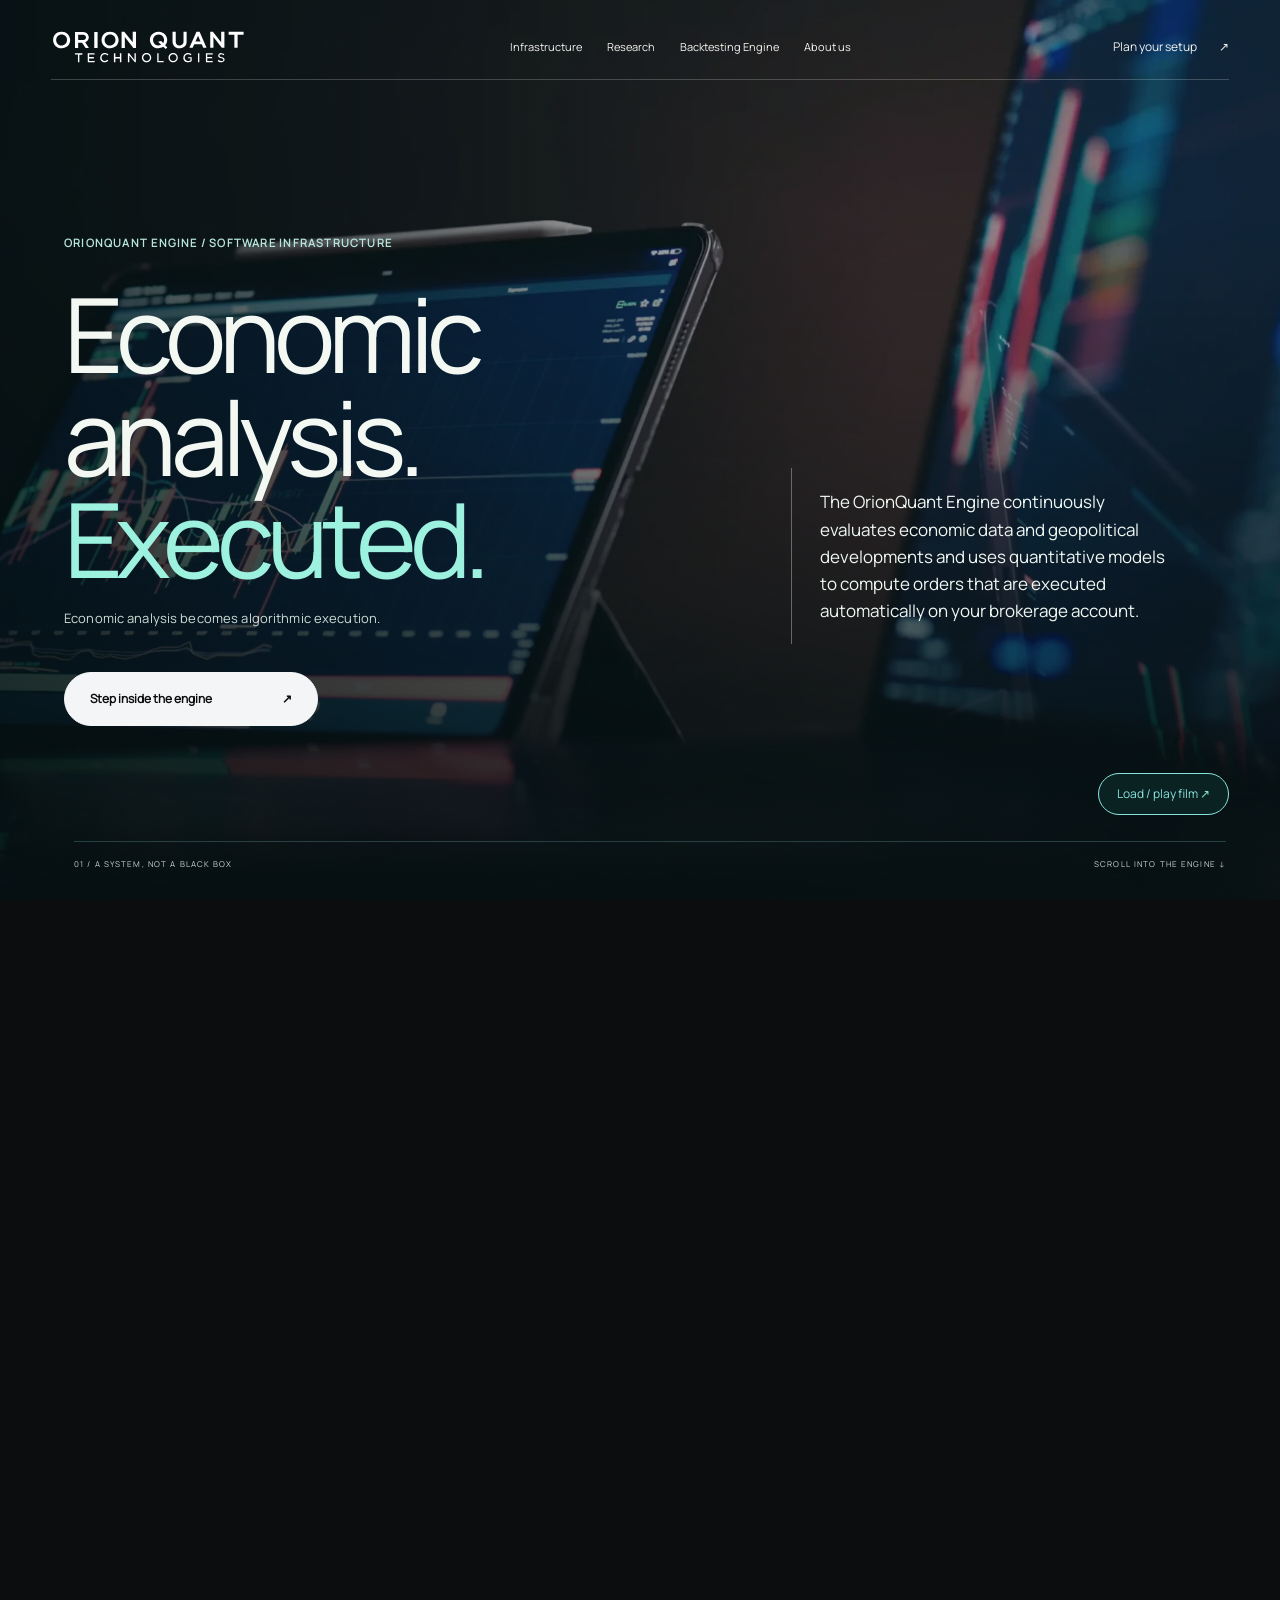
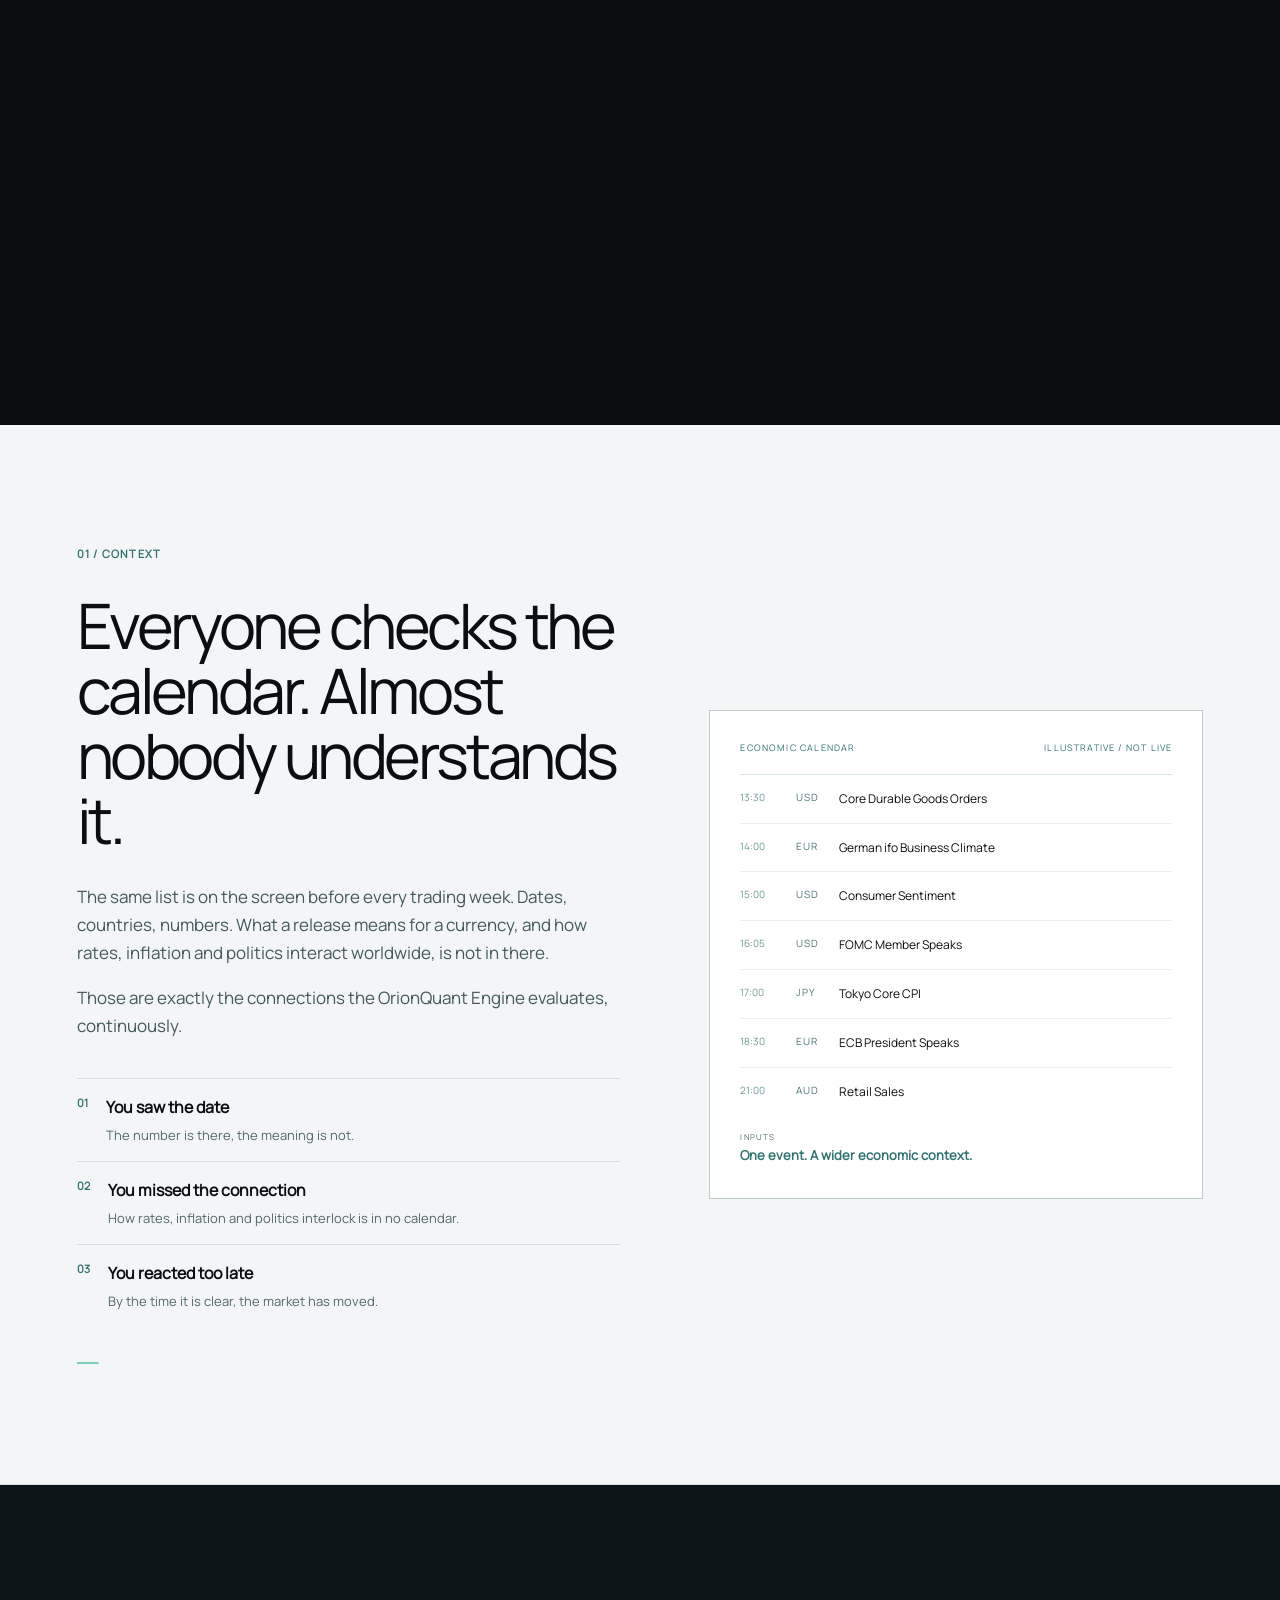
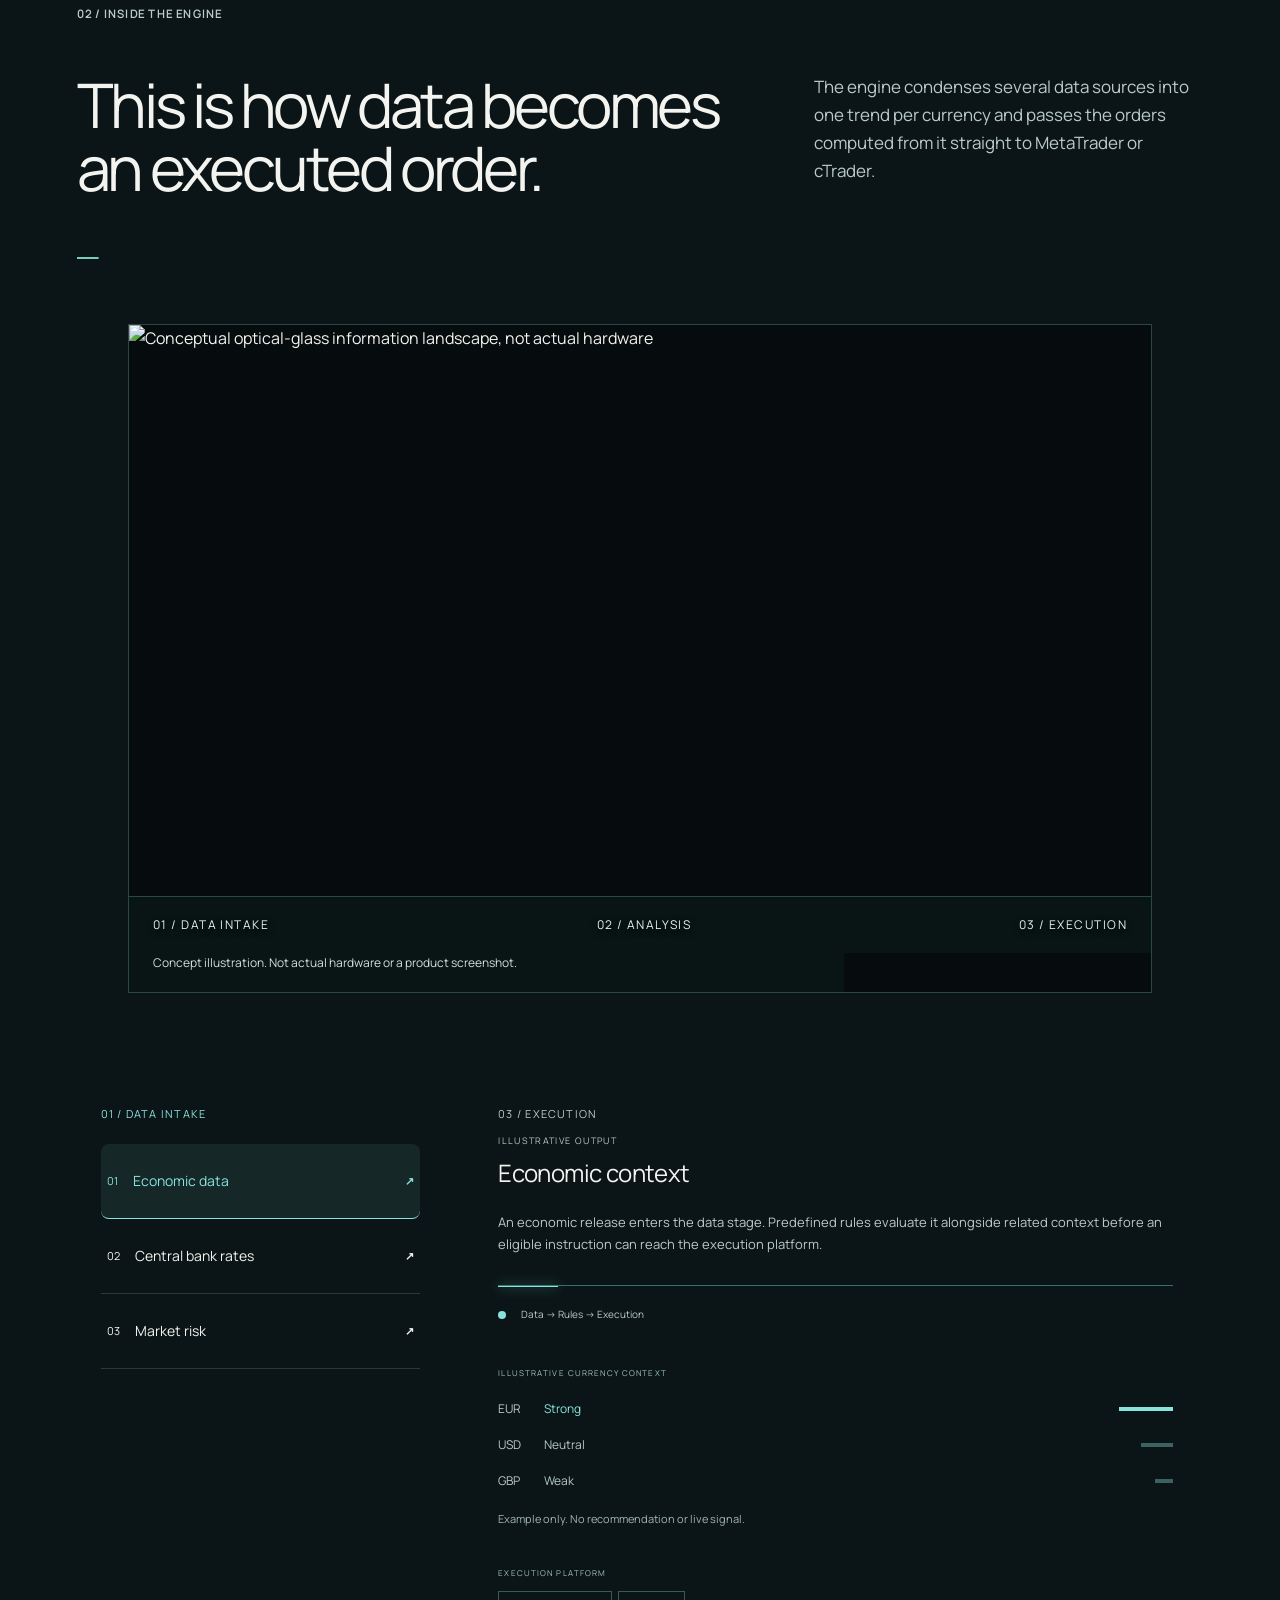
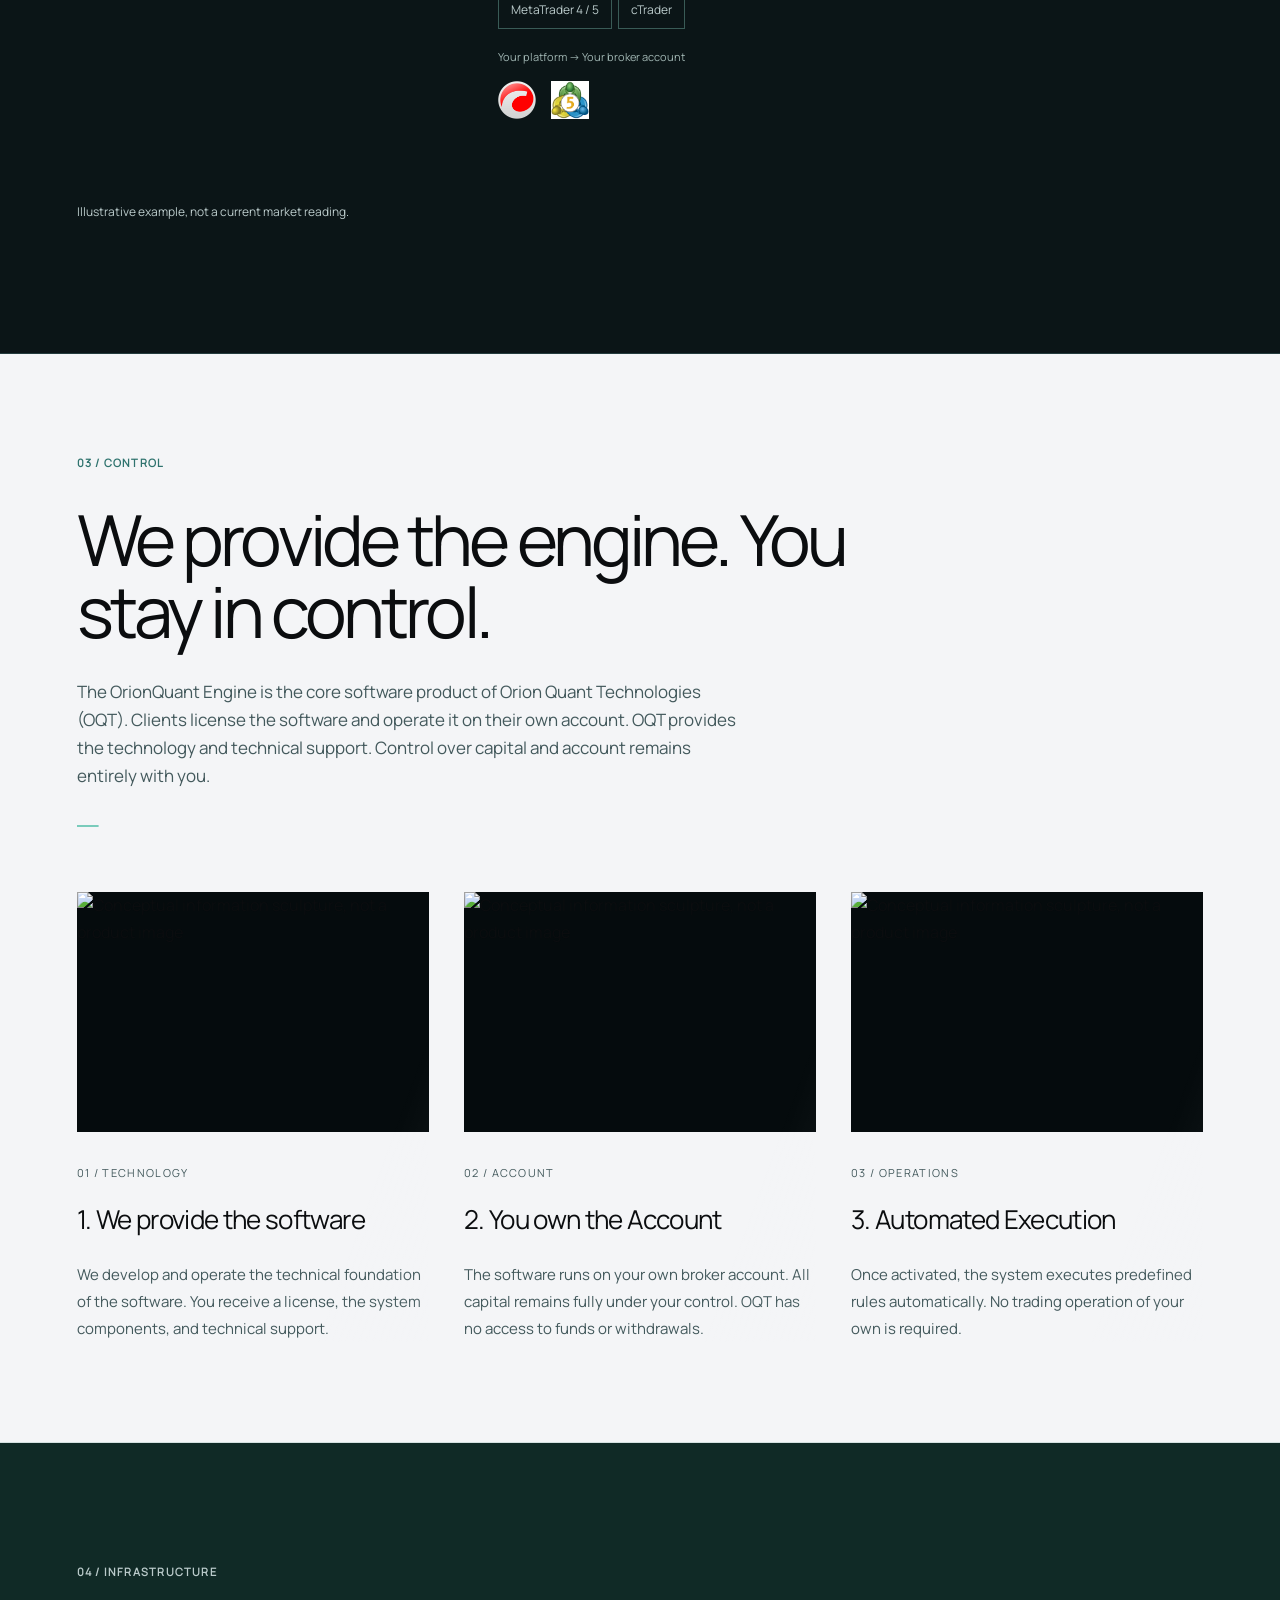
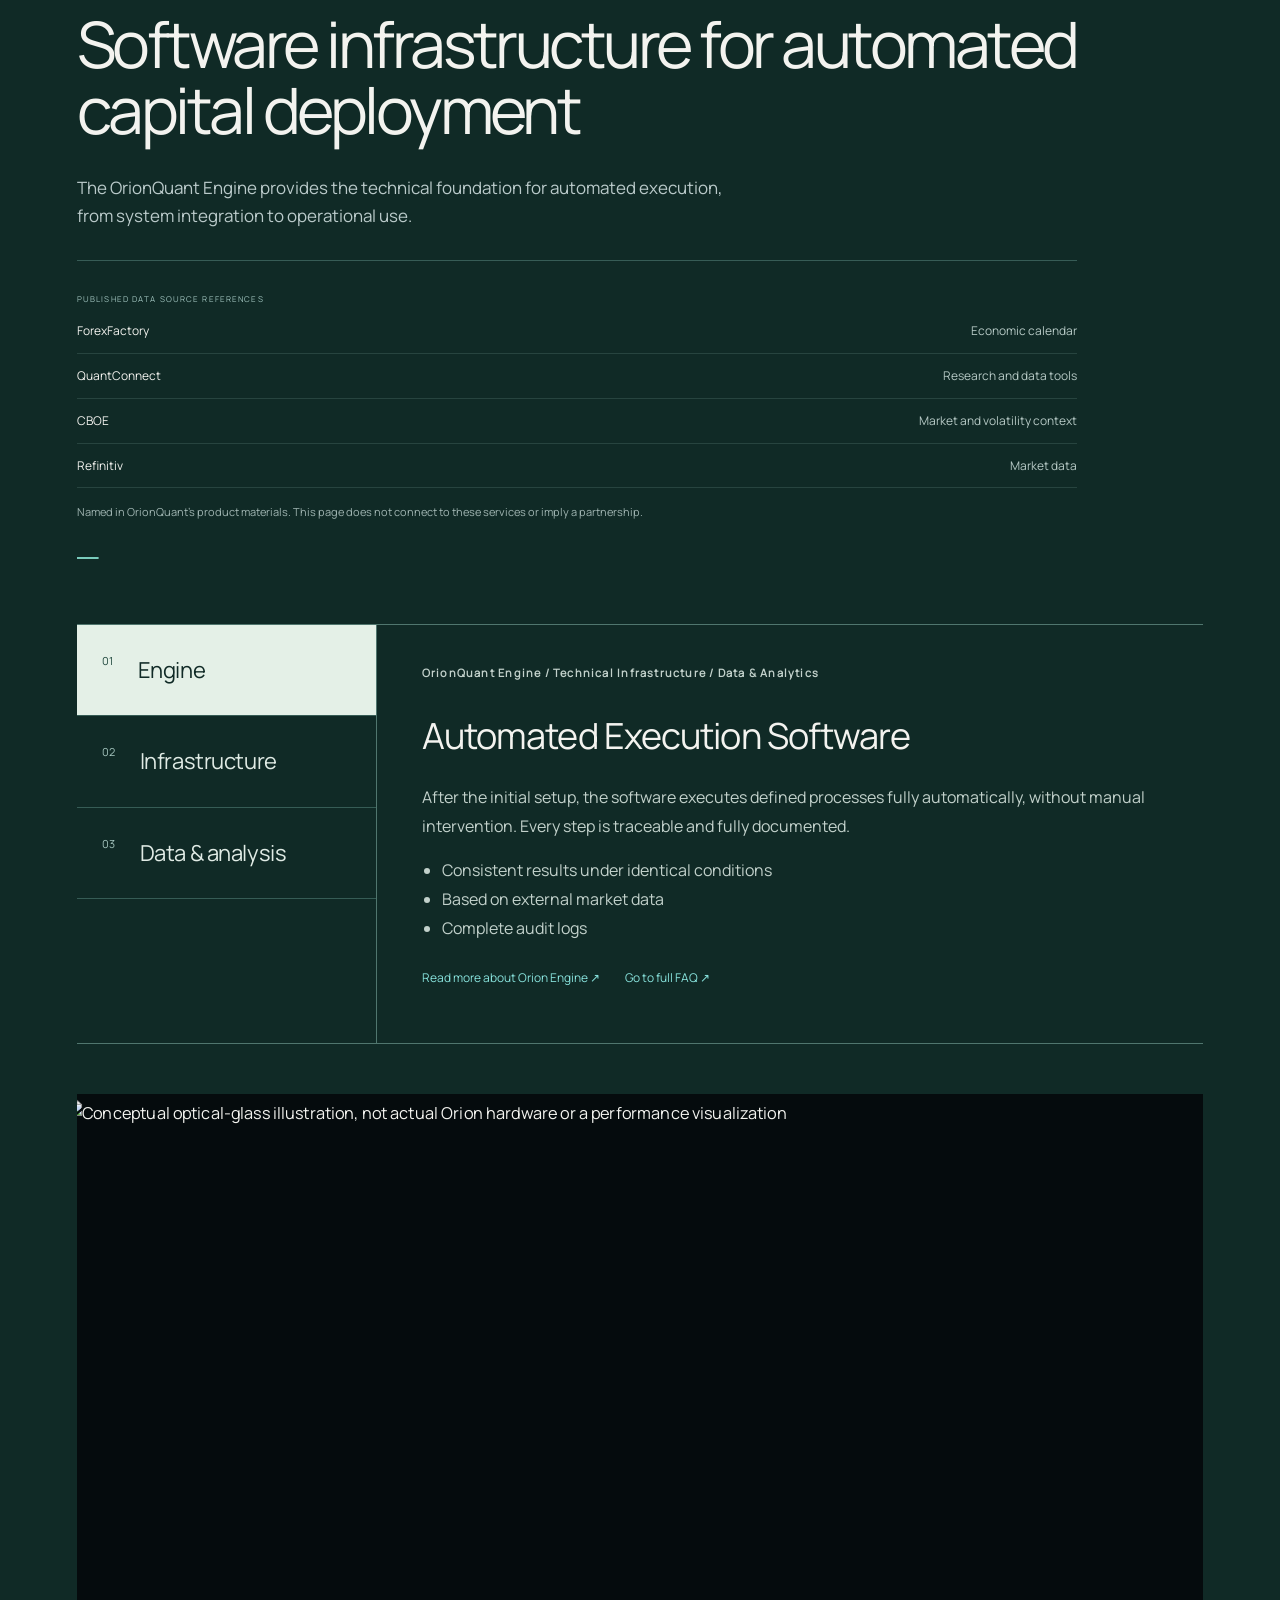
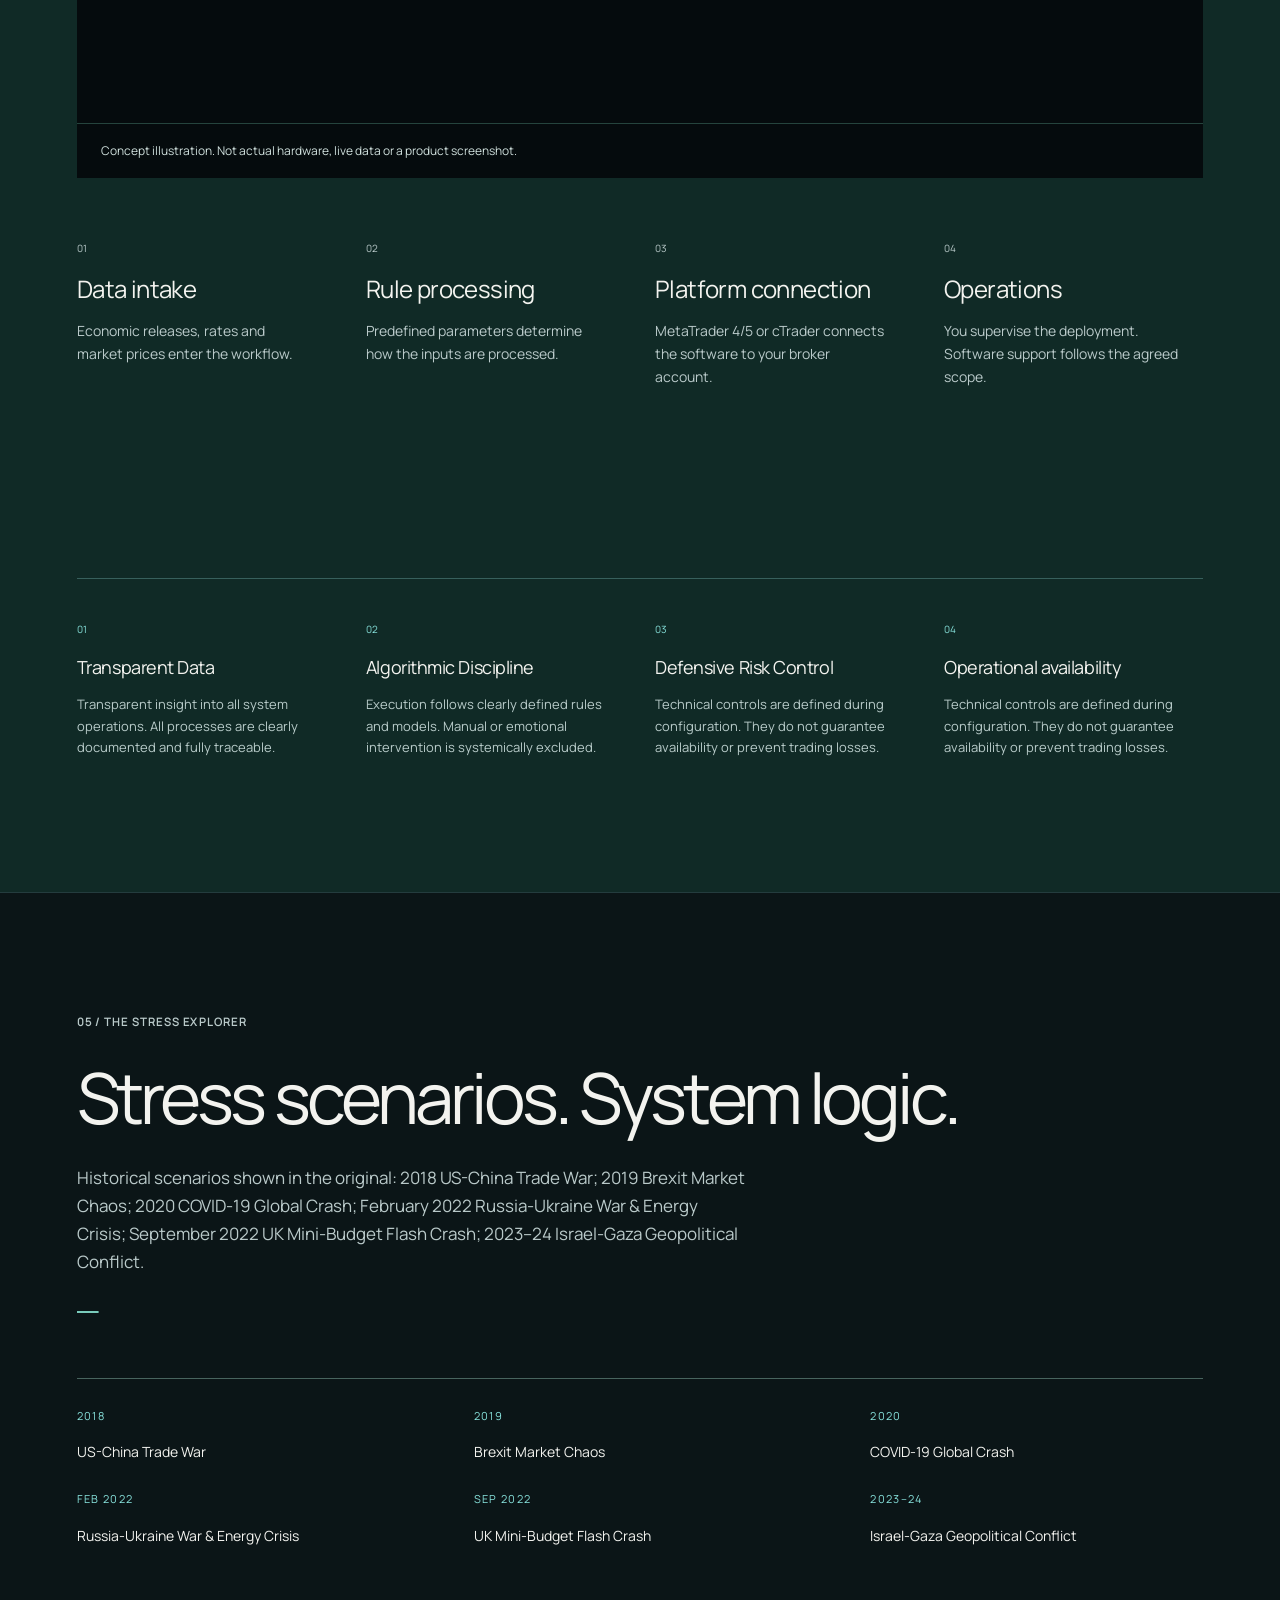
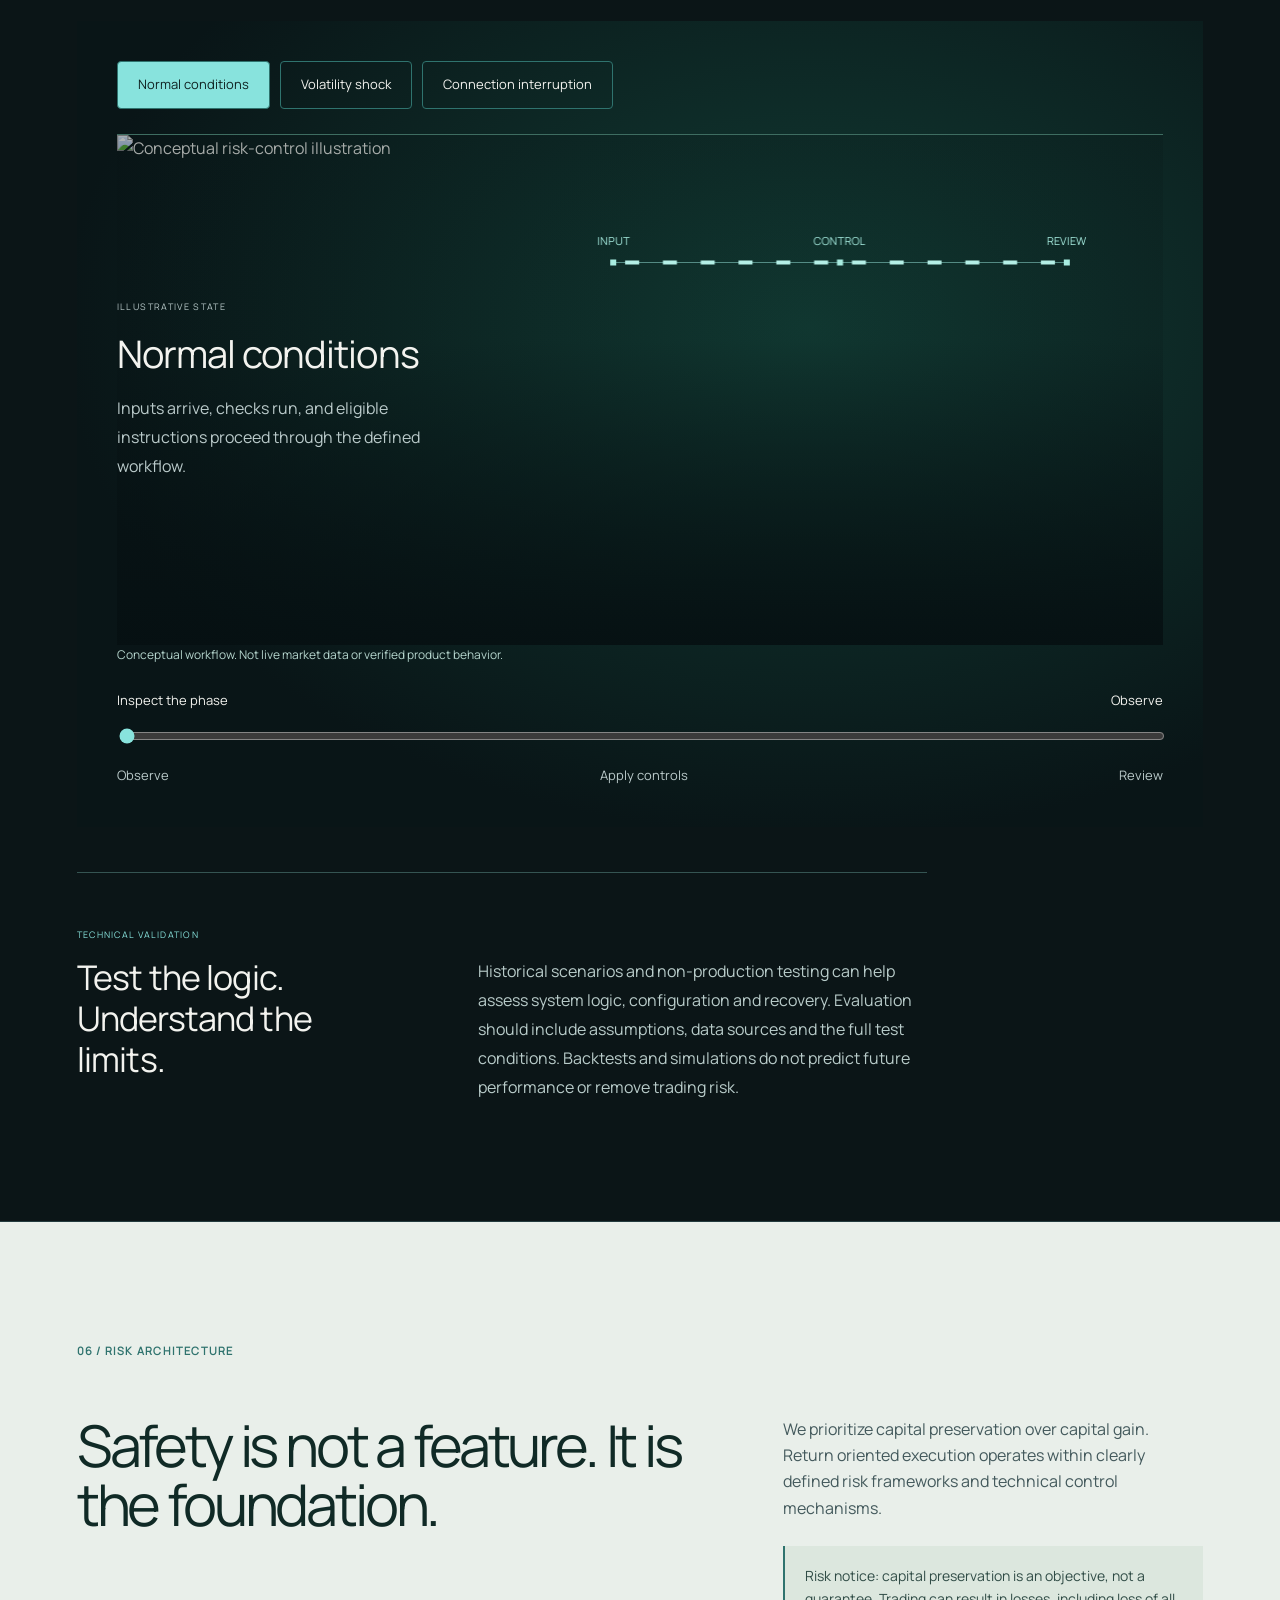
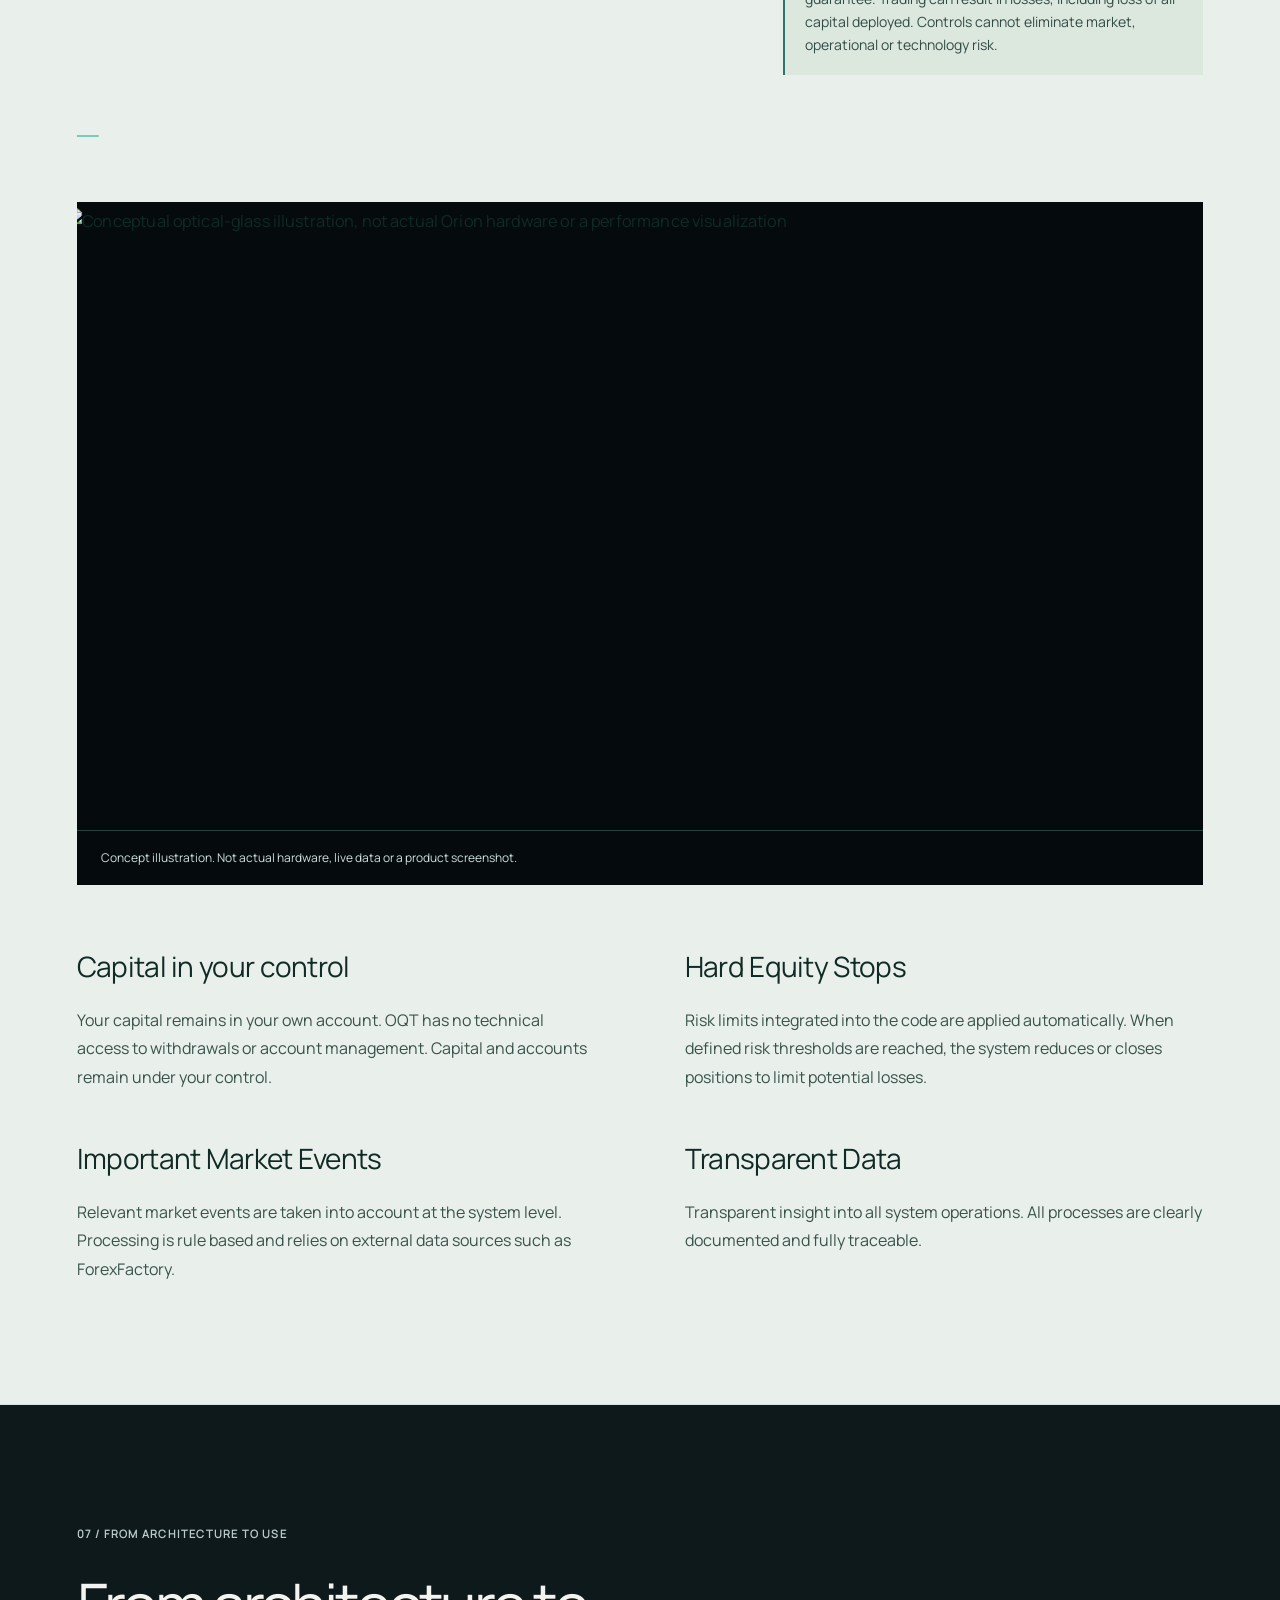
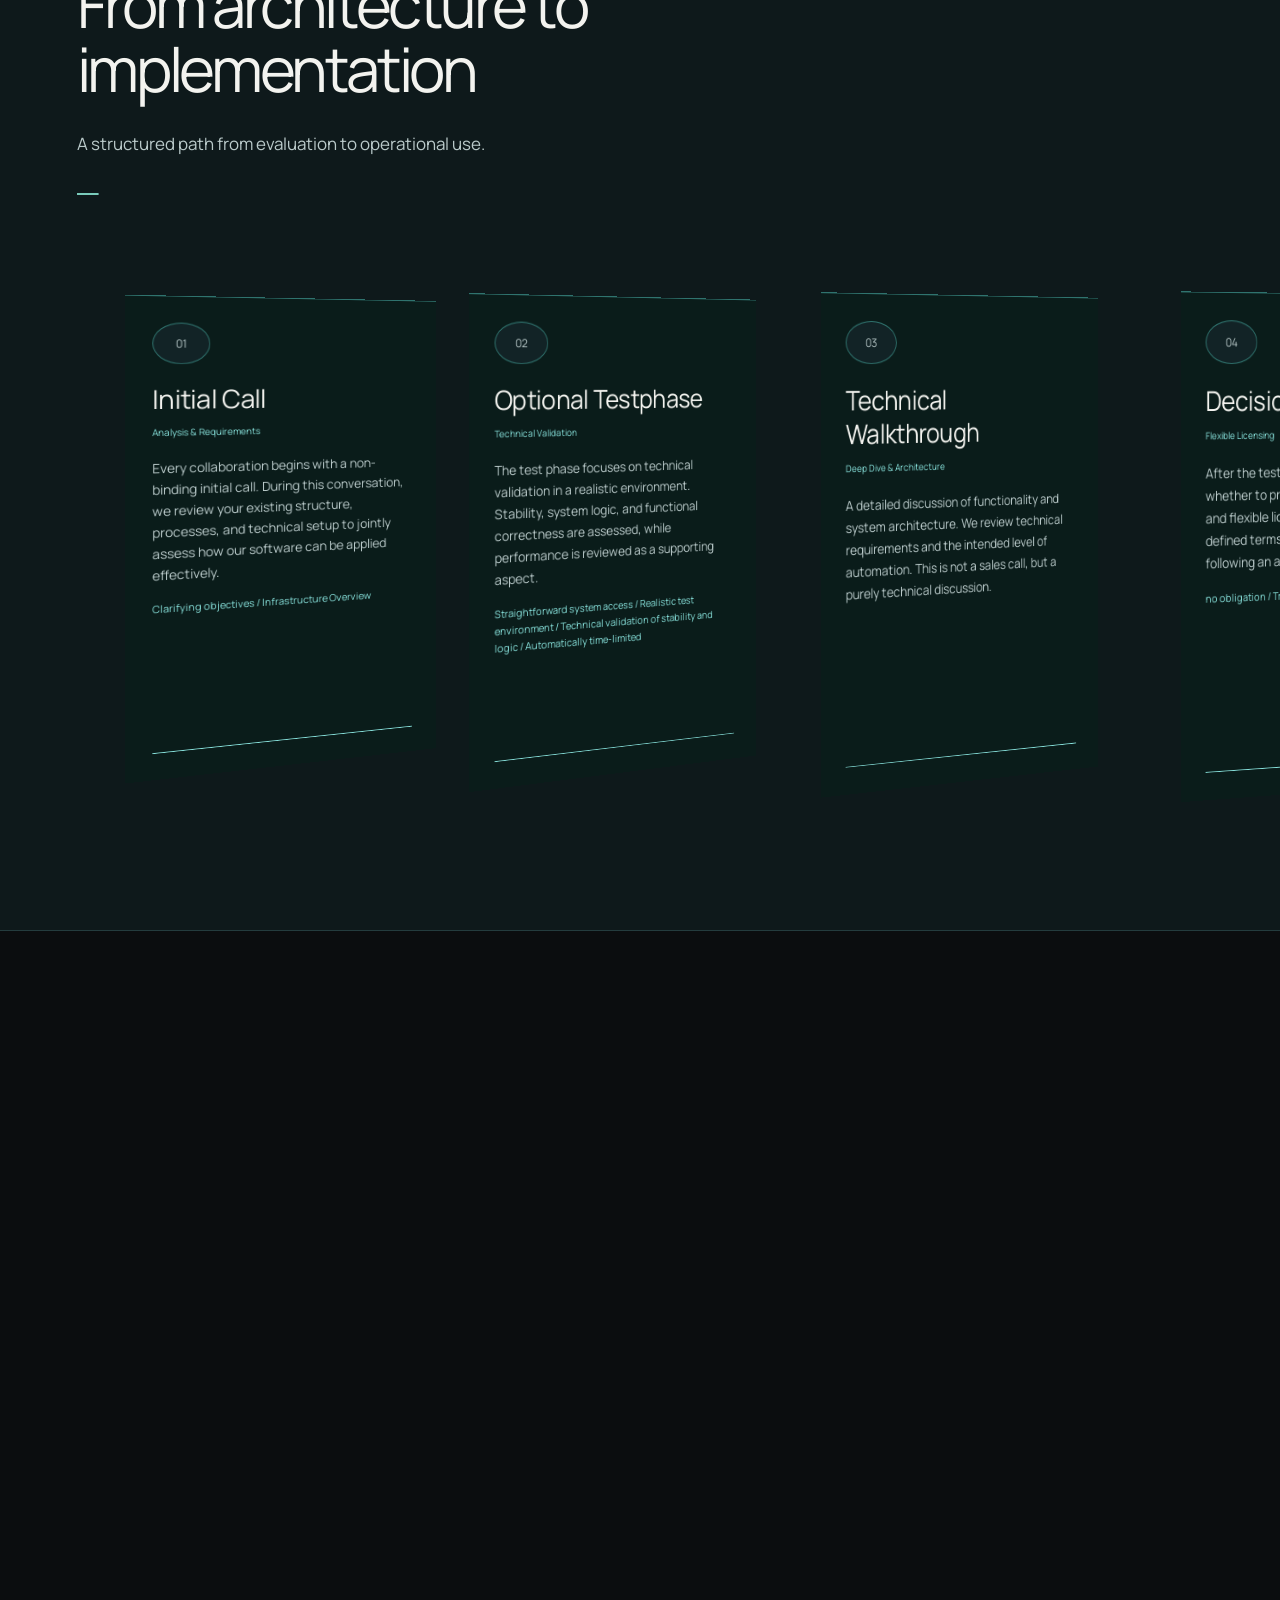
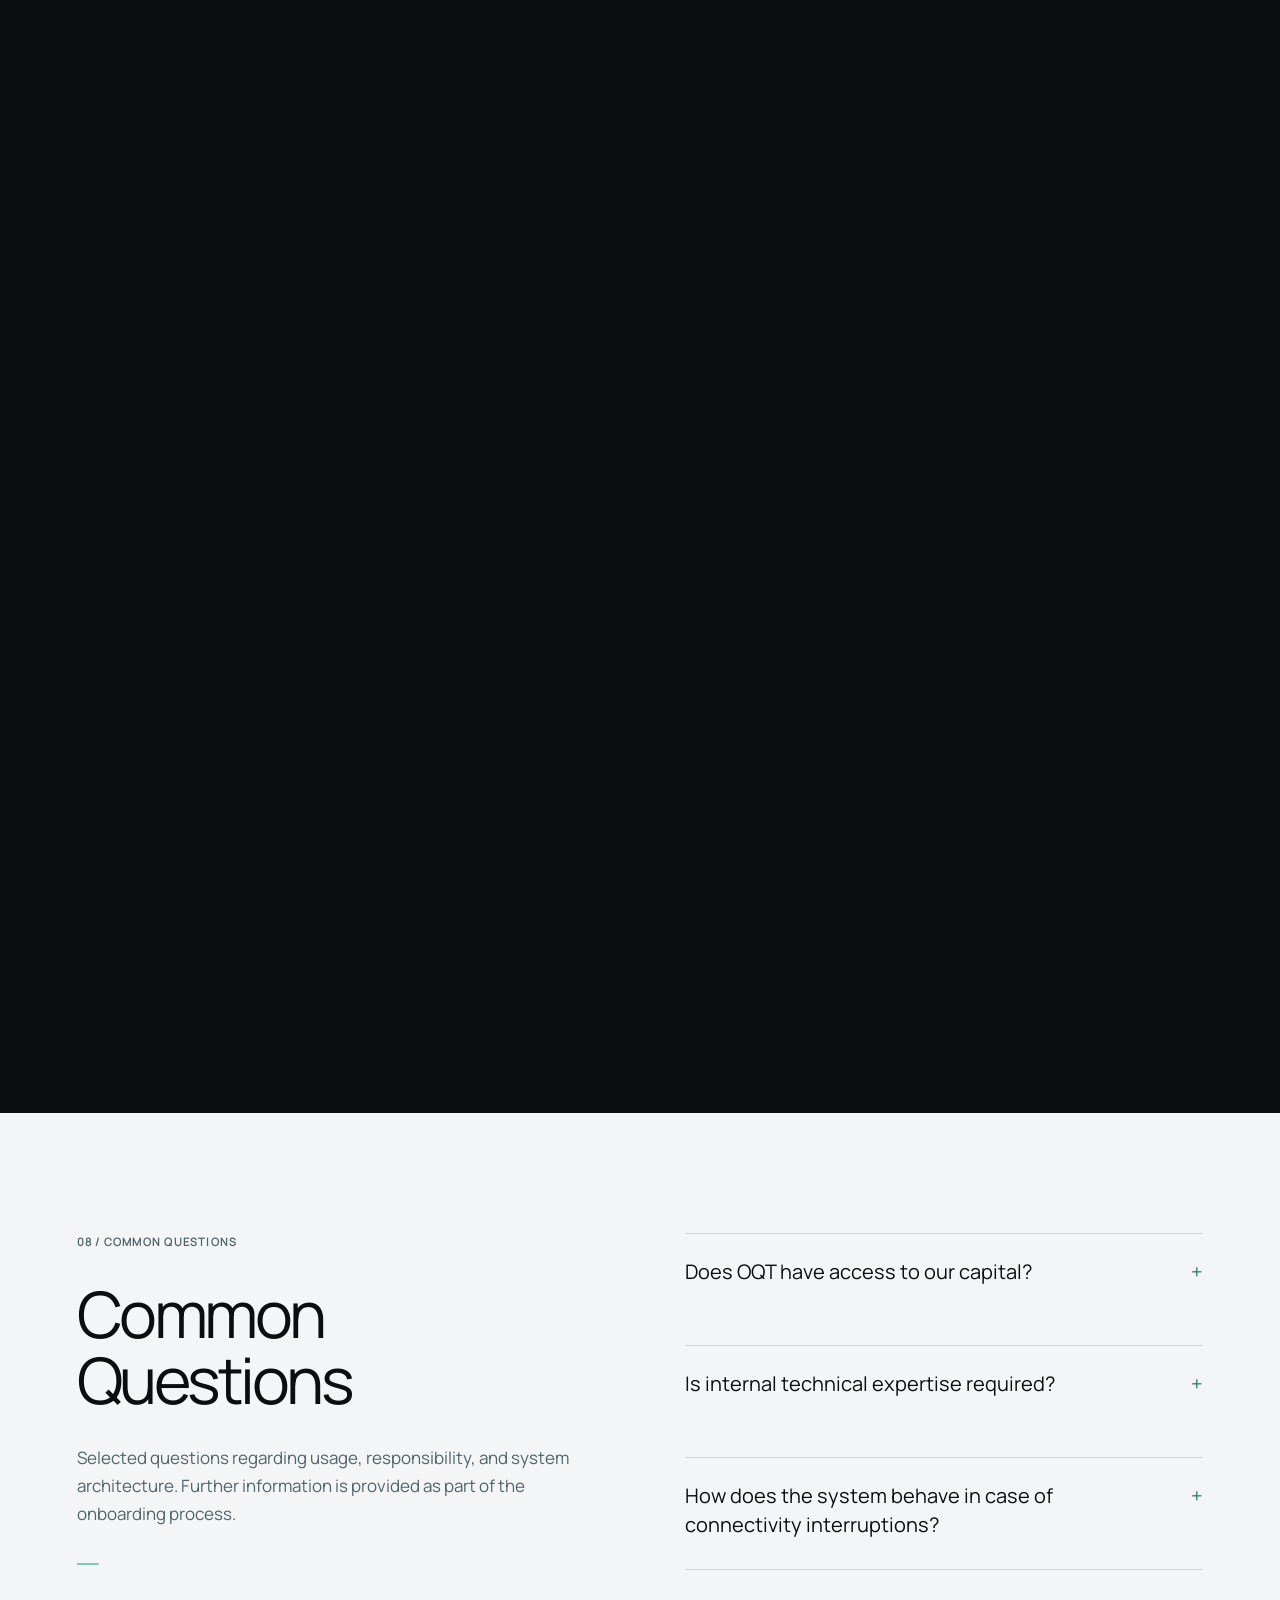
==== art-v5/index.html @ 963eb08f "Orion: art-v5 (index.html)" ====
<!DOCTYPE html>

<html lang="en"><head><meta charset="utf-8"/><meta content="width=device-width,initial-scale=1" name="viewport"/><meta content="noindex,nofollow" name="robots"/><title>Trading infrastructure | Design study</title><link href="style.css?v=art-v5-20261009" rel="stylesheet"/></head><body><header class="top"><a class="wordmark" href="#home"><img alt="Orion Quant Technologies" height="39" src="../3-orion-logo-original.svg" width="220"/></a><nav aria-label="Main"><a href="https://www.orionquant.com/infrastructure/">Infrastructure</a><a href="https://www.orionquant.com/research/">Research</a><a href="https://www.orionquant.com/backtesting-engine/">Backtesting Engine</a><a href="https://www.orionquant.com/about-us/">About us</a></nav><a class="contact" href="https://www.orionquant.com/contact-us/">Plan your setup <span>↗</span></a></header><main>
<section class="hero" id="home"><div class="film-stage"><video aria-label="Illustrative trading workspace film" autoplay="" loop="" muted="" playsinline="" poster="../12-trading-poster-desktop.webp" preload="metadata"><source media="(max-width: 650px)" src="../11-trading-hero-phone.mp4" type="video/mp4"/><source src="../10-trading-hero-desktop.mp4" type="video/mp4"/></video><div class="hero-shade"></div></div><div class="hero-content"><p class="eyebrow">ORIONQUANT ENGINE / SOFTWARE INFRASTRUCTURE</p><h1>Economic analysis.<br/><span class="hero-accent">Executed.</span></h1><p class="hero-original-line">Economic analysis becomes algorithmic execution.</p><p class="lead">The OrionQuant Engine continuously evaluates economic data and geopolitical developments and uses quantitative models to compute orders that are executed automatically on your brokerage account.</p><a class="button" href="#engine">Step inside the engine <span>↗</span></a></div><button class="film-start" hidden="" type="button">Play film ↗</button><div class="hero-foot"><span>01 / A SYSTEM, NOT A BLACK BOX</span><span>SCROLL INTO THE ENGINE ↓</span></div><canvas aria-hidden="true" id="hero-glass"></canvas></section>
<section class="context section" id="context"><div class="section-head"><p class="eyebrow">01 / CONTEXT</p><h2>Everyone checks the calendar. Almost nobody understands it.</h2><p>The same list is on the screen before every trading week. Dates, countries, numbers. What a release means for a currency, and how rates, inflation and politics interact worldwide, is not in there.</p><p>Those are exactly the connections the OrionQuant Engine evaluates, continuously.</p><ul class="context-points"><li><b>01</b><div><strong>You saw the date</strong><p>The number is there, the meaning is not.</p></div></li><li><b>02</b><div><strong>You missed the connection</strong><p>How rates, inflation and politics interlock is in no calendar.</p></div></li><li><b>03</b><div><strong>You reacted too late</strong><p>By the time it is clear, the market has moved.</p></div></li></ul></div><div class="context-art calendar-stack"><div class="calendar-sheet back"></div><div class="calendar-sheet"><div class="calendar-top"><span>ECONOMIC CALENDAR</span><span>ILLUSTRATIVE / NOT LIVE</span></div><div aria-label="Original illustrative economic calendar" class="calendar-window" tabindex="0"><div class="calendar-row"><b>13:30</b><i>USD</i><span>Core Durable Goods Orders</span></div><div class="calendar-row"><b>14:00</b><i>EUR</i><span>German ifo Business Climate</span></div><div class="calendar-row"><b>15:00</b><i>USD</i><span>Consumer Sentiment</span></div><div class="calendar-row"><b>16:05</b><i>USD</i><span>FOMC Member Speaks</span></div><div class="calendar-row"><b>17:00</b><i>JPY</i><span>Tokyo Core CPI</span></div><div class="calendar-row"><b>18:30</b><i>EUR</i><span>ECB President Speaks</span></div><div class="calendar-row"><b>21:00</b><i>AUD</i><span>Retail Sales</span></div><div class="calendar-row"><b>22:15</b><i>CNY</i><span>Manufacturing PMI</span></div><div class="calendar-row"><b>23:00</b><i>GBP</i><span>Bank Holiday</span></div><div class="calendar-row"><b>09:30</b><i>GBP</i><span>Mortgage Approvals</span></div><div class="calendar-row"><b>11:00</b><i>EUR</i><span>Core CPI Flash Estimate</span></div><div class="calendar-row"><b>14:15</b><i>USD</i><span>ADP Employment Change</span></div><div class="calendar-row"><b>14:30</b><i>USD</i><span>Prelim GDP q/q</span></div><div class="calendar-week">KW 36</div><div class="calendar-row"><b>09:00</b><i>CHF</i><span>Foreign Currency Reserves</span></div><div class="calendar-row"><b>14:30</b><i>USD</i><span>Unemployment Claims</span></div><div class="calendar-row"><b>14:30</b><i>CAD</i><span>Employment Change</span></div><div class="calendar-row"><b>15:45</b><i>CAD</i><span>Ivey PMI</span></div><div class="calendar-row"><b>16:00</b><i>CNY</i><span>CPI y/y</span></div><div class="calendar-row"><b>08:00</b><i>GBP</i><span>GDP m/m</span></div><div class="calendar-row"><b>11:00</b><i>EUR</i><span>ZEW Economic Sentiment</span></div><div class="calendar-row"><b>14:15</b><i>EUR</i><span>Main Refinancing Rate</span></div><div class="calendar-row"><b>14:30</b><i>AUD</i><span>Unemployment Rate</span></div><div class="calendar-row"><b>03:30</b><i>AUD</i><span>Goods Trade Balance</span></div><div class="calendar-row"><b>07:55</b><i>CAD</i><span>BOC Gov Speaks</span></div><div class="calendar-row"><b>06:41</b><i>CNY</i><span>New Loans</span></div><div class="calendar-row"><b>14:30</b><i>USD</i><span>Core Retail Sales</span></div><div class="calendar-week">KW 37</div><div class="calendar-row"><b>03:30</b><i>AUD</i><span>NAB Business Confidence</span></div><div class="calendar-row"><b>08:00</b><i>GBP</i><span>Claimant Count Change</span></div><div class="calendar-row"><b>08:00</b><i>GBP</i><span>Average Earnings Index</span></div><div class="calendar-row"><b>14:30</b><i>USD</i><span>Core CPI y/y?</span></div><div class="calendar-row"><b>14:30</b><i>USD</i><span>CPI m/m</span></div><div class="calendar-row"><b>11:00</b><i>EUR</i><span>Industrial Production</span></div><div class="calendar-row"><b>14:15</b><i>EUR</i><span>Monetary Policy Statement</span></div><div class="calendar-row"><b>16:00</b><i>USD</i><span>Crude Oil Inventories</span></div><div class="calendar-row"><b>23:50</b><i>JPY</i><span>Core Machinery Orders</span></div><div class="calendar-row"><b>10:00</b><i>EUR</i><span>Trade Balance</span></div><div class="calendar-row"><b>13:00</b><i>GBP</i><span>Official Bank Rate</span></div><div class="calendar-row"><b>14:30</b><i>USD</i><span>Retail Sales m/m</span></div><div class="calendar-row"><b>15:15</b><i>USD</i><span>Industrial Production</span></div><div class="calendar-row"><b>16:00</b><i>USD</i><span>Consumer Sentiment</span></div><div class="calendar-row"><b>22:30</b><i>NZD</i><span>Business NZ Manufacturing</span></div></div><div class="calendar-bottom"><span>INPUTS</span><strong>One event. A wider economic context.</strong></div></div></div></section>
<section class="engine section" id="engine"><div class="section-head"><p class="eyebrow">02 / INSIDE THE ENGINE</p><h2>This is how data becomes an executed order.</h2><p>The engine condenses several data sources into one trend per currency and passes the orders computed from it straight to MetaTrader or cTrader.</p></div><figure class="concept-figure art-master"><img alt="Conceptual optical-glass information landscape, not actual hardware" class="art-image" height="572" loading="lazy" src="assets/orion-information-landscape.webp" width="1024"/><figcaption><span>01 / DATA INTAKE</span><span>02 / ANALYSIS</span><span>03 / EXECUTION</span></figcaption><p>Concept illustration. Not actual hardware or a product screenshot.</p></figure><div class="engine-lab"><div aria-label="Data inputs" class="input-list" role="group"><span class="node-label">01 / DATA INTAKE</span><button aria-pressed="true" data-input="macro">01 <span>Economic data</span><b>↗</b></button><button aria-pressed="false" data-input="rates">02 <span>Central bank rates</span><b>↗</b></button><button aria-pressed="false" data-input="risk">03 <span>Market risk</span><b>↗</b></button></div><div class="engine-output"><span class="node-label">03 / EXECUTION</span><span>ILLUSTRATIVE OUTPUT</span><h3 id="input-title">Economic context</h3><p id="input-detail">An economic release enters the data stage. Predefined rules evaluate it alongside related context before an eligible instruction can reach the execution platform.</p><div class="output-stage"><i></i><span>Data → Rules → Execution</span></div><div class="currency-context"><span>ILLUSTRATIVE CURRENCY CONTEXT</span><div><b>EUR</b><i class="positive">Strong</i><em></em></div><div><b>USD</b><i>Neutral</i><em></em></div><div><b>GBP</b><i>Weak</i><em></em></div><small>Example only. No recommendation or live signal.</small></div><div class="platform-target"><span>EXECUTION PLATFORM</span><strong>MetaTrader 4 / 5</strong><strong>cTrader</strong><small>Your platform → Your broker account</small><div class="platform-marks"><img alt="cTrader" height="600" loading="lazy" src="../2-ctrader-original.webp" width="600"/><img alt="MetaTrader 5" height="230" loading="lazy" src="../4-metatrader-original.png" width="230"/></div></div></div></div><p class="fine">Illustrative example, not a current market reading.</p></section>
<section class="control section editorial-control"><div class="section-head"><p class="eyebrow">03 / CONTROL</p><h2>We provide the engine. You stay in control.</h2><p>The OrionQuant Engine is the core software product of Orion Quant Technologies (OQT). Clients license the software and operate it on their own account. OQT provides the technology and technical support. Control over capital and account remains entirely with you.</p></div><div class="control-grid"><article><div aria-hidden="true" class="visual boundary art-window"><img alt="Conceptual information sculpture, not a product image" class="art-image" loading="lazy" src="assets/orion-process-panorama.webp"/></div><span>01 / TECHNOLOGY</span><h3>1. We provide the software</h3><p>We develop and operate the technical foundation of the software. You receive a license, the system components, and technical support.</p></article><article><div aria-hidden="true" class="visual licence art-window"><img alt="Conceptual information sculpture, not a product image" class="art-image" loading="lazy" src="assets/orion-risk-panorama.webp"/></div><span>02 / ACCOUNT</span><h3>2. You own the Account</h3><p>The software runs on your own broker account. All capital remains fully under your control. OQT has no access to funds or withdrawals.</p></article><article><div aria-hidden="true" class="visual audit art-window"><img alt="Conceptual information sculpture, not a product image" class="art-image" loading="lazy" src="assets/orion-process-panorama.webp"/></div><span>03 / OPERATIONS</span><h3>3. Automated Execution</h3><p>Once activated, the system executes predefined rules automatically. No trading operation of your own is required.</p></article></div></section>
<section class="infrastructure section"><div class="section-head"><p class="eyebrow">04 / INFRASTRUCTURE</p><h2>Software infrastructure for automated capital deployment</h2><p>The OrionQuant Engine provides the technical foundation for automated execution, from system integration to operational use.</p><div class="data-source-note"><span>PUBLISHED DATA SOURCE REFERENCES</span><div><b>ForexFactory</b><i>Economic calendar</i></div><div><b>QuantConnect</b><i>Research and data tools</i></div><div><b>CBOE</b><i>Market and volatility context</i></div><div><b>Refinitiv</b><i>Market data</i></div><p>Named in OrionQuant's product materials. This page does not connect to these services or imply a partnership.</p></div></div><div class="service-stage"><div aria-label="Software services" class="service-switch" role="tablist"><button aria-controls="service-engine" aria-selected="true" data-service="service-engine" role="tab">01 <span>Engine</span></button><button aria-controls="service-infrastructure" aria-selected="false" data-service="service-infrastructure" role="tab">02 <span>Infrastructure</span></button><button aria-controls="service-data" aria-selected="false" data-service="service-data" role="tab">03 <span>Data &amp; analysis</span></button></div><div class="service-panel" id="service-engine" role="tabpanel"><p class="eyebrow">OrionQuant Engine / Technical Infrastructure / Data &amp; Analytics</p><h3>Automated Execution Software</h3><p>After the initial setup, the software executes defined processes fully automatically, without manual intervention. Every step is traceable and fully documented.</p><ul><li>Consistent results under identical conditions</li><li>Based on external market data</li><li>Complete audit logs</li></ul><div class="source-links"><a href="https://www.orionquant.com/infrastructure/">Read more about Orion Engine ↗</a><a href="https://www.orionquant.com/faq/">Go to full FAQ ↗</a></div></div><article class="service-panel" hidden="" id="service-infrastructure" role="tabpanel"><p class="eyebrow">TECHNICAL INFRASTRUCTURE / MANAGED HOSTING</p><h3>Technical Implementation</h3><p>OQT supports the technical onboarding and the initial system setup.</p><ul><li>Robust system architecture</li><li>Connectivity via established broker interfaces</li></ul></article><article class="service-panel" hidden="" id="service-data" role="tabpanel"><p class="eyebrow">DATA &amp; ANALYTICS / DATA DRIVEN INSIGHTS</p><h3>Data &amp; Analysis Frameworks</h3><p>Strategies are technically evaluated using historical data and defined test scenarios. Backtesting and analysis serve a structured assessment prior to productive use.</p><ul><li>Evaluation across long time periods</li><li>Simulation under different market phases</li><li>Traceable result reports</li></ul><div class="source-backtest"><span>ORIGINAL ILLUSTRATIVE BACKTEST / NOT LIVE</span><strong>EURGBP <i>M30</i></strong><div>Signal type <b>LONG</b></div><div>Data source <b>Tick Data M1</b></div><div>Progress <b>82.1%</b></div><small>Source UI labels: Indicators / UTC+0 / Signal detected. No trading recommendation or verified performance.</small></div></article></div><figure class="art-panorama"><img alt="Conceptual optical-glass illustration, not actual Orion hardware or a performance visualization" class="art-image" height="768" loading="lazy" src="assets/orion-process-panorama.webp" width="1376"/><figcaption>Concept illustration. Not actual hardware, live data or a product screenshot.</figcaption></figure><div class="pipeline"><article><span>01</span><h3>Data intake</h3><p>Economic releases, rates and market prices enter the workflow.</p></article><article><span>02</span><h3>Rule processing</h3><p>Predefined parameters determine how the inputs are processed.</p></article><article><span>03</span><h3>Platform connection</h3><p>MetaTrader 4/5 or cTrader connects the software to your broker account.</p></article><article><span>04</span><h3>Operations</h3><p>You supervise the deployment. Software support follows the agreed scope.</p></article></div><div class="capability-strip"><article><span>01</span><h3>Transparent Data</h3><p>Transparent insight into all system operations. All processes are clearly documented and fully traceable.</p></article><article><span>02</span><h3>Algorithmic Discipline</h3><p>Execution follows clearly defined rules and models. Manual or emotional intervention is systemically excluded.</p></article><article><span>03</span><h3>Defensive Risk Control</h3><p>Technical controls are defined during configuration. They do not guarantee availability or prevent trading losses.</p></article><article><span>04</span><h3>Operational availability</h3><p>Technical controls are defined during configuration. They do not guarantee availability or prevent trading losses.</p></article></div></section>
<section class="stress section" id="stress"><div class="section-head"><p class="eyebrow">05 / THE STRESS EXPLORER</p><h2>Stress scenarios. System logic.</h2><p>Historical scenarios shown in the original: 2018 US-China Trade War; 2019 Brexit Market Chaos; 2020 COVID-19 Global Crash; February 2022 Russia-Ukraine War &amp; Energy Crisis; September 2022 UK Mini-Budget Flash Crash; 2023–24 Israel-Gaza Geopolitical Conflict.</p></div><div class="history-rail"><div><span>2018</span><strong>US-China Trade War</strong></div><div><span>2019</span><strong>Brexit Market Chaos</strong></div><div><span>2020</span><strong>COVID-19 Global Crash</strong></div><div><span>FEB 2022</span><strong>Russia-Ukraine War &amp; Energy Crisis</strong></div><div><span>SEP 2022</span><strong>UK Mini-Budget Flash Crash</strong></div><div><span>2023–24</span><strong>Israel-Gaza Geopolitical Conflict</strong></div></div><div class="stress-lab"><div aria-label="Illustrative scenarios" class="scenario-tabs" role="group"><button aria-pressed="true" data-scenario="0">Normal conditions</button><button aria-pressed="false" data-scenario="1">Volatility shock</button><button aria-pressed="false" data-scenario="2">Connection interruption</button></div><div class="stress-visual"><img alt="Conceptual risk-control illustration" loading="lazy" src="assets/orion-risk-panorama.webp"/><canvas aria-label="Illustrative workflow state visualization" id="stress-field"></canvas><div class="stress-reading"><span>ILLUSTRATIVE STATE</span><h3 id="scenario-title">Normal conditions</h3><p id="scenario-detail">Inputs arrive, checks run, and eligible instructions proceed through the defined workflow.</p></div></div><p class="stress-concept-note">Conceptual workflow. Not live market data or verified product behavior.</p><label class="phase-label" for="phase">Inspect the phase <span id="phase-name">Observe</span></label><input id="phase" max="100" min="0" type="range" value="0"/><div class="phase-markers"><span>Observe</span><span>Apply controls</span><span>Review</span></div></div><div class="validation-note"><span>TECHNICAL VALIDATION</span><h3>Test the logic. Understand the limits.</h3><p>Historical scenarios and non-production testing can help assess system logic, configuration and recovery. Evaluation should include assumptions, data sources and the full test conditions. Backtests and simulations do not predict future performance or remove trading risk.</p></div></section>
<section class="risk section editorial-risk" id="risk"><div class="section-head"><p class="eyebrow">06 / RISK ARCHITECTURE</p><h2>Safety is not a feature. It is the foundation.</h2><p>We prioritize capital preservation over capital gain. Return oriented execution operates within clearly defined risk frameworks and technical control mechanisms.</p><p class="risk-disclosure">Risk notice: capital preservation is an objective, not a guarantee. Trading can result in losses, including loss of all capital deployed. Controls cannot eliminate market, operational or technology risk.</p></div><figure class="art-panorama"><img alt="Conceptual optical-glass illustration, not actual Orion hardware or a performance visualization" class="art-image" height="768" loading="lazy" src="assets/orion-risk-panorama.webp" width="1376"/><figcaption>Concept illustration. Not actual hardware, live data or a product screenshot.</figcaption></figure><div class="risk-grid"><article><h3>Capital in your control</h3><p>Your capital remains in your own account. OQT has no technical access to withdrawals or account management. Capital and accounts remain under your control.</p></article><article><h3>Hard Equity Stops</h3><p>Risk limits integrated into the code are applied automatically. When defined risk thresholds are reached, the system reduces or closes positions to limit potential losses.</p></article><article><h3>Important Market Events</h3><p>Relevant market events are taken into account at the system level. Processing is rule based and relies on external data sources such as ForexFactory.</p></article><article><h3>Transparent Data</h3><p>Transparent insight into all system operations. All processes are clearly documented and fully traceable.</p></article></div></section>
<section class="process section" id="process"><div class="section-head"><p class="eyebrow">07 / FROM ARCHITECTURE TO USE</p><h2>From architecture to implementation</h2><p>A structured path from evaluation to operational use.</p></div><div class="process-list">
<article><span>01</span><div><h3>Initial Call</h3><small class="process-label">Analysis &amp; Requirements</small><p>Every collaboration begins with a non-binding initial call. During this conversation, we review your existing structure, processes, and technical setup to jointly assess how our software can be applied effectively.</p><p class="step-notes">Clarifying objectives / Infrastructure Overview</p></div><i></i></article><article><span>02</span><div><h3>Optional Testphase</h3><small class="process-label">Technical Validation</small><p>The test phase focuses on technical validation in a realistic environment. Stability, system logic, and functional correctness are assessed, while performance is reviewed as a supporting aspect.</p><p class="step-notes">Straightforward system access / Realistic test environment / Technical validation of stability and logic / Automatically time-limited</p></div><i></i></article><article><span>03</span><div><h3>Technical Walkthrough</h3><small class="process-label">Deep Dive &amp; Architecture</small><p>A detailed discussion of functionality and system architecture. We review technical requirements and the intended level of automation. This is not a sales call, but a purely technical discussion.</p></div><i></i></article><article><span>04</span><div><h3>Decision &amp; Contract</h3><small class="process-label">Flexible Licensing</small><p>After the test phase, you decide freely whether to proceed. We offer transparent and flexible licensing models with clear defined terms. Continuation only occurs following an active decision.</p><p class="step-notes">no obligation / Transparent pricing models</p></div><i></i></article><article><span>05</span><div><h3>Installation &amp; Setup</h3><small class="process-label">Installation &amp; Setup</small><p>Following the agreement, we provide the license and all required setup files. Installation is completed either independently using clear documentation or with support from our technical team.</p><p class="step-notes">Separation of software and capital / Installation within your own environment</p></div><i></i></article><article><span>06</span><div><h3>Go-Live</h3><small class="process-label">Activation</small><p>You activate the system independently within your existing infrastructure. Operational control remains entirely with your organization. OQT provides software and technical support only.</p><p class="step-notes">Operational control remains with client / Client-side operation</p></div><i></i></article><article><span>07</span><div><h3>Ongoing Support</h3><small class="process-label">Maintenance</small><p>Throughout the license term, we provide technical support, system updates, and assistance with configuration questions. Operational responsibility remains entirely with the customer.</p><p class="step-notes">Regular system updates / Technical support / Support during initial setup / Support for software-related issues</p></div><i></i></article></div></section>
<section class="faq section" id="faq"><div class="section-head"><p class="eyebrow">08 / COMMON QUESTIONS</p><h2>Common Questions</h2><p>Selected questions regarding usage, responsibility, and system architecture. Further information is provided as part of the onboarding process.</p></div><div class="faq-list"><details><summary>Does OQT have access to our capital?</summary><p>No. OQT is a non-custodial software solution. Your capital remains entirely in your own brokerage account. The software operates within your existing account structure and has no access to withdrawals or external transactions.</p></details><details><summary>Is internal technical expertise required?</summary><p>Please confirm the requirements and hosting model during technical onboarding. Operating trading software requires risk awareness, configuration and ongoing supervision.</p></details><details><summary>How does the system behave in case of connectivity interruptions?</summary><p>Please confirm the requirements and hosting model during technical onboarding. Operating trading software requires risk awareness, configuration and ongoing supervision.</p></details></div></section>
<section class="closing section" id="contact"><div aria-hidden="true" class="closing-landscape"><img alt="" loading="lazy" src="assets/orion-information-landscape.webp"/></div><p class="eyebrow">PLAN YOUR IMPLEMENTATION</p><h2>Automation is not a trend. It’s the next step.</h2><p>Use OrionQuant Engine to operate capital in a modern, controlled way. Trading involves risk, including loss of capital.</p><a class="button" href="https://www.orionquant.com/contact-us/">Request a First Call <span>↗</span></a><p class="fine">Opens the original OrionQuant contact page. No request is submitted by this review.</p></section></main><footer><div class="source-newsletter"><p class="eyebrow">READY FOR THE NEXT STEP?</p><h3>The next logical step for modern capital deployment.</h3><p>Subscribe to our Newsletter / Product Updates</p><a href="https://www.orionquant.com/">Open original newsletter signup ↗</a><a href="https://www.orionquant.com/infrastructure/">view Performance ↗</a></div><div class="original-footer-links"><strong>ORIONQUANT TECHNOLOGIES · Innovating Investing</strong><div><span>COMPANY</span><a href="https://www.orionquant.com/about-us/">About us</a><a href="https://www.orionquant.com/contact-us/">Contact</a></div><div><span>RESOURCES</span><a href="https://www.orionquant.com/dashboard/">Client Portal</a><a href="https://www.orionquant.com/infrastructure/">Infrastructure</a><a href="https://www.orionquant.com/research/">Research</a><a href="https://www.orionquant.com/backtesting-engine/">Backtesting Engine</a><a href="https://www.orionquant.com/faq/">FAQ</a><a href="https://blog.orionquant.com/">Blog</a></div><div><span>LEGAL</span><a href="https://www.orionquant.com/impressum/">Legal Notice</a><a href="https://www.orionquant.com/privacy/">Privacy Policy</a><a href="https://www.orionquant.com/terms/">Terms of Service</a></div><div><span>CONTACT</span><a href="mailto:info@orionquant.com">E-Mail</a><a href="https://wa.me/message/NNB75WGAIZERP1">WhatsApp</a><a href="https://www.linkedin.com/in/felixtrauner">LinkedIn</a></div></div><span>ORIONQUANT / SOFTWARE &amp; EXECUTION<br/><small>Independent website review. Illustrative film: Artem Shutkin / Pexels, not client footage.</small></span><a href="https://atlasdigitalgroup.de">Erstellt von ATLAS Digital Group ↗</a></footer><script src="../6-gsap.min.js"></script><script src="../7-ScrollTrigger.min.js"></script><script src="../8-lenis.min.js"></script><script src="motion.js?v=art-v5-20261009"></script><script src="../4-premium.js?v=art-v5-20261009"></script><script src="field.js?v=art-v5-20261009" type="module"></script><script src="art.js?v=art-v5-20261009"></script><script src="hero-glass.js?v=art-v5-20261009"></script></body></html>
---- art-v5/style.css ----
/* Neutral working tokens. Final palette awaits owner clarification. */
:root{--ground:#121212;--surface:#1b1b1b;--text:#f5f5f5;--muted:#c2c2c2;--accent:#fff;--line:#777;--soft:#333}*{box-sizing:border-box}html{scroll-behavior:smooth}body{margin:0;background:var(--ground);color:var(--text);font:16px/1.65 Arial,Helvetica,sans-serif}a{color:inherit;text-decoration:none}button,input{font:inherit}button,a{touch-action:manipulation}button{color:inherit}.top{height:90px;padding:0 4vw;position:absolute;top:0;left:0;width:100%;z-index:5;display:flex;align-items:center;justify-content:space-between;border-bottom:1px solid var(--line)}.wordmark{font-weight:800;letter-spacing:.07em}.wordmark span{font-size:9px;margin-left:10px;font-weight:400}.top nav{display:flex;gap:28px;font-size:12px}.contact{font-size:12px}.contact span{margin-left:20px}.hero{position:relative;min-height:100svh;display:flex;align-items:center;overflow:hidden}.film-stage{position:absolute;inset:0;overflow:hidden;background:#181818}.film-stage video,.film-stage canvas{position:absolute;width:100%;height:100%;inset:0;object-fit:cover}.film-stage canvas{opacity:.32}.hero-shade{position:absolute;inset:0;background:linear-gradient(90deg,rgba(0,0,0,.9),rgba(0,0,0,.25)),linear-gradient(0deg,#121212,transparent 30%)}.hero-content{position:relative;padding:160px 8vw 140px;max-width:1200px}.eyebrow{font-size:10px;letter-spacing:.21em;font-weight:600;margin:0 0 30px;color:var(--muted)}h1,h2,h3,p{margin-top:0}h1{font-size:clamp(48px,6.8vw,100px);line-height:1.04;font-weight:500;letter-spacing:-.055em;margin-bottom:34px}h2{font-size:clamp(38px,4.8vw,72px);line-height:1.08;letter-spacing:-.045em;font-weight:500;margin-bottom:30px}h3{font-size:24px;line-height:1.25;font-weight:500;letter-spacing:-.025em}.lead{max-width:440px;font-size:18px;color:var(--muted)}.button{display:inline-flex;gap:60px;justify-content:space-between;align-items:center;min-height:54px;border:1px solid var(--line);border-radius:3px;padding:12px 20px;margin-top:18px;font-size:12px;background:rgba(10,10,10,.75)}.button:hover{background:var(--surface)}.hero-foot{position:absolute;bottom:30px;left:4vw;right:4vw;display:flex;justify-content:space-between;font-size:9px;letter-spacing:.14em;color:var(--muted)}.section{padding:130px 8vw;border-bottom:1px solid var(--soft);position:relative;overflow:hidden}.section-head{max-width:680px;margin-bottom:65px}.section-head>p:not(.eyebrow){max-width:520px;color:var(--muted);font-size:17px}.context{display:grid;grid-template-columns:1fr 1fr;gap:60px;align-items:center}.context .section-head{margin:0}.context-art{position:relative;height:390px}.context-wheel{position:absolute;border:1px solid var(--line);border-radius:50%;width:310px;height:310px;top:20px;left:calc(50% - 155px)}.context-wheel i{position:absolute;left:50%;top:50%;font-size:9px;font-style:normal;letter-spacing:.12em;padding:8px;background:var(--ground)}.context-wheel i:nth-child(1){transform:translate(-50%,-170px)}.context-wheel i:nth-child(2){transform:translate(100px,-50%)}.context-wheel i:nth-child(3){transform:translate(-50%,140px)}.context-wheel i:nth-child(4){transform:translate(-200px,-50%)}.context-line{position:absolute;width:100%;inset:60px 0;height:260px;overflow:visible}.context-line path,.engine-path path{fill:none;stroke:var(--accent);stroke-width:2}.event-card{position:absolute;left:20%;right:0;bottom:0;padding:20px;background:var(--surface);border:1px solid var(--line)}.event-card span,.engine-output>span,.stress-reading>span{font-size:9px;color:var(--muted);letter-spacing:.15em;display:block;margin-bottom:10px}.event-card strong{font-weight:400}.engine-lab{display:grid;grid-template-columns:1fr 1.2fr 1fr;border:1px solid var(--line);min-height:390px;align-items:center;border-radius:4px}.input-list{padding:24px}.input-list button{display:flex;align-items:center;gap:15px;width:100%;min-height:75px;background:none;border:0;border-bottom:1px solid var(--soft);text-align:left;font-size:11px;cursor:pointer}.input-list button span{flex:1;font-size:14px}.input-list button[aria-pressed=true]{color:var(--accent);background:var(--surface)}.engine-core{height:390px;position:relative;display:grid;place-items:center}.core-disc{width:155px;height:155px;display:grid;align-content:center;text-align:center;border:1px solid var(--line);background:var(--ground);border-radius:50%;z-index:2;letter-spacing:.1em;font-size:18px}.core-disc small{font-size:7px;letter-spacing:.14em;color:var(--muted);margin-top:9px}.core-orbit{position:absolute;width:270px;height:270px;border:1px solid var(--line);border-radius:50%;transform:rotateX(50deg) rotateZ(30deg)}.core-orbit.second{transform:rotateY(50deg) rotateZ(-30deg)}.engine-path{position:absolute;inset:0;width:100%;height:100%}.engine-output{padding:30px;font-size:13px;color:var(--muted)}.engine-output h3{color:var(--text)}.output-stage{margin-top:30px;font-size:10px;border-top:1px solid var(--line);padding-top:20px;display:flex;gap:15px}.output-stage i{width:8px;height:8px;border-radius:50%;background:var(--accent);margin-top:5px}.fine{font-size:10px;color:var(--muted);margin-top:20px}.control-grid{display:grid;grid-template-columns:repeat(3,1fr);gap:30px}.control-grid article,.risk-grid article{padding:30px;border:1px solid var(--soft);background:var(--surface);border-radius:3px;transform-style:preserve-3d}.control-grid span{display:block;margin:20px 0;color:var(--muted);font-size:9px;letter-spacing:.12em}.control-grid p,.risk-grid p,.pipeline p{font-size:14px;color:var(--muted);margin:0}.visual{height:160px;display:flex;align-items:center;justify-content:center;gap:15px;position:relative}.visual i{display:block;width:70px;height:95px;border:1px solid var(--line);border-radius:12px}.boundary i{width:90px;height:90px;border-radius:50%}.boundary i:first-child{margin-right:-30px}.licence i{width:55px;height:80px;transform:rotate(-10deg)}.licence i:nth-child(2){transform:rotate(5deg)}.audit i{width:110px;height:15px;position:absolute}.audit i:first-child{top:40px}.audit i:last-child{bottom:40px}.pipeline{display:grid;grid-template-columns:repeat(4,1fr)}.pipeline article{padding:30px 20px;border:1px solid var(--soft)}.pipeline article>span{font-size:10px;color:var(--muted)}.pipeline h3{font-size:21px;margin-top:25px}.pipeline-art{height:85px;display:flex;gap:10px;align-items:end;margin-top:30px}.pipeline-art i{width:25%;height:40px;border:1px solid var(--line)}.pipeline-art i:nth-child(2){height:70px}.stress-lab{border:1px solid var(--line);padding:30px;border-radius:3px}.scenario-tabs{display:flex;gap:12px}.scenario-tabs button{border:1px solid var(--line);background:none;min-height:48px;padding:10px 20px;font-size:12px;cursor:pointer}.scenario-tabs button[aria-pressed=true]{background:var(--text);color:var(--ground)}.stress-visual{height:330px;position:relative;display:flex;align-items:center}.stress-visual canvas{position:absolute;width:100%;height:100%}.stress-reading{position:relative;max-width:340px;padding:20px;background:var(--ground);border:1px solid var(--soft)}.stress-reading p{font-size:13px;color:var(--muted);margin:0}.phase-label{display:flex;justify-content:space-between;font-size:11px}input[type=range]{width:100%;accent-color:var(--accent);min-height:44px}.phase-markers{display:flex;justify-content:space-between;font-size:10px;color:var(--muted)}.risk-grid{display:grid;grid-template-columns:repeat(4,1fr);gap:20px}.risk-art{height:100px;display:grid;place-items:center}.risk-art i{width:50px;height:50px;border:1px solid var(--line);transform:rotate(45deg)}.risk-grid h3{font-size:20px}.process-list article{display:grid;grid-template-columns:75px 1fr 100px;gap:20px;align-items:center;padding:30px 0;border-top:1px solid var(--line)}.process-list article>span{font-size:12px;color:var(--muted)}.process-list h3{margin-bottom:10px}.process-list p{color:var(--muted);font-size:14px;margin:0}.process-list i{display:block;height:1px;background:var(--accent);transform-origin:left}.closing{text-align:center;min-height:620px;display:grid;justify-items:center;align-content:center}.closing p{color:var(--muted)}.closing-orbit{width:600px;height:600px;border:1px solid var(--soft);border-radius:50%;position:absolute;z-index:-0;pointer-events:none}.closing>*:not(.closing-orbit){position:relative}footer{display:flex;justify-content:space-between;padding:30px 4vw;font-size:9px;letter-spacing:.1em;color:var(--muted)}a:focus-visible,button:focus-visible,input:focus-visible{outline:2px solid var(--accent);outline-offset:5px}@media(max-width:1000px){.top nav{display:none}.context{grid-template-columns:1fr}.context-art{max-width:600px;width:100%;margin:auto}.risk-grid,.pipeline{grid-template-columns:repeat(2,1fr)}.engine-lab{grid-template-columns:1fr 1fr}.engine-output{grid-column:1/-1}.control-grid{gap:15px}.control-grid article{padding:20px}}@media(max-width:650px){.top{height:75px}.wordmark{font-size:13px}.wordmark span,.contact{display:none}.hero-content{padding:140px 6vw 140px}.hero-foot{font-size:8px;gap:20px}.hero-foot span:first-child{max-width:140px}.section{padding:80px 6vw}.section-head{margin-bottom:40px}h1{font-size:52px}h2{font-size:42px}.engine-lab,.control-grid,.risk-grid{grid-template-columns:1fr}.engine-core{height:330px}.engine-output{grid-column:auto}.input-list{padding:15px 24px}.control-grid article{padding:25px}.visual{height:130px}.pipeline{grid-template-columns:1fr 1fr}.pipeline article{padding:25px 15px}.pipeline h3{font-size:19px}.scenario-tabs{flex-direction:column}.stress-lab{padding:20px}.stress-visual{height:360px;align-items:end;padding-bottom:20px}.stress-reading{max-width:100%;padding:18px}.process-list article{grid-template-columns:35px 1fr 25px;gap:15px}.process-list h3{font-size:22px}.context-wheel{width:250px;height:250px;left:calc(50% - 125px)}.context-wheel i:nth-child(1){transform:translate(-50%,-140px)}.context-wheel i:nth-child(2){transform:translate(80px,-50%)}.context-wheel i:nth-child(3){transform:translate(-50%,110px)}.context-wheel i:nth-child(4){transform:translate(-155px,-50%)}.event-card{left:0}footer{flex-direction:column;gap:20px}.closing-orbit{width:500px;height:500px}}@media(prefers-reduced-motion:reduce){html{scroll-behavior:auto}}

/* Film candidate is internal until owner grants the demo-stock exception. */
/* Four distinct controls rather than repeated decorative diamonds. */
.risk-grid article:nth-child(1) .risk-art i{border-radius:50%;box-shadow:0 0 0 10px var(--surface),0 0 0 11px var(--line)}
.risk-grid article:nth-child(2) .risk-art i{border-width:0 0 1px 1px;border-radius:0;position:relative}.risk-grid article:nth-child(2) .risk-art i:after{content:'';position:absolute;left:0;right:0;top:24px;height:1px;background:var(--accent)}
.risk-grid article:nth-child(3) .risk-art i{border-radius:5px;background:repeating-linear-gradient(90deg,transparent 0 12px,var(--soft) 12px 13px),repeating-linear-gradient(0deg,transparent 0 12px,var(--soft) 12px 13px)}
.risk-grid article:nth-child(4) .risk-art i{border-radius:50%;border-style:dashed}.risk-grid article:nth-child(4) .risk-art i:after{content:'';display:block;width:12px;height:12px;background:var(--accent);border-radius:50%;margin:18px}
/* Cinematic architecture refinement: depth and motion without hiding copy. */
.engine-lab{perspective:1400px;isolation:isolate;background:radial-gradient(ellipse at 48% 50%,rgba(255,255,255,.08),transparent 48%)}.engine-core{transform-style:preserve-3d}.core-disc{box-shadow:inset 0 0 30px rgba(255,255,255,.06),0 0 60px rgba(255,255,255,.05)}.core-orbit:before,.core-orbit:after{content:'';position:absolute;width:8px;height:8px;border-radius:50%;background:var(--accent);left:50%;top:-4px;box-shadow:0 0 20px var(--accent)}.core-orbit:after{top:auto;bottom:-4px}.core-disc:after{content:'';position:absolute;inset:-18px;border-radius:50%;border:1px dashed var(--line)}.engine-output{position:relative}.output-stage{position:relative}.output-stage:after{content:'';position:absolute;height:1px;width:60px;top:0;left:0;background:var(--accent);box-shadow:0 0 12px var(--accent);animation:signal-run 3s linear infinite}.pipeline-art{position:relative;overflow:hidden}.pipeline-art:after{content:'';width:4px;height:100%;background:var(--accent);position:absolute;left:0;top:0;box-shadow:0 0 16px var(--accent);animation:scan-run 4s linear infinite;opacity:.55}.control-grid article{background:linear-gradient(150deg,var(--surface),var(--ground));position:relative}.control-grid article:after{content:'';position:absolute;inset:0;border-radius:3px;pointer-events:none;background:linear-gradient(110deg,transparent 30%,rgba(255,255,255,.12) 50%,transparent 70%);background-size:250% 100%;background-position:150% 0}.control-grid article:hover:after{background-position:-50% 0;transition:background-position 1s}.risk-art{perspective:900px}.risk-art i{box-shadow:0 0 35px rgba(255,255,255,.07)}.process-list{position:relative}.process-list:before{content:'';position:absolute;left:30px;top:25px;bottom:25px;width:1px;background:var(--line)}.process-list article>span{position:relative;background:var(--ground);width:60px;min-height:45px;display:grid;place-items:center;border:1px solid var(--line);border-radius:50%;z-index:1}.process-list article{padding:30px 0;border-top:0}.process-list article>div{border-bottom:1px solid var(--soft);padding:20px 0}.context-wheel{box-shadow:0 0 60px rgba(255,255,255,.04),inset 0 0 60px rgba(255,255,255,.025)}.context-art:after{content:'';width:9px;height:9px;border-radius:50%;background:var(--accent);box-shadow:0 0 15px var(--accent);position:absolute;top:169px;left:49%;pointer-events:none}.hero canvas{mix-blend-mode:screen}.hero-foot{border-top:1px solid rgba(255,255,255,.18);padding-top:15px}.closing-orbit:after,.closing-orbit:before{content:'';position:absolute;inset:30px;border-radius:50%;border:1px dashed var(--line)}.closing-orbit:before{inset:-45px;border-style:solid;border-color:var(--soft)}@keyframes signal-run{0%{left:0}100%{left:calc(100% - 60px)}}@keyframes scan-run{0%{left:-5%}100%{left:105%}}@media(max-width:650px){.process-list:before{left:15px}.process-list article>span{width:30px;min-height:30px;font-size:9px}.context-art:after{top:144px}.core-disc:after{inset:-10px}}@media(prefers-reduced-motion:reduce){.output-stage:after,.pipeline-art:after{animation:none}}
@media(min-width:1100px){.process{perspective:1400px}.process-list.coverflow{display:flex;gap:30px;width:max-content;transform-style:preserve-3d;padding-top:30px}.process-list.coverflow:before{display:none}.process-list.coverflow article{width:340px;min-height:310px;border:1px solid var(--line);background:var(--surface);border-radius:5px;padding:28px;display:flex;flex-direction:column;align-items:flex-start;gap:20px;transform-style:preserve-3d}.process-list.coverflow article>div{border:0;padding:0}.process-list.coverflow article>i{height:1px;width:100%;margin-top:auto}.process-list.coverflow article.active{box-shadow:0 0 40px rgba(255,255,255,.08)}.process-list.coverflow article>span{background:var(--surface)}}
.film-stage video{z-index:0}.hero-shade{z-index:1}.film-stage canvas{z-index:2;opacity:.7;pointer-events:none}.hero-content,.hero-foot{z-index:3}@media(max-width:650px){.film-stage canvas{opacity:.4}}
/* Phone interaction: show the selected explanation before the tall artwork. */
@media(max-width:650px){.engine-lab{display:flex;flex-direction:column;align-items:stretch}.input-list{order:0}.engine-output{order:1;padding:24px;border-top:1px solid var(--soft);border-bottom:1px solid var(--soft)}.engine-core{order:2;width:100%;flex:0 0 330px}.engine-output .output-stage{margin-top:18px}}

/* Orion reference palette: live source 07 Oct, teal #2f736e / aqua #88e3dd. */
:root{--ground:#0b0d0f;--surface:#111a1c;--text:#f4f5f7;--muted:#b7c7c9;--accent:#88e3dd;--line:#2f736e;--soft:#243c3e}
body{background:var(--ground)}.top{height:80px;border-color:rgba(136,227,221,.18);background:rgba(11,13,15,.45)}.wordmark{letter-spacing:.16em}.wordmark span{color:var(--accent)}.hero-accent{color:var(--accent)}.hero-content{max-width:1150px;padding-top:150px}.hero h1{font-size:clamp(48px,6.4vw,94px)}.hero .eyebrow{color:var(--accent)}.hero-shade{background:linear-gradient(90deg,rgba(11,13,15,.95) 0%,rgba(11,13,15,.72) 47%,rgba(11,13,15,.32)),linear-gradient(0deg,#0b0d0f,transparent 35%)}.button{border-radius:40px;border-color:var(--accent);background:var(--accent);color:#0b2222;font-weight:600;box-shadow:0 5px 35px rgba(47,115,110,.22)}.button:hover{background:#b6f4ef}.film-stage canvas{opacity:1;mix-blend-mode:normal}.hero-foot{color:#c7d5d6;border-color:rgba(136,227,221,.22)}
.context,.control,.risk{--ground:#f4f5f7;--surface:#fff;--text:#0b0d0f;--muted:#43595c;--accent:#2f736e;--line:#86aeac;--soft:#d4e1e0;background:var(--ground);color:var(--text)}
.context{padding-top:150px;padding-bottom:150px}.context .eyebrow,.control .eyebrow,.risk .eyebrow{color:#2f736e}.event-card{border-radius:12px;box-shadow:0 18px 50px rgba(16,40,38,.08);padding:26px}.context-wheel{background:radial-gradient(circle,rgba(136,227,221,.27),transparent 64%);box-shadow:none}.context-wheel i{color:#2f736e;font-weight:600}.control-grid article,.risk-grid article{border-radius:18px;background:linear-gradient(150deg,#fff,#eaf0ef);box-shadow:0 18px 45px rgba(16,40,38,.035)}.visual i{background:linear-gradient(135deg,#ebf6f4,#8eccc5);border-color:#2f736e;box-shadow:inset 0 0 20px rgba(255,255,255,.7),0 12px 25px rgba(47,115,110,.12)}.audit i{background:#2f736e}.risk-art i{background:linear-gradient(145deg,#d4eeeb,#8bc6c0);box-shadow:0 15px 25px rgba(47,115,110,.12)}.engine{background:radial-gradient(ellipse at 80% 20%,#102a2a,#0b0d0f 55%)}.engine-lab{border-radius:18px;overflow:hidden;background:linear-gradient(120deg,rgba(20,43,43,.8),rgba(11,13,15,.5));box-shadow:0 35px 80px rgba(0,0,0,.25)}.input-list button[aria-pressed=true]{border-radius:8px;background:rgba(136,227,221,.1)}.core-disc{background:radial-gradient(circle at 35% 25%,#345954,#102322 60%);box-shadow:inset 0 0 30px rgba(136,227,221,.1),0 0 65px rgba(136,227,221,.08)}.engine-output{background:rgba(11,13,15,.35);border-radius:14px;margin-right:16px}.infrastructure{background:#102322}.pipeline article{border-color:#315755}.pipeline-art i{border-radius:4px;background:linear-gradient(135deg,#2f736e,#112d2a)}.stress{background:radial-gradient(ellipse at 20% 40%,#173934,#0b0d0f 65%)}.stress-lab{background:rgba(9,16,17,.5);border-radius:18px}.scenario-tabs button{border-radius:30px}.scenario-tabs button[aria-pressed=true]{background:#88e3dd;color:#102322}.stress-reading{border-radius:14px;background:#111e20}.process{background:#0e191b}.process-list.coverflow article{border-radius:18px;background:linear-gradient(135deg,#153330,#0b1718);border-color:#2f736e}.closing{background:radial-gradient(ellipse at center,#173d37,#0b0d0f 65%)}
@media(max-width:650px){.film-stage canvas{opacity:.85}.hero-content{padding:130px 6vw 165px}.hero h1{font-size:49px;max-width:350px}.hero .lead{font-size:16px;max-width:310px}.hero-shade{background:linear-gradient(0deg,#0b0d0f 0%,rgba(11,13,15,.76) 32%,rgba(11,13,15,.75) 100%)}.hero-foot{bottom:24px}.context{padding-top:90px;padding-bottom:90px}.engine-output{margin:0;border-radius:0}.control-grid article,.risk-grid article{box-shadow:none}.top{height:72px}.engine-lab{border-radius:14px}}

.film-start{position:absolute;z-index:4;right:4vw;bottom:85px;background:#0b2222;color:#88e3dd;border:1px solid #88e3dd;border-radius:30px;padding:10px 18px;cursor:pointer;font-size:12px}.film-start[hidden]{display:none}.hero{height:100svh;min-height:100svh}.pin-spacer{background:#0b0d0f}@media(max-width:650px){.hero-content{padding-top:100px;padding-bottom:120px}.hero h1{font-size:clamp(40px,12vw,49px)}.film-start{bottom:77px}}

@font-face{font-family:Manrope;src:url('../6-manrope.ttf')}body{font-family:Manrope,Arial,sans-serif}.top{height:82px;padding:0 5vw;position:absolute;border-bottom:1px solid rgba(255,255,255,.18);background:transparent}.wordmark{font-size:19px;letter-spacing:.17em}.hero-content{padding:140px 8vw 130px;max-width:1250px}.hero h1{font-size:clamp(50px,7.2vw,108px);line-height:1.07;font-weight:500;letter-spacing:-.052em}.hero .lead{max-width:510px;font-size:18px;line-height:1.65}.hero-accent{color:#a0ece5}.hero .eyebrow{font-size:10px;margin-bottom:30px}.hero-shade{background:linear-gradient(90deg,rgba(4,14,19,.87),rgba(4,14,19,.55) 55%,rgba(4,14,19,.1)),linear-gradient(0deg,#0b0d0f,transparent 35%)}.button{min-height:58px;padding:16px 25px;gap:70px;background:#f4f5f7;color:#0b0d0f;border-color:#f4f5f7;font-size:12px}.button:hover{background:#a0ece5}.calendar-stack{height:420px;perspective:1400px;display:grid;align-items:center}.calendar-sheet{background:#fff;border:1px solid #dae5e4;border-radius:13px;padding:24px;width:100%;max-width:510px;box-shadow:0 30px 65px rgba(16,40,38,.11);transform:rotate(-3deg);position:relative}.calendar-sheet.back{position:absolute;inset:30px 5% 20px 5%;transform:rotate(8deg);background:#edf3f2}.calendar-top{display:flex;justify-content:space-between;padding-bottom:25px;border-bottom:1px solid #d9e5e2;font-size:9px;letter-spacing:.13em;color:#2f736e}.calendar-row{display:grid;grid-template-columns:30px 1fr 50px;gap:10px;padding:19px 0;border-bottom:1px solid #e8eeed;font-size:12px}.calendar-row b{color:#6e9995;font-size:10px;font-weight:400}.calendar-row i{font-style:normal;color:#4a7774;font-size:8px;letter-spacing:.08em}.calendar-bottom{padding-top:20px;font-size:11px;color:#506d6a;line-height:1.8}.calendar-bottom strong{color:#2f736e;font-weight:600}.core-disc{border-radius:18px;width:150px;height:150px;font-size:15px;background:linear-gradient(140deg,#244d47,#102322);box-shadow:0 20px 45px rgba(0,0,0,.15);letter-spacing:.12em}.core-disc:after{display:none}.logic-mark{font-size:40px;line-height:1.3;font-weight:400;color:#88e3dd}.engine-core{height:330px}.risk-art i{box-shadow:none}.visual i{box-shadow:none}.closing-orbit{opacity:.3}.hero-foot{font-size:8px}@media(max-width:650px){.hero-content{padding:125px 6vw 140px}.hero h1{font-size:clamp(40px,11.4vw,49px);line-height:1.1}.hero .lead{font-size:16px;max-width:330px}.hero-shade{background:linear-gradient(90deg,rgba(4,14,19,.86),rgba(4,14,19,.62)),linear-gradient(0deg,#0b0d0f,transparent 30%)}.calendar-stack{height:380px}.calendar-sheet{padding:20px}.calendar-row{font-size:11px}.calendar-top{font-size:8px}.wordmark{font-size:15px}.top{height:72px}.hero-foot{bottom:22px}}

.context-art:after{display:none}.control-grid article,.risk-grid article{transform:none!important}.visual i{background:transparent;border-color:#2f736e}.risk-art i{background:transparent}.core-disc{box-shadow:none}.core-disc:after{display:none}

.faq{background:#f4f5f7;color:#0b0d0f}.faq .section-head p{color:#50656a}.faq-list{max-width:1000px;margin-top:42px}.faq details{border-top:1px solid #cad8d6;padding:23px 0}.faq details:last-child{border-bottom:1px solid #cad8d6}.faq summary{cursor:pointer;font-size:clamp(17px,2vw,24px);line-height:1.45;list-style:none;display:flex;justify-content:space-between;gap:25px}.faq summary:after{content:'+';color:#2f736e}.faq details[open] summary:after{content:'−'}.faq details p{font-size:16px;line-height:1.75;max-width:820px;color:#50656a;padding-top:18px}.contact-pending{cursor:default;opacity:.75}.closing .fine{font-size:12px;margin-top:18px}

/* Product-led editorial refinement: own technical diagrams, not product screenshots. */
.context-points{list-style:none;padding:0;margin:30px 0 0}.context-points li{display:flex;gap:18px;margin:0;padding:15px 0;border-top:1px solid #d4dedc}.context-points b{font-size:11px;color:#2f736e}.context-points strong{font-size:15px;font-weight:600}.context-points p{font-size:13px;color:#526965;margin:6px 0 0;line-height:1.5}.calendar-row{grid-template-columns:46px 33px 1fr;padding:14px 0}.calendar-row b{font-size:10px}.calendar-row i{font-size:10px}.calendar-bottom span{display:block;font-size:8px;letter-spacing:.14em}.calendar-bottom strong{display:block;font-size:13px}.calendar-stack{height:460px}.calendar-sheet{transform:none;border-radius:6px;box-shadow:0 18px 50px #17292412}.calendar-sheet.back{transform:rotate(3deg)}
.visual{height:170px!important;display:block!important;position:relative}.visual i.technical-art{display:block!important;position:relative!important;inset:auto!important;width:100%!important;height:160px!important;border:0!important;border-radius:0!important;background:none!important;transform:none!important}.technical-art svg{display:block;width:100%;height:100%;color:#2f736e}.visual i.motion-guide{display:none}.risk-art{height:145px!important}.risk-art i.technical-art{display:block;position:relative;width:100%;height:140px;border:0!important;transform:none!important}.pipeline-art{height:145px!important;transform:none!important;border:0!important;background:none!important}.pipeline-art svg{width:100%;height:145px;display:block;color:#88e3dd}.pipeline article{min-height:300px}.capability-strip{display:grid;grid-template-columns:repeat(4,1fr);gap:24px;margin-top:65px;padding-top:35px;border-top:1px solid #37605c}.capability-strip span{font-size:10px;color:#88e3dd}.capability-strip h3{font-size:18px;margin:16px 0}.capability-strip p{font-size:13px;color:#b9ccca;line-height:1.65}.validation-note{margin-top:45px;padding:30px 0 0;border-top:1px solid #355452;max-width:850px}.validation-note>span{font-size:9px;letter-spacing:.14em;color:#88e3dd}.validation-note h3{font-size:25px;margin:18px 0}.validation-note p{font-size:14px;color:#b9ccca;line-height:1.8}.closing-orbit{border:0!important;background:none!important;opacity:0!important}.process-list article p{font-size:14px}.wordmark span{font-size:9px;letter-spacing:.15em}.section{padding-top:105px;padding-bottom:105px}
@media(max-width:650px){.capability-strip{grid-template-columns:1fr 1fr;gap:24px 18px}.context{gap:40px}.calendar-stack{height:405px}.calendar-row{font-size:11px}.context-points li{padding:13px 0}.validation-note{padding-top:25px}.process-list article p{font-size:14px}.section{padding-top:78px;padding-bottom:78px}.closing h2{font-size:40px}.hero .lead{font-size:15px}}

.risk-art:before,.risk-art:after,.visual:before,.visual:after,.risk-art i:before,.risk-art i:after{display:none!important}.risk-art,.visual{background:none!important;border:0!important}.technical-art{font-style:normal}.technical-art svg text{font-family:Manrope,Arial,sans-serif}

.engine-lab{align-items:start}.input-list{padding-top:32px}.engine-core{height:480px;padding-top:65px}.engine-core>.node-label{position:absolute;top:33px;left:28px}.node-label{display:block;font-size:9px;letter-spacing:.14em;color:#88e3dd;margin-bottom:20px}.engine-output{padding-top:32px}.currency-context{padding:20px 0;border-top:1px solid #2a4642;margin-top:23px}.currency-context>span,.platform-target>span{font-size:8px;letter-spacing:.14em;display:block;color:#a0c3be;margin-bottom:12px}.currency-context>div{display:flex;align-items:center;gap:14px;padding:8px 0;font-size:12px}.currency-context b{width:32px;font-weight:500}.currency-context i{font-style:normal;color:#b5c8c5}.currency-context i.positive{color:#88e3dd}.currency-context em{margin-left:auto;width:32px;height:4px;background:#3a6260}.currency-context>div:first-of-type em{width:54px;background:#88e3dd}.currency-context>div:last-of-type em{width:18px}.currency-context small,.platform-target small{font-size:9px;color:#a0b5b2;line-height:1.6;display:block;margin-top:12px}.platform-target{padding:18px 0;border-top:1px solid #2a4642}.platform-target strong{display:inline-block;font-size:12px;font-weight:500;border:1px solid #395b56;padding:8px 12px;margin:0 6px 7px 0}.data-source-note{border-top:1px solid #375c56;padding-top:22px;margin-top:30px}.data-source-note>span{font-size:8px;letter-spacing:.14em;color:#a0c3be}.data-source-note>div{display:flex;justify-content:space-between;font-size:12px;border-bottom:1px solid #27443f;padding:12px 0}.data-source-note b{font-weight:500}.data-source-note i{font-style:normal;color:#b6c9c5}.data-source-note p{font-size:11px;color:#a0b5b2;line-height:1.7;margin:15px 0}.risk-grid article .risk-art i.technical-art{background:none!important;box-shadow:none!important;border-radius:0!important}.visual i.technical-art{box-shadow:none!important}.technical-art svg{transform:none!important}@media(max-width:650px){.engine-core{height:285px;padding-top:30px}.engine-core>.node-label{top:12px;left:24px}.engine-output{padding-top:24px}.data-source-note>div{gap:15px}}
.engine-lab{grid-template-columns:.9fr 1fr 1.1fr}.engine-core{height:100%;min-height:480px}.input-list{align-self:start}.input-list button{width:100%}.engine-output{height:100%}@media(max-width:650px){.engine-lab{grid-template-columns:1fr}.engine-lab .input-list{order:1}.engine-lab .engine-core{order:2;min-height:285px;height:285px}.engine-lab .engine-output{order:3}.input-list button{width:100%}}
/* Source-complete editorial copy. Existing motion and filmed hero retained. */
.calendar-window{max-height:320px;overflow:auto;scrollbar-width:thin;scrollbar-color:#86aeac transparent}.calendar-week{font-size:10px;letter-spacing:.16em;padding:18px 0 8px;color:#2f736e}.original-software-summary{border-top:1px solid #375c56;padding:35px 0;margin-bottom:35px;max-width:850px}.original-software-summary p,.original-software-summary li{font-size:15px;color:#b7c7c9}.original-software-summary ul{display:flex;flex-wrap:wrap;gap:20px 35px;padding-left:20px}.history-rail{display:grid;grid-template-columns:repeat(6,1fr);gap:18px;margin-bottom:45px;border-top:1px solid #375c56;padding-top:24px}.history-rail span{display:block;font-size:10px;letter-spacing:.12em;color:#88e3dd;margin-bottom:13px}.history-rail strong{font-size:13px;font-weight:500;line-height:1.6}.step-notes{font-size:11px!important;margin-top:16px!important;color:#88e3dd!important}.owner-review{background:#f5eee1;color:#302c23}.owner-review .eyebrow{color:#765826}.owner-review>p{max-width:800px}.owner-review details{border-top:1px solid #c9b895;padding:20px 0}.owner-review summary{cursor:pointer;font-size:20px}.owner-review h3{font-size:24px;margin:25px 0 12px}.owner-review blockquote{margin:0;font-size:17px;max-width:900px}.owner-review details p{font-size:14px;color:#6f5940;margin-top:18px;max-width:850px}.owner-review a{text-decoration:underline}.owner-review .fine{color:#6f5940}.process-list.coverflow article{min-height:510px}.context .section-head{max-width:600px}.context h2{font-size:clamp(36px,4.3vw,64px)}@media(max-width:650px){.history-rail{grid-template-columns:repeat(2,1fr);gap:24px}.calendar-window{max-height:265px}.original-software-summary ul{display:block}.original-software-summary li{margin:12px 0}.owner-review summary{font-size:18px}.owner-review blockquote{font-size:16px}.closing h2{font-size:38px}.context-art{height:410px!important}}
.wordmark img{width:220px;height:auto;display:block}.original-engine-figure{margin:0 0 55px;padding:25px;background:#0e1719;border:1px solid #234946;border-radius:18px}.original-engine-figure img{width:100%;height:auto;display:block;max-height:650px;object-fit:contain}.original-engine-figure figcaption{font-size:9px;letter-spacing:.16em;color:#a0c3be;padding-top:20px}.platform-marks{display:flex;gap:15px;padding:15px 0}.platform-marks img{width:38px;height:38px;object-fit:contain;filter:none}.original-footer-links{width:100%;display:grid;grid-template-columns:2fr repeat(4,1fr);gap:35px;padding:25px 0 45px;border-bottom:1px solid #243c3e;margin-bottom:25px}.original-footer-links strong{font-size:13px;letter-spacing:.08em}.original-footer-links span{font-size:9px;color:#88e3dd;display:block;margin-bottom:18px}.original-footer-links a{display:block;font-size:12px;line-height:2.1;letter-spacing:0}footer{flex-wrap:wrap}@media(max-width:650px){.wordmark img{width:170px}.hero h1{font-size:clamp(36px,10.8vw,46px)}.original-engine-figure{padding:12px;margin-bottom:35px}.original-footer-links{grid-template-columns:1fr 1fr;gap:28px}.original-footer-links>strong{grid-column:1/-1}}
.source-links{display:flex;gap:25px;flex-wrap:wrap;margin-top:25px;font-size:12px;color:#88e3dd}.process-label{font-size:10px;color:#88e3dd;display:block;margin:0 0 18px}.source-newsletter{width:100%;padding:25px 0 35px;max-width:900px}.source-newsletter h3{font-size:28px;letter-spacing:-.025em}.source-newsletter p{font-size:13px}.source-newsletter a{display:inline-block;font-size:12px;letter-spacing:0;margin:0 25px 12px 0;text-decoration:underline}.hero .lead{line-height:1.6}@media(max-width:650px) and (max-height:720px){.hero-content{padding-top:110px;padding-bottom:100px}.hero h1{font-size:36px;margin-bottom:25px}.hero .eyebrow{margin-bottom:20px}.hero .lead{font-size:14px}.hero .button{margin-top:6px;min-height:50px}}
.original-service-panels{display:grid;grid-template-columns:1fr 1fr;gap:30px;margin:20px 0 55px}.original-service-panels article{padding:30px;border:1px solid #375c56;border-radius:12px;background:#132b29}.original-service-panels p,.original-service-panels li{font-size:14px;color:#b7c7c9}.original-service-panels li{margin:10px 0}.source-backtest{padding:25px;margin-top:25px;background:#0d181b;border:1px solid #355952;border-radius:8px}.source-backtest>span{font-size:8px;color:#88e3dd;letter-spacing:.13em}.source-backtest>strong{display:block;font-size:23px;margin:18px 0}.source-backtest i{font-style:normal;font-size:12px;margin-left:25px}.source-backtest>div{display:flex;justify-content:space-between;border-top:1px solid #243f39;padding:12px 0;font-size:12px}.source-backtest b{font-weight:500;color:#88e3dd}.source-backtest small{font-size:10px;line-height:1.7;display:block;color:#a0b5b2}.process-list.coverflow article{min-height:580px}@media(max-width:650px){.original-service-panels{grid-template-columns:1fr;gap:20px}.original-service-panels article{padding:24px}}
.concept-figure{max-width:1024px;margin:0 auto 55px;border:1px solid #2a4744;border-radius:15px;overflow:hidden;background:#171b1d}.concept-figure img{display:block;width:100%;height:auto}.concept-figure figcaption{display:flex;justify-content:space-between;padding:22px 25px;font-size:10px;letter-spacing:.12em;color:#88e3dd;border-top:1px solid #2a4744}.concept-figure p{padding:0 25px 18px;font-size:10px;color:#a7b9b6;margin:0}.risk-disclosure{border-left:2px solid #2f736e;padding:15px 20px;background:#e7efeb;font-size:13px!important;color:#304c46!important;max-width:650px!important}@media(max-width:650px){.concept-figure figcaption{padding:16px 12px;font-size:8px;letter-spacing:.04em;gap:10px}.concept-figure p{padding:0 12px 15px;font-size:10px}}
/* Editorial v2: one strong grid, open surfaces, purposeful hierarchy. */
:root{--text:#f3f3ef;--ground:#0b1012;--surface:#122326;--muted:#bacaca;--accent:#88e3dd}body{font-weight:400}.top{left:4vw;right:4vw;top:25px;width:auto;padding:0;height:65px;border-color:#ffffff35}.wordmark img{width:196px}.top nav{font-size:11px;gap:25px}.hero-content{max-width:none;width:100%;padding:160px 5vw 100px;display:grid;grid-template-columns:1.5fr 1fr;column-gap:7vw;align-items:end}.hero .eyebrow{grid-column:1/-1;margin-bottom:30px;font-size:10px}.hero h1{font-size:clamp(64px,8.1vw,128px);line-height:.99;letter-spacing:-.065em;margin-bottom:18px;grid-column:1;max-width:900px}.hero-accent{color:#8fe5dd}.hero .hero-original-line{grid-column:1;font-size:13px;letter-spacing:.01em;color:#c3d6d4;margin:0 0 15px}.hero .lead{grid-column:2;grid-row:2/4;font-size:17px;max-width:420px;margin:0;border-left:1px solid #ffffff55;padding-left:28px}.hero-content>.button{grid-column:1;width:max-content;min-height:54px;margin-top:28px}.hero-shade{background:linear-gradient(90deg,rgba(3,11,14,.69),rgba(3,11,14,.18) 70%),linear-gradient(0deg,rgba(3,11,14,.87),transparent 75%)}.hero-foot{left:5vw;right:5vw}.section{padding:120px 6vw}.section-head{max-width:1000px;margin-bottom:65px}.section-head h2{font-size:clamp(45px,5.5vw,86px);line-height:1.035;letter-spacing:-.055em}.section-head>p:not(.eyebrow){max-width:670px;font-size:17px}.context{gap:7vw;grid-template-columns:1.1fr 1fr}.context h2{font-size:clamp(42px,4.9vw,74px)}.context .section-head{max-width:700px}.context-points{margin-top:38px}.context-points strong{font-size:16px}.calendar-sheet{border-radius:0;box-shadow:none;border-color:#bccdc8;padding:30px}.calendar-sheet.back{display:none}.calendar-top{padding-bottom:18px}.calendar-bottom{padding-top:25px}.calendar-window{max-height:330px}.context-art{height:auto!important;align-self:center}.context-art.calendar-stack{min-height:480px}.control-grid,.risk-grid{gap:0}.control-grid article,.risk-grid article{border:0;border-top:1px solid #98b4af;border-right:1px solid #c2d2ce;border-radius:0!important;box-shadow:none;background:none!important;padding:30px}.control-grid article:first-child,.risk-grid article:first-child{padding-left:0}.control-grid article:last-child,.risk-grid article:last-child{border-right:0}.control-grid h3{font-size:29px}.control-grid p,.risk-grid p{font-size:15px;line-height:1.8}.control-grid .visual{height:190px!important}.visual i.technical-art{height:185px!important}.technical-art svg{stroke-width:1.2}.risk-art{height:175px!important}.risk-grid h3{font-size:25px;line-height:1.2}.risk-disclosure{background:#e4ebe5;max-width:850px!important;font-size:14px!important}.engine{background:#0b1517}.editorial-concept{max-width:none;margin:0 0 65px;border-radius:0;border:0;background:#171b1d;display:grid;grid-template-columns:1.6fr 1fr;overflow:hidden}.editorial-concept img{width:100%;height:100%;object-fit:cover;grid-row:1/3}.editorial-concept figcaption{flex-direction:column;justify-content:center;gap:35px;border:0;padding:40px;font-size:14px}.editorial-concept p{grid-column:2;padding:0 40px 35px;line-height:1.6}.engine-lab{border-radius:0;box-shadow:none;border-color:#3b6662;background:transparent}.engine-output{border-radius:0;margin:0;background:#142623}.core-disc{border-radius:8px;background:#19413c}.infrastructure{background:#102a26}.service-stage{display:grid;grid-template-columns:300px 1fr;border-top:1px solid #50766e;border-bottom:1px solid #50766e;margin-bottom:65px;min-height:420px}.service-switch{display:flex;flex-direction:column;border-right:1px solid #50766e}.service-switch button{padding:27px 25px;background:transparent;border:0;border-bottom:1px solid #365c55;display:flex;gap:25px;text-align:left;font-size:11px;color:#a5c5be;cursor:pointer;min-height:78px}.service-switch button span{font-size:22px;color:#e0ebe5;letter-spacing:-.02em}.service-switch button[aria-selected=true]{background:#e4f0e7;color:#20483e}.service-switch button[aria-selected=true] span{color:#102a26}.service-panel{padding:38px 45px!important;margin:0!important;border:0!important;max-width:none!important;background:transparent!important}.service-panel[hidden]{display:none!important}.service-panel h3{font-size:36px;margin-bottom:25px}.service-panel p,.service-panel li{font-size:16px;line-height:1.8;color:#c2d1cb}.service-panel ul{display:block;padding-left:20px}.source-backtest{max-width:550px;padding:20px}.pipeline article{border-width:0 1px 0 0;padding:25px 25px 25px 0;margin-right:25px}.pipeline article:last-child{border:0}.pipeline h3{font-size:24px}.capability-strip{gap:30px;margin-top:45px}.stress{background:#0b1517}.stress-lab{border-radius:0;box-shadow:none}.history-rail{margin-bottom:60px}.process-list.coverflow article{border-radius:0;background:transparent!important;box-shadow:none!important;border-width:1px 0 0;min-height:520px}.process-list.coverflow article.active{background:#142d29!important}.process-list h3{font-size:28px}.faq{display:grid;grid-template-columns:1fr 1fr;gap:7vw}.faq .section-head h2{font-size:clamp(46px,5vw,76px)}.faq-list{margin-top:0}.faq summary{font-size:20px}.closing{background:#0b1012}.closing h2{max-width:1000px;font-size:clamp(50px,6.5vw,100px);letter-spacing:-.055em}.closing>p:not(.eyebrow){max-width:700px}.original-footer-links{padding-top:50px}.source-newsletter{max-width:none;border-bottom:1px solid #3d5752}.source-newsletter h3{font-size:42px;max-width:700px}.button{box-shadow:none}
@media(max-width:1000px){.service-stage{grid-template-columns:220px 1fr}.section{padding:95px 6vw}.faq{grid-template-columns:1fr}.hero .lead{font-size:15px}.hero h1{font-size:clamp(64px,9vw,96px)}}
@media(max-width:650px){.top{top:15px;height:55px;left:6vw;right:6vw}.wordmark img{width:155px}.hero-content{display:block;padding:125px 6vw 115px}.hero h1{font-size:clamp(54px,15.2vw,68px);line-height:1.02;max-width:100%;margin:0 0 19px}.hero .eyebrow{font-size:8px;line-height:1.5;max-width:230px;margin-bottom:25px}.hero .hero-original-line{font-size:11px;margin-bottom:24px;max-width:300px}.hero .lead{font-size:14px;line-height:1.7;border:0;padding:0;max-width:325px}.hero-content>.button{margin-top:22px;min-height:50px;padding:13px 20px}.hero-shade{background:linear-gradient(90deg,rgba(3,11,14,.8),rgba(3,11,14,.35)),linear-gradient(0deg,#07131666,transparent)}.hero-foot{left:6vw;right:6vw;bottom:20px}.section{padding:78px 6vw}.section-head h2,.context h2{font-size:45px}.section-head>p:not(.eyebrow){font-size:16px}.control-grid article,.risk-grid article{padding:27px 0;border-right:0}.control-grid h3{font-size:28px}.control-grid .visual{height:170px!important;max-width:290px}.risk-art{max-width:260px}.risk-grid h3{font-size:28px}.editorial-concept{display:block;margin-bottom:35px}.editorial-concept img{height:auto}.editorial-concept figcaption{flex-direction:row;font-size:8px;padding:18px 12px;gap:10px}.editorial-concept p{padding:0 12px 18px}.service-stage{display:block;min-height:0}.service-switch{flex-direction:row;border:0;overflow:visible}.service-switch button{flex:1;padding:18px 9px;font-size:8px;min-height:65px;gap:7px;flex-direction:column;justify-content:center}.service-switch button span{font-size:13px}.service-panel{padding:30px 0!important}.service-panel h3{font-size:31px}.service-panel p,.service-panel li{font-size:15px}.pipeline article{padding:25px 15px 25px 0;margin-right:15px}.pipeline h3{font-size:21px}.faq{gap:20px}.faq .section-head{margin-bottom:15px}.faq .section-head h2{font-size:45px}.closing h2{font-size:47px}.source-newsletter h3{font-size:31px}.calendar-stack{min-height:460px!important}.calendar-sheet{padding:20px}.engine-output{padding:25px}.process-list h3{font-size:26px}.process-list p{font-size:15px}}
@media(max-width:650px) and (max-height:720px){.hero-content{padding-top:108px;padding-bottom:90px}.hero h1{font-size:52px}.hero .eyebrow{margin-bottom:16px}.hero .hero-original-line{margin-bottom:17px}.hero .lead{font-size:13px}.hero-content>.button{margin-top:16px;min-height:46px}}
@media(max-width:1000px){.context{grid-template-columns:1fr;gap:45px}.context .section-head{max-width:700px}.context-art.calendar-stack{max-width:600px;width:100%;margin:0}.calendar-sheet{max-width:none}}@media(max-width:650px){.context{gap:35px}.context-art.calendar-stack{min-height:0!important}.calendar-window{max-height:290px}.calendar-top{gap:20px}.section-head h2{overflow-wrap:normal}}

/* Cinematic v3: real rendered sculptures replace placeholder diagrams. */
.engine-core{position:relative;min-height:540px;overflow:hidden;background:radial-gradient(ellipse at 50% 45%,#235c5b70,transparent 70%)}
.engine-core .core-disc,.engine-core .engine-path{visibility:hidden}.engine-core>.node-label{position:absolute;left:24px;top:20px;z-index:2}.cinema-canvas{display:block;width:100%;height:100%;position:absolute;inset:0}.engine-lab{grid-template-columns:1fr 1.8fr 1fr;gap:24px;background:transparent;border:0}.engine-output{border:0!important;background:transparent!important;box-shadow:none!important}.currency-context{border:0!important}.control-grid .visual{position:relative;height:310px!important;margin:0 0 32px!important;overflow:hidden;background:radial-gradient(ellipse,#b4e5df40,transparent 72%);border:0!important}.control-grid .visual i{visibility:hidden}.control-grid{gap:5vw!important}.control-grid article{border:0!important;padding:0!important;background:transparent!important}.control-grid .visual:after{display:none}.pipeline{gap:3vw!important;border:0!important}.pipeline article{background:transparent!important;border:0!important;padding:0!important;display:flex;flex-direction:column}.pipeline-art{position:relative;height:280px!important;order:-1;background:radial-gradient(ellipse,#88e3dd22,transparent 70%);margin:0 0 24px!important;transform:none!important}.pipeline-art svg{visibility:hidden}.pipeline-art:before,.pipeline-art:after{display:none!important}.hero-webgl{position:absolute;right:2%;bottom:2%;width:43%;height:70%;z-index:2;pointer-events:none;opacity:.56}.hero-webgl canvas{opacity:1!important}.hero-content{z-index:3}.engine-lab{align-items:center}.engine-output .platform-target{border:0}.input-list button{background:transparent;border:0;border-bottom:1px solid #ffffff24}.input-list button[aria-pressed=true]{background:#88e3dd16;border-color:#88e3dd}.concept-figure{margin-bottom:60px}
@media(max-width:1000px){.engine-lab{grid-template-columns:1fr 1fr}.engine-core{grid-column:1/-1;grid-row:1;min-height:480px}.engine-output{margin:0}.control-grid .visual{height:250px!important}.pipeline-art{height:220px!important}}
@media(max-width:650px){.engine-lab{display:flex;flex-direction:column;gap:32px}.engine-core{width:100%;min-height:340px;order:-1}.input-list,.engine-output{width:100%}.control-grid .visual{height:320px!important;margin-bottom:22px!important}.control-grid{gap:60px!important}.pipeline{grid-template-columns:1fr 1fr!important;gap:36px 22px!important}.pipeline-art{height:170px!important;margin-bottom:12px!important}.pipeline h3{font-size:18px!important}.pipeline p{font-size:13px!important}.hero-webgl{width:80%;height:45%;bottom:4%;right:-10%;opacity:.27}}

/* v4: focus, rhythm and a complete visual language. */
.hero-webgl{right:2%;top:12%;bottom:auto;width:34%;height:40%;opacity:.25}.hero .lead{background:linear-gradient(90deg,#061215aa,transparent);padding:20px 28px;position:relative}.section-head h2{max-width:1000px}.engine .section-head{display:grid;grid-template-columns:1.7fr 1fr;gap:20px 6vw;max-width:none}.engine .section-head .eyebrow{grid-column:1/-1}.engine .section-head>p:last-child{align-self:end;font-size:18px}.engine .section-head h2{font-size:clamp(42px,4.8vw,74px);margin:0}.control .section-head h2{max-width:900px}.control{padding-top:100px;padding-bottom:100px}.infrastructure .section-head h2{font-size:clamp(44px,5vw,78px);max-width:1000px}.stress .section-head{max-width:1100px}.stress .section-head>p:last-child{font-size:14px;max-width:900px}.history-rail{display:grid;grid-template-columns:repeat(3,1fr);gap:26px 5vw;padding:28px 0;margin-bottom:45px;border-top:1px solid #48645e}.history-rail div{border:0;padding:0}.history-rail strong{font-size:14px}.history-rail span{font-size:11px}.stress-lab{border:0!important;background:radial-gradient(ellipse at 65% 38%,#123d35,#091517 72%);padding:40px!important;transform:none!important}.stress-visual{min-height:510px;transform:none!important;display:grid;grid-template-columns:1fr 1.8fr;gap:40px;align-items:center}.stress-visual canvas{position:relative!important;grid-column:2;grid-row:1;height:510px!important;transform:none!important;filter:none!important;z-index:0}.stress-reading{position:relative!important;left:auto!important;top:auto!important;grid-column:1;grid-row:1;max-width:none!important;width:auto!important;padding:0!important;background:transparent!important;border:0!important;box-shadow:none!important}.stress-reading h3{font-size:38px!important;line-height:1.15!important;margin:18px 0}.stress-reading p{font-size:16px!important;line-height:1.8}.scenario-tabs{display:flex;gap:10px;border-bottom:1px solid #3e6d61;padding-bottom:25px}.scenario-tabs button{min-height:48px;font-size:13px!important;border-radius:4px!important;padding:12px 20px}.phase-label,.phase-markers{font-size:13px!important}#phase{min-height:44px;cursor:pointer}.validation-note{display:grid;grid-template-columns:1fr 1.5fr;gap:15px 8vw;padding-top:55px}.validation-note>span{grid-column:1/-1}.validation-note h3{font-size:34px;line-height:1.2;margin:0}.validation-note p{font-size:16px;margin:0}.risk{background:#e9efea;color:#102a26}.risk .section-head{display:grid;grid-template-columns:1.5fr 1fr;gap:25px 6vw;max-width:none}.risk .eyebrow{grid-column:1/-1}.risk .section-head h2{font-size:clamp(42px,4.5vw,70px);grid-row:2/4;margin:0}.risk .section-head>p:not(.eyebrow){grid-column:2;margin:0;font-size:16px}.risk-disclosure{padding:18px 20px;background:#dce7de!important;font-size:14px!important}.risk-grid{display:grid;grid-template-columns:1fr 1fr;gap:60px 7vw}.risk-grid article{display:grid;grid-template-columns:190px 1fr;gap:0 26px;padding:0!important;border:0!important;background:transparent!important}.risk-art{grid-row:1/3;position:relative;min-height:220px;height:100%!important;max-width:none!important;overflow:hidden;background:radial-gradient(ellipse,#92b7aa35,transparent 72%)}.risk-art i{visibility:hidden}.risk-grid h3{font-size:28px;margin:25px 0 15px}.risk-grid p{font-size:15px;margin:0;color:#38534b}.eyebrow,.node-label{font-size:11px!important;letter-spacing:.11em!important}.fine{font-size:12px!important}.concept-figure p{font-size:12px}.platform-target small,.currency-context small{font-size:11px!important}.process .section-head h2{max-width:800px;font-size:clamp(42px,4.8vw,74px)}.faq summary{min-height:65px}.button{transition:background .25s,transform .25s}.button:hover{background:#9ce8df}.button:focus-visible,button:focus-visible,a:focus-visible{outline:2px solid #409e8e;outline-offset:5px}.closing .fine{margin-top:24px}
@media(max-width:1000px){.engine .section-head{grid-template-columns:1fr}.engine .section-head>p:last-child{font-size:16px}.risk .section-head{display:block}.risk .section-head h2{margin-bottom:28px}.risk .section-head>p:not(.eyebrow){margin:20px 0}.risk-grid article{grid-template-columns:1fr}.risk-art{grid-row:auto;height:230px!important}.risk-grid h3{margin-top:15px}.stress-visual{grid-template-columns:1fr 1.4fr;gap:25px}.stress-reading h3{font-size:30px!important}}
@media(max-width:650px){.hero-webgl{top:11%;right:-10%;height:25%;width:66%;opacity:.16}.hero .lead{padding:0;background:none}.eyebrow{font-size:10px!important}.hero .eyebrow{font-size:9px!important}.stress-lab{padding:24px 18px!important;margin:0 -2vw}.stress-visual{display:flex;flex-direction:column;gap:0;min-height:0}.stress-visual canvas{order:1;width:100%;height:330px!important}.stress-reading{order:2;align-self:stretch;margin-bottom:25px}.stress-reading h3{font-size:30px!important}.stress-reading p{font-size:15px!important}.scenario-tabs{flex-wrap:wrap;gap:8px}.scenario-tabs button{flex:1;min-width:125px;font-size:12px!important;padding:12px}.history-rail{grid-template-columns:1fr 1fr;gap:24px}.history-rail strong{font-size:12px}.history-rail span{font-size:10px}.validation-note{display:block;padding-top:40px}.validation-note h3{font-size:30px;margin:15px 0 20px}.validation-note p{font-size:15px}.risk-grid{grid-template-columns:1fr;gap:45px}.risk-grid article{display:grid;grid-template-columns:120px 1fr;gap:12px 20px}.risk-art{grid-row:1/3;height:200px!important;min-height:200px}.risk-grid h3{font-size:23px;line-height:1.2;margin:18px 0 0}.risk-grid p{font-size:14px;line-height:1.7}.risk .section-head h2,.engine .section-head h2{font-size:42px}.risk .section-head>p:not(.eyebrow){font-size:15px}.risk-disclosure{font-size:13px!important}.section-head h2{letter-spacing:-.045em}.pipeline p{font-size:14px!important}.engine .section-head{gap:18px}.control .section-head h2{font-size:42px}.control{padding-top:80px;padding-bottom:80px}.process .section-head h2{font-size:42px}}

.stress-concept-note{color:#b5d5cd;font-size:12px;margin:0 0 25px;line-height:1.7}
/* Optical glass v5: one authored image system, not a primitive icon collection. */
.hero-webgl{display:none}.hero .lead{background:none}.art-master{position:relative;display:block;background:#060b0d;overflow:hidden;aspect-ratio:16/9;margin:0 0 80px}.art-master img{width:100%;height:100%;object-fit:cover;grid-row:auto}.art-master figcaption{position:absolute;bottom:65px;left:4%;right:4%;display:flex;flex-direction:row;gap:20px;padding:0;color:#e4f5ee;text-shadow:0 2px 7px #000;font-size:12px}.art-master p{position:absolute;bottom:12px;left:4%;padding:0;color:#d1e0dd;background:#030a0c88;max-width:70%;font-size:12px}.art-engine{position:relative;height:510px;overflow:hidden;background:#071012;min-height:0}.art-engine img{position:absolute;inset:0;width:100%;height:100%;object-fit:cover;object-position:48% center}.art-engine .core-disc,.art-engine .engine-path{position:absolute;visibility:hidden;width:1px;height:1px}.art-window{position:relative;overflow:hidden;background:#091113!important;border-radius:0!important}.art-window img{position:absolute;inset:0;width:100%;height:100%;object-fit:cover;display:block}.art-window i{position:absolute!important;visibility:hidden}.control-grid .visual{max-width:none!important;height:320px!important}.pipeline-art{height:270px!important}.risk-art{min-height:210px;max-height:260px;background:#091113!important}.risk-grid article{grid-template-columns:200px 1fr}.control-grid,.pipeline{gap:30px!important}.control-grid h3{font-size:26px}.control-grid article>span{font-size:11px}.risk-art:before,.risk-art:after{display:none!important}.service-stage{margin-bottom:50px}.closing-orbit{display:none}.process-list.coverflow article{background:#0a1c1a!important}.process-list.coverflow article.active{background:#193b32!important}
@media(max-width:1000px){.art-engine{height:440px}.risk-grid article{grid-template-columns:1fr}.risk-art{height:260px!important;max-height:none}.control-grid .visual{height:230px!important}.art-master{margin-bottom:50px}.art-master figcaption{font-size:11px;bottom:50px}.art-master p{font-size:11px}}
@media(max-width:650px){.art-master{aspect-ratio:1/1.1}.art-master img{object-position:40% center}.art-master figcaption{bottom:68px;display:grid;grid-template-columns:1fr;font-size:11px;gap:8px}.art-master p{max-width:90%;font-size:11px}.art-engine{height:340px;min-height:340px}.control-grid .visual{height:360px!important}.pipeline-art{height:210px!important}.pipeline{gap:32px 20px!important}.risk-grid article{display:block}.risk-art{height:300px!important;margin-bottom:24px;min-height:300px}.risk-grid h3{font-size:28px;margin:0 0 18px}.risk-grid p{font-size:16px}.control-grid p{font-size:16px}.hero h1{font-size:clamp(52px,14vw,65px)}.process-list article{border-left:1px solid #568577;padding-left:28px}}
.art-master{border-radius:0!important}.art-panorama{position:relative;overflow:hidden;margin:0 0 55px;background:#050b0d}.art-panorama img{display:block;width:100%;height:auto}.art-panorama figcaption{padding:17px 24px;font-size:12px;color:#cfdfdc;border-top:1px solid #25443d}.control-grid .visual img{object-fit:cover}.art-hook{height:1px!important;min-height:0!important;max-height:1px!important;margin:0!important;overflow:hidden;background:none!important;visibility:hidden}.risk-grid article{grid-template-columns:1fr;display:block}.risk-grid h3{margin:0 0 22px}.risk-grid p{font-size:16px}.risk-grid{gap:50px 7vw}.pipeline article{display:block}.pipeline h3{margin:15px 0}.risk .art-panorama{margin-bottom:65px}.art-engine{grid-column:1/-1;grid-row:1;width:100%;height:300px;display:none}.engine-lab{grid-template-columns:1fr 2fr}.control-grid .visual img{object-position:center;transform:none!important}.control-grid{gap:35px!important}.control-grid .visual{height:280px!important}
@media(max-width:1000px){.engine-lab{grid-template-columns:1fr 1.5fr}.control-grid .visual{height:200px!important}}
@media(max-width:650px){.art-panorama{aspect-ratio:1.2;display:flex;flex-direction:column}.art-panorama img{height:calc(100% - 62px);object-fit:cover;object-position:50% center}.art-panorama figcaption{font-size:11px;line-height:1.5;padding:14px}.control-grid .visual{height:240px!important}.control-grid .visual img{object-fit:cover}.risk .art-panorama{margin-bottom:40px}.risk-art.art-hook{height:1px!important;min-height:0!important;margin:0!important}.risk-grid h3{font-size:28px;margin:0 0 20px}.pipeline .art-hook{height:1px!important;margin:0!important}.risk-grid article{display:block}.engine-lab{display:block}.input-list{margin-bottom:35px}.control-grid{gap:50px!important}}
.section-accent{display:block;width:120px;height:2px;margin-top:35px;background:var(--mint,#79cbbb);transform-origin:left}.control-grid .visual{height:240px!important}.concept-figure.art-master{border-radius:0!important}.engine-path,.core-disc{display:none}.control-grid .visual img{object-fit:contain;background:#050b0d}.art-panorama img{object-fit:contain!important;height:auto!important;flex:1;min-height:0}.art-panorama{aspect-ratio:auto!important}
#hero-glass{position:absolute;inset:0;width:100%;height:100%;pointer-events:none;z-index:1}.hero-content,.hero-foot{z-index:2;position:relative}.stress-visual{position:relative;overflow:hidden}.stress-visual>img{position:absolute;inset:0;width:100%;height:100%;object-fit:cover;opacity:.8}.stress-visual::after{content:'';position:absolute;inset:0;background:linear-gradient(180deg,#06101228,#06101222 40%,#061012ee);pointer-events:none}.stress-visual canvas{position:relative;z-index:1;background:transparent!important}.stress-reading{z-index:2}.closing-landscape{position:absolute;inset:0;overflow:hidden;pointer-events:none;opacity:.3}.closing-landscape img{width:100%;height:100%;object-fit:cover}.closing>p,.closing>h2,.closing>a{position:relative;z-index:2}.closing .fine{color:#d8e5e0}.art-master img{transform:none!important}
@media(max-width:650px){.art-master{max-width:310px;margin-inline:auto!important}.control-grid .visual{height:auto!important;aspect-ratio:1.8}.control-grid .visual img{width:100%;height:100%;object-fit:contain}.stress-visual>img{object-position:58%}.stress-reading{background:#061012db;padding:24px;border-radius:0}.stress-visual{min-height:430px}.hero-content{position:relative}}
.hero-foot{position:absolute!important}.art-master{display:block!important;min-height:0!important;height:auto!important;aspect-ratio:auto!important;max-width:1024px!important;margin-inline:auto!important}.art-master img{position:static!important;display:block!important;width:100%!important;height:auto!important;object-fit:contain!important;opacity:1!important}.art-master figcaption{position:static!important;padding:18px 24px!important;background:#091415!important}.art-master>p{position:static!important;padding:0 24px 20px!important;margin:0!important;background:#091415!important}.hero-content{position:relative!important}.hero .lead{color:#eff7f2!important}.hero .eyebrow{color:#b6e5da!important}.hero-original-line{color:#ceddd7!important}.hero h1{color:#f4f8f3!important}.hero-accent{color:#9cf1df!important}
@media(max-width:650px){.art-master{max-width:310px!important}.art-master figcaption{display:flex!important;gap:9px;flex-direction:column!important;align-items:flex-start!important;font-size:10px!important}}
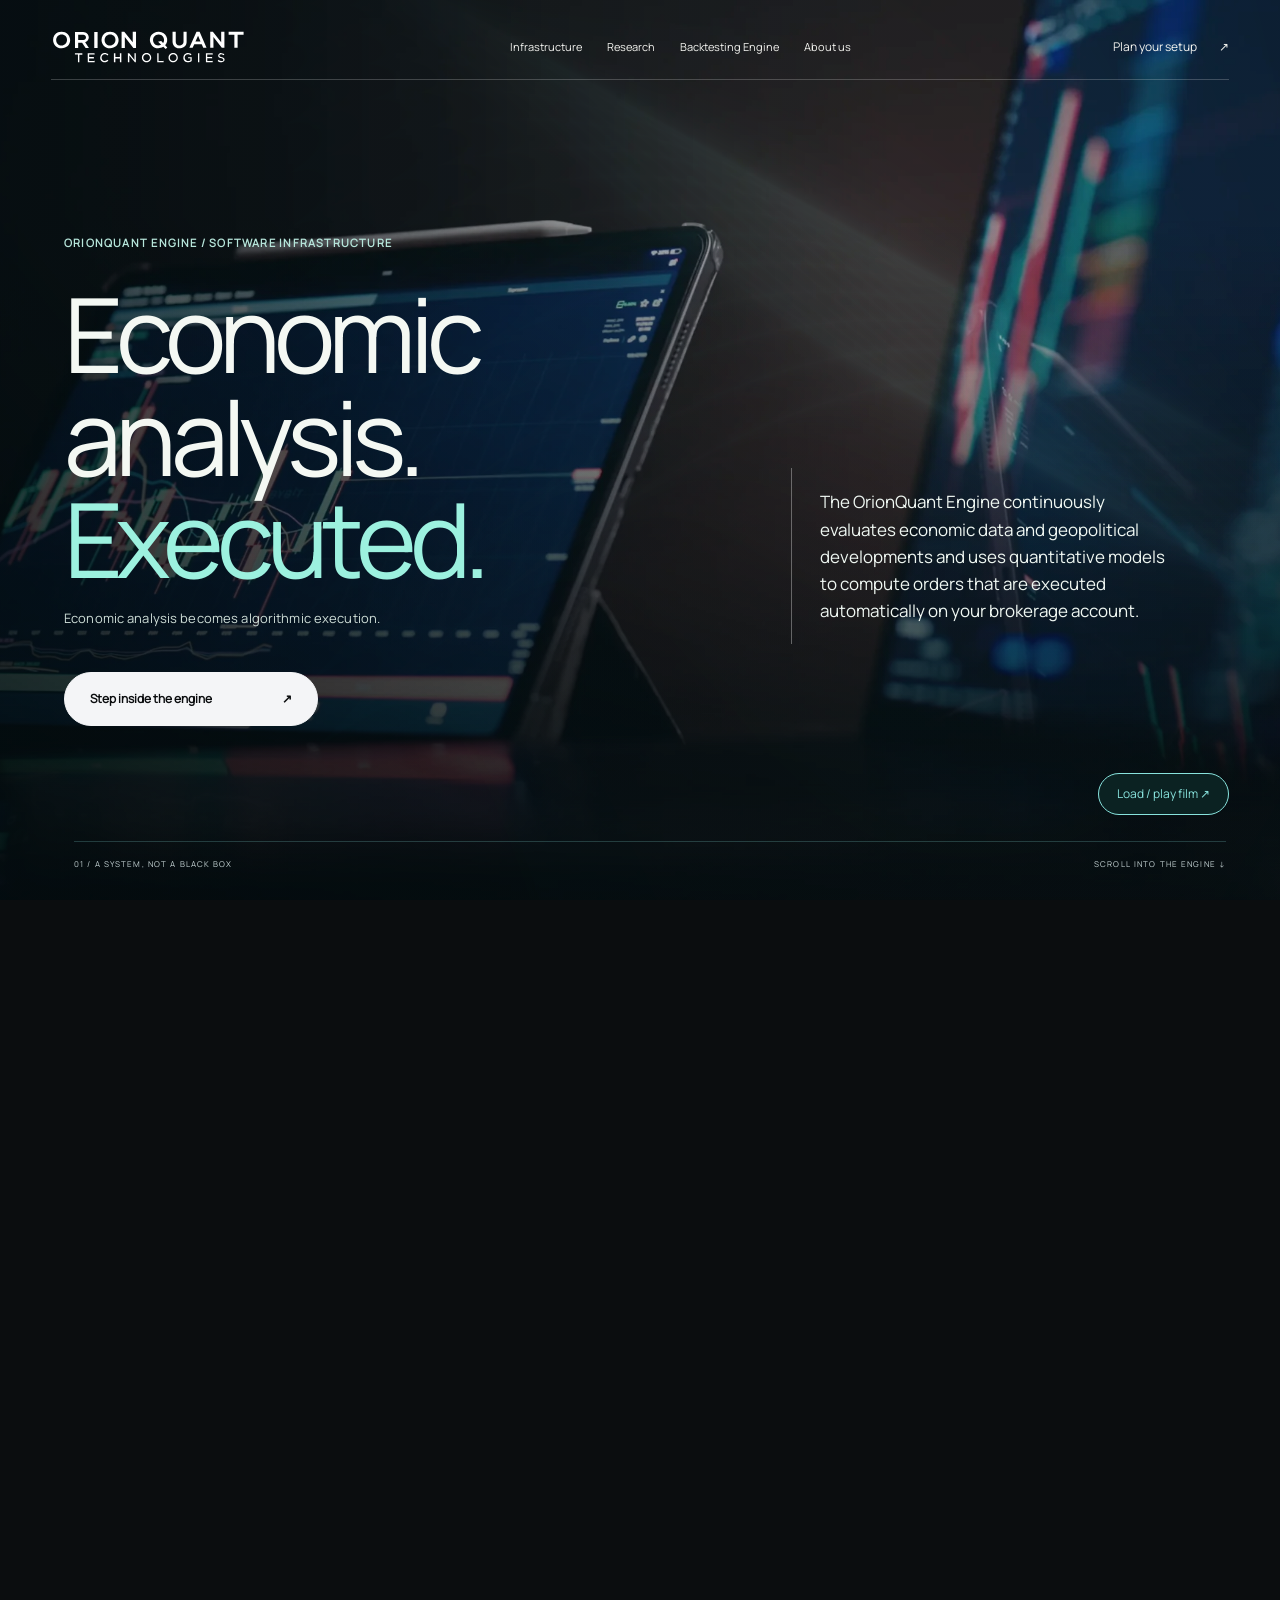
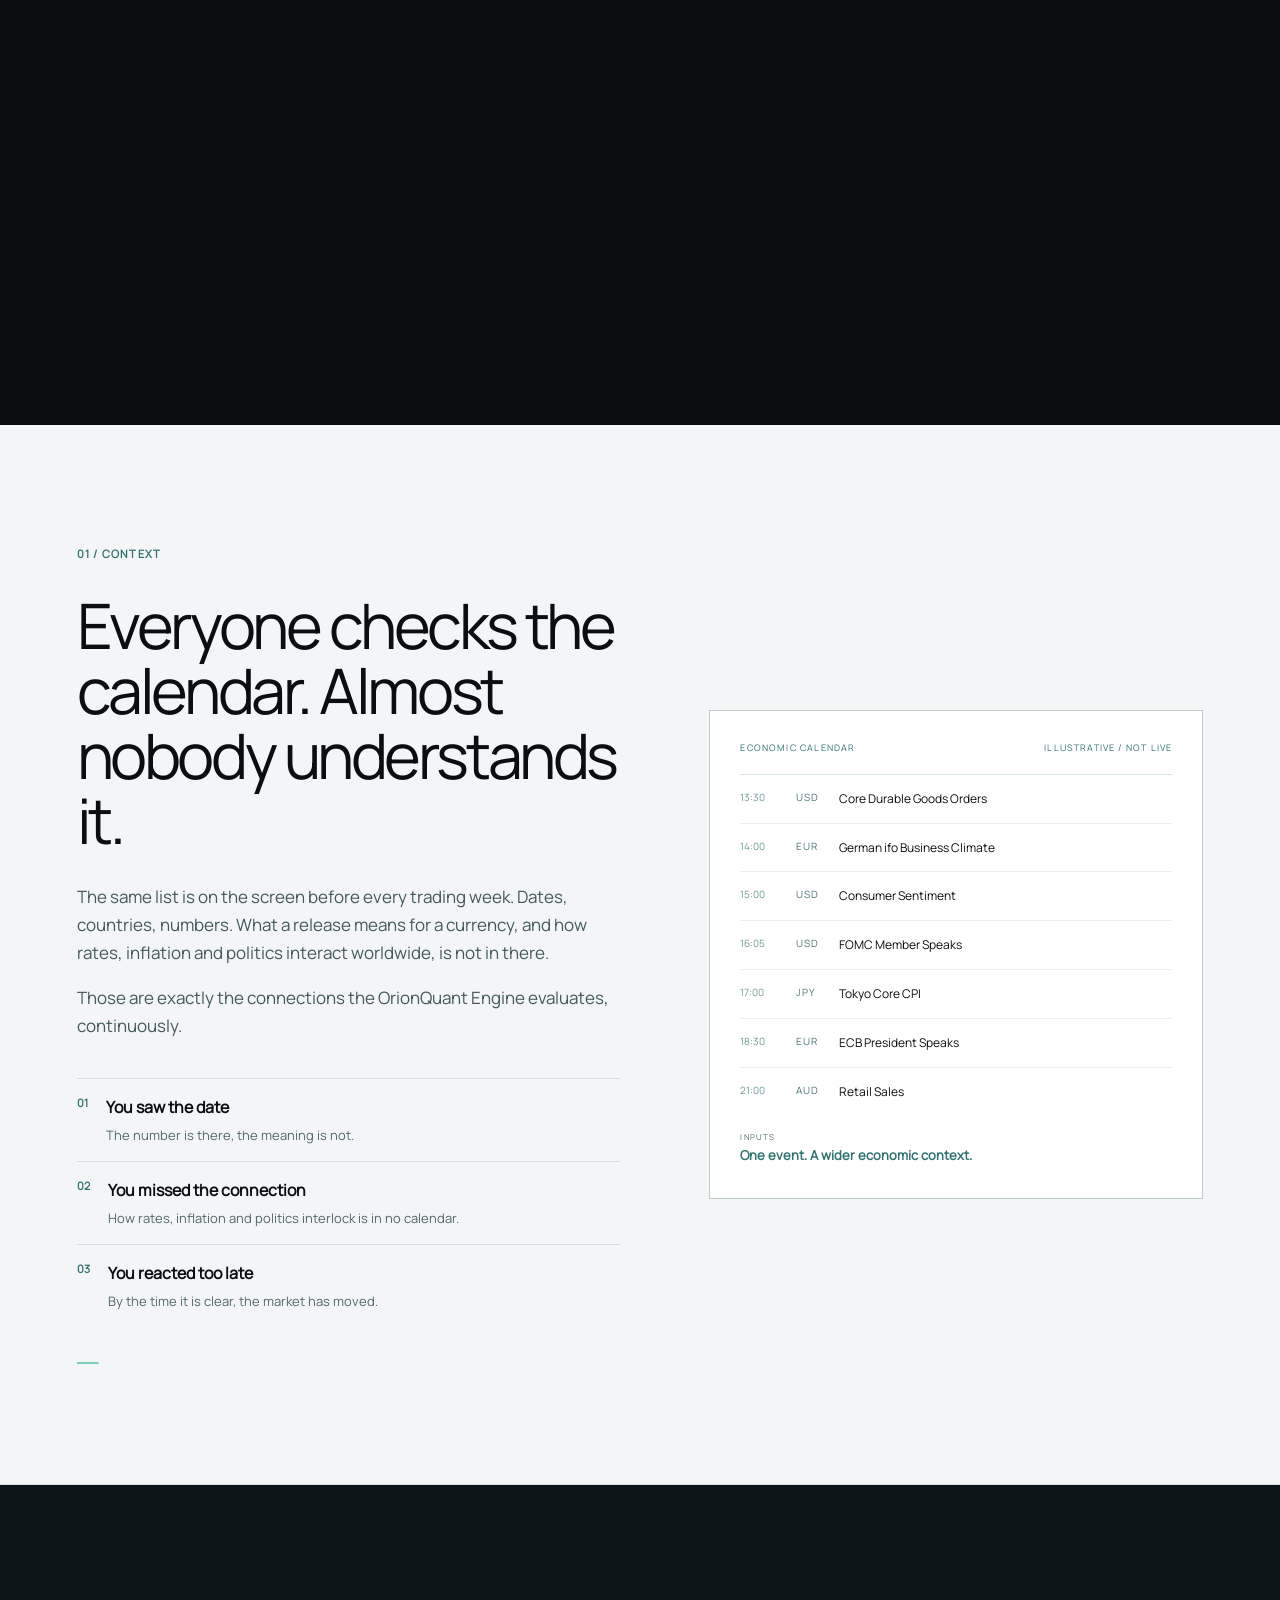
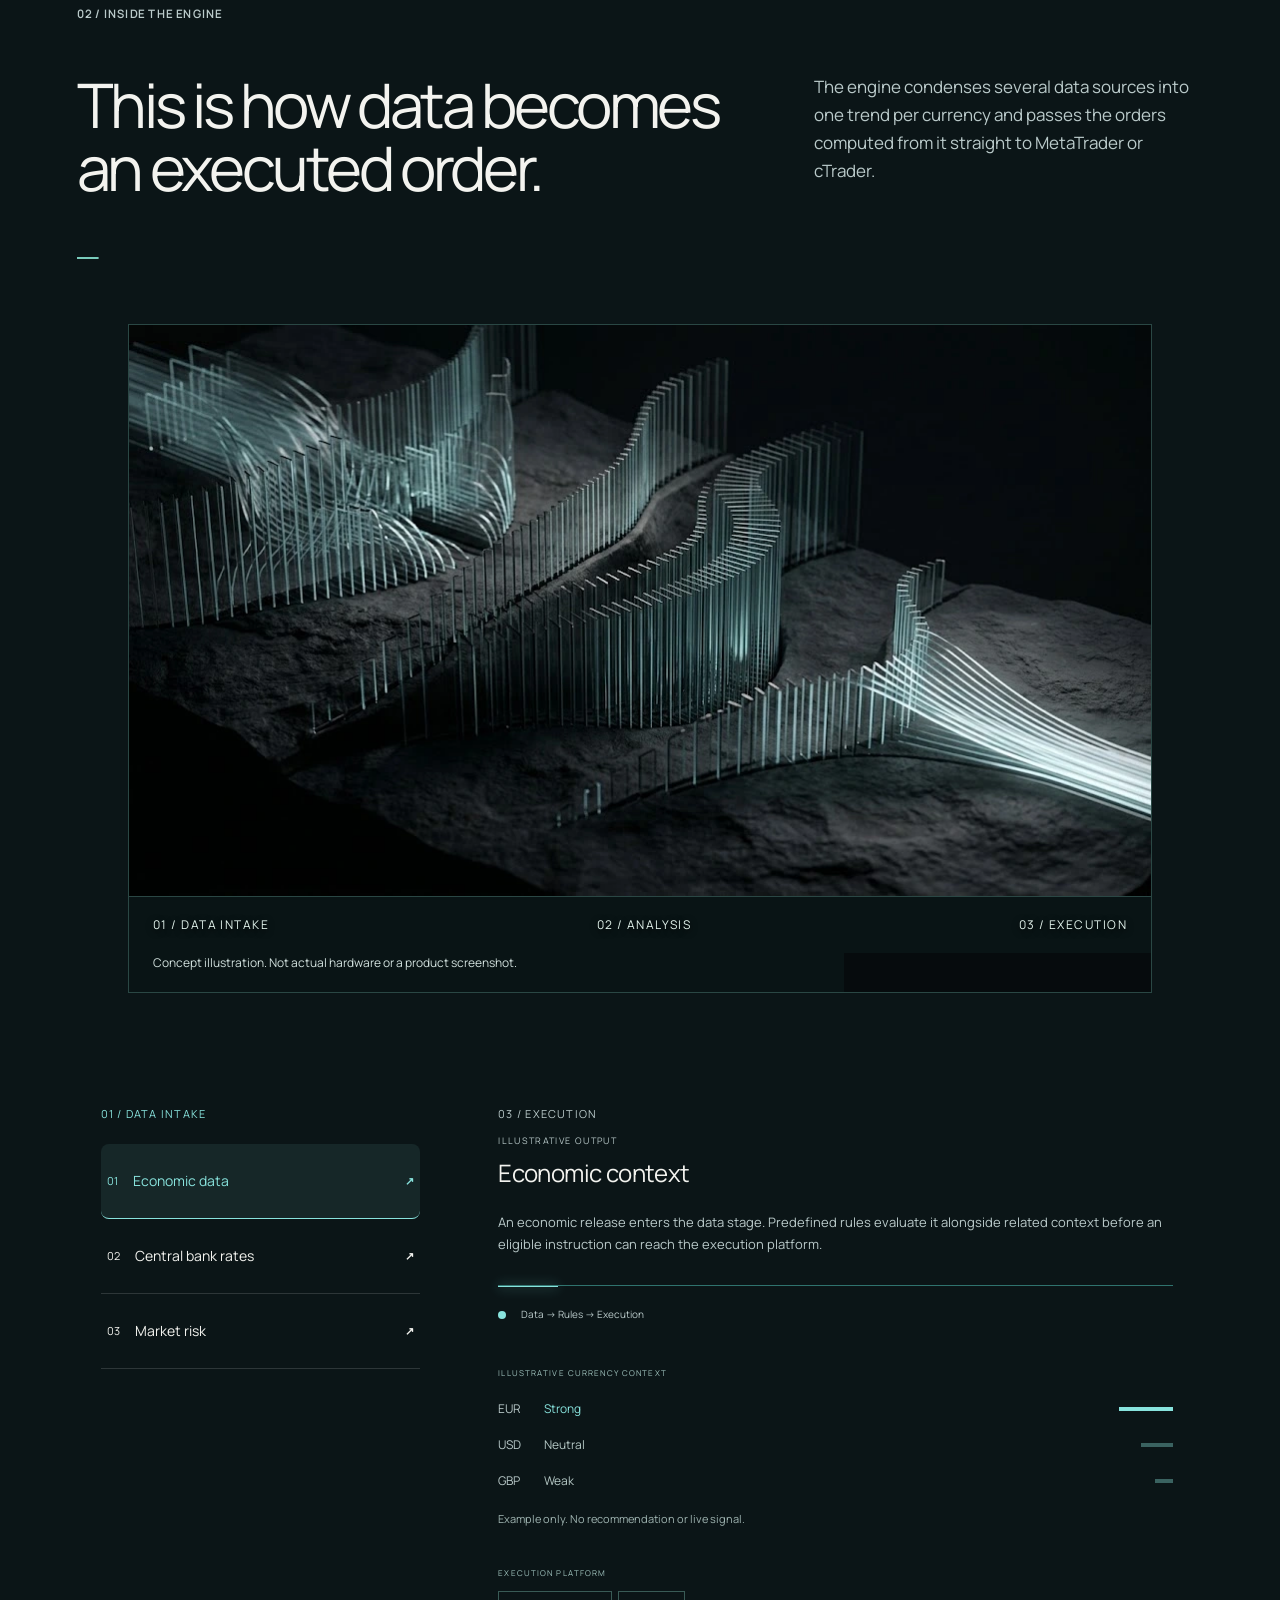
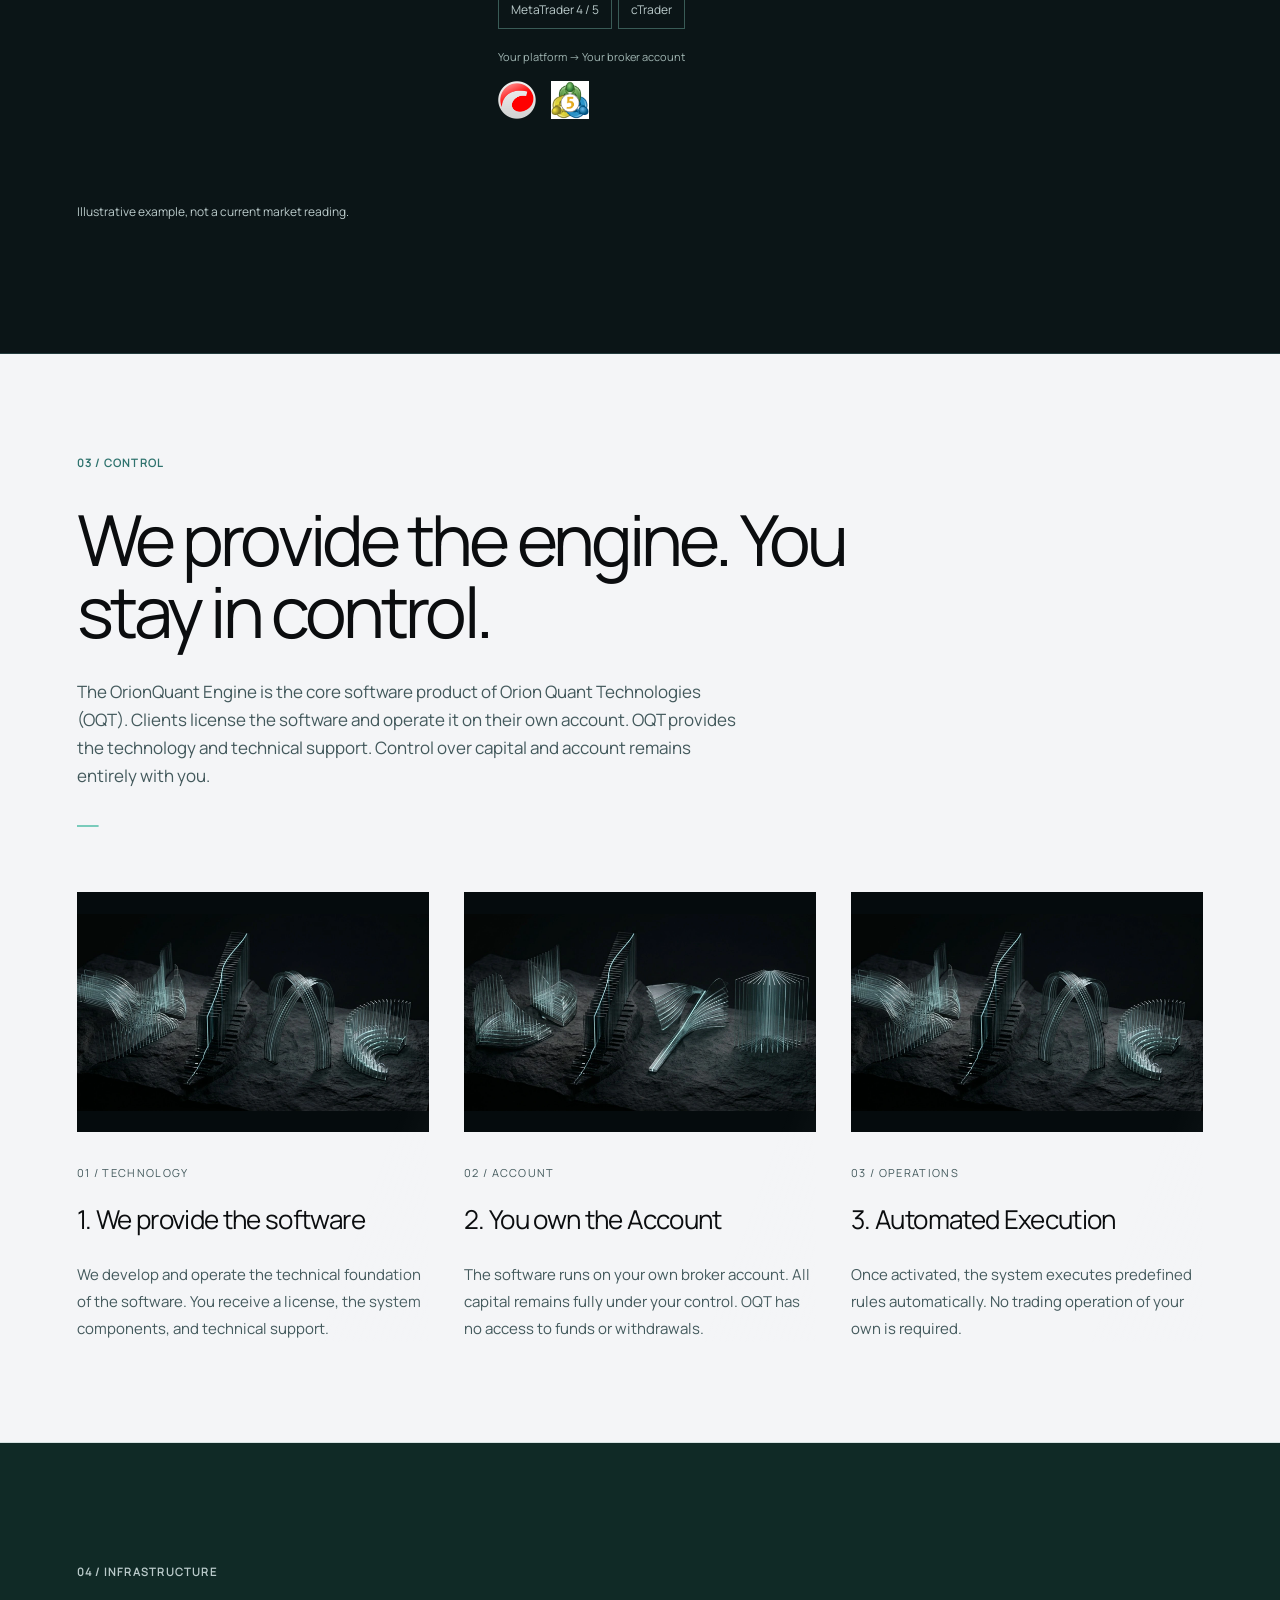
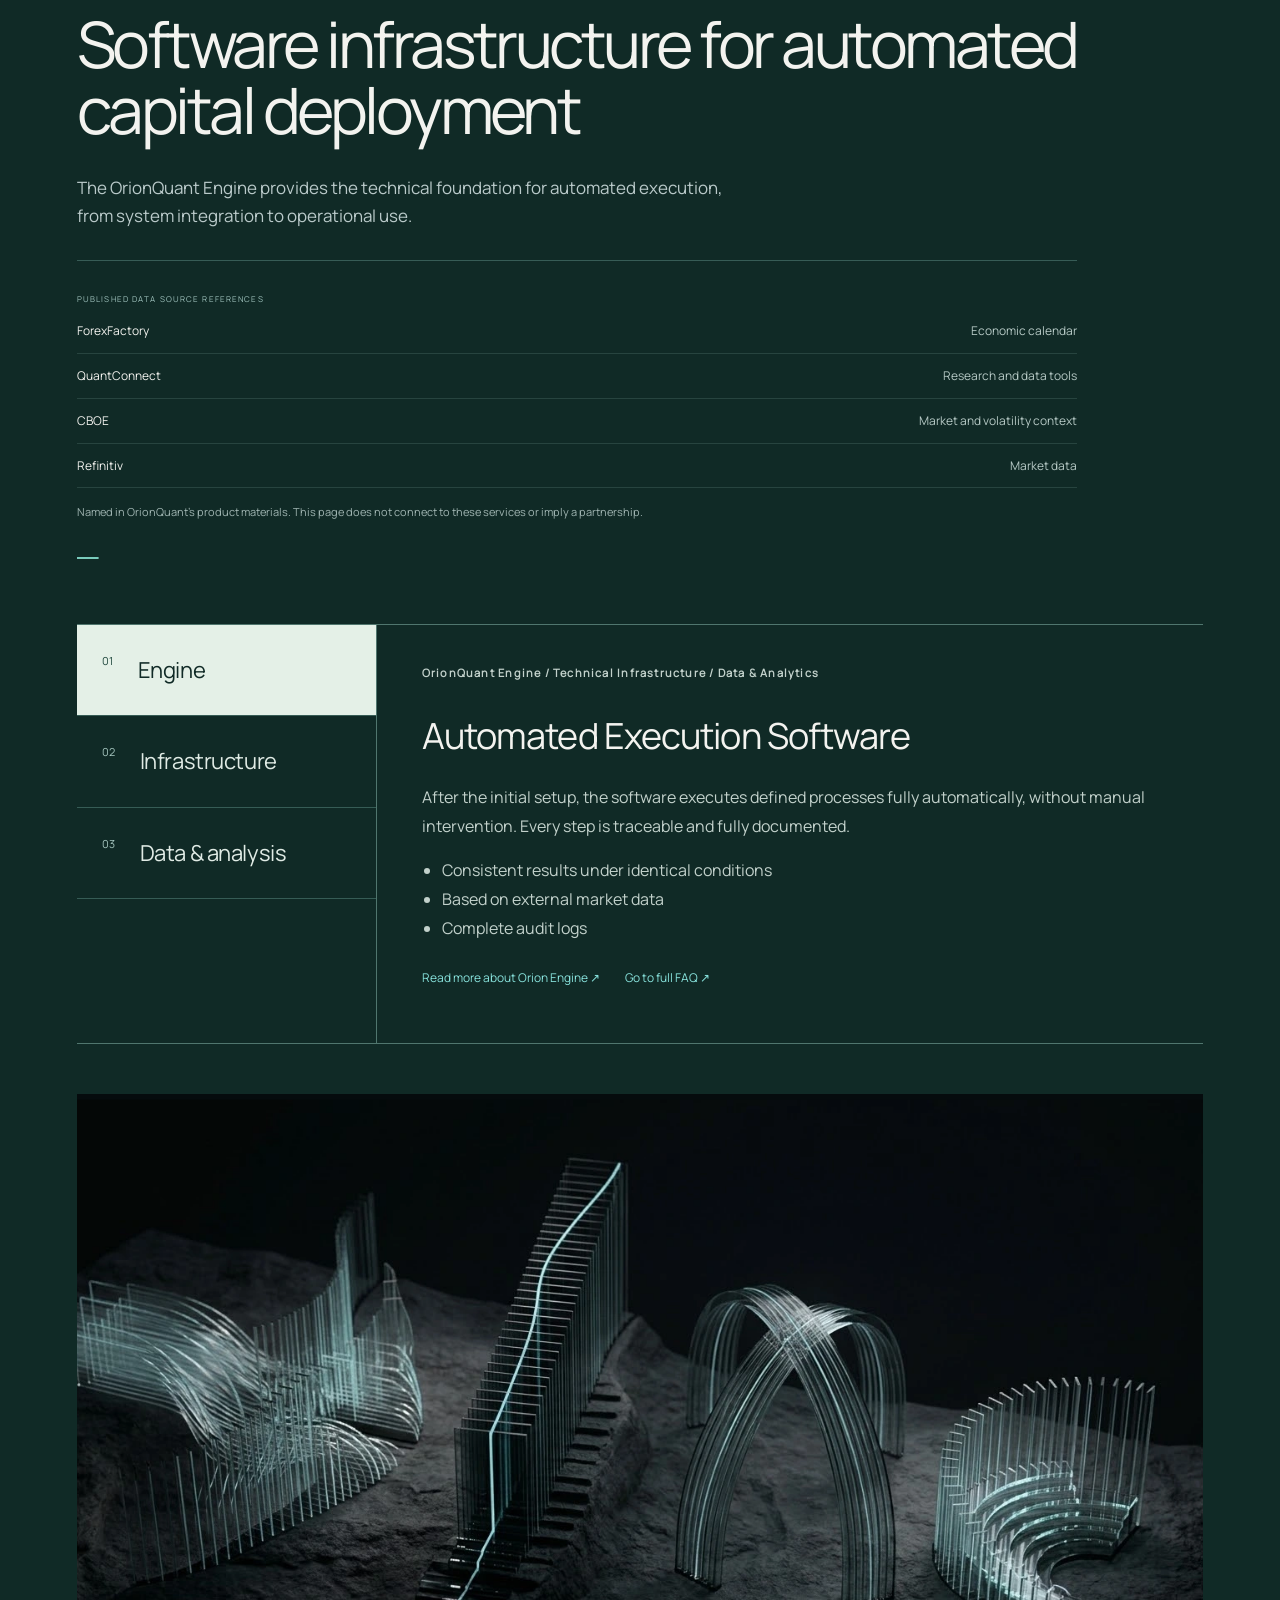
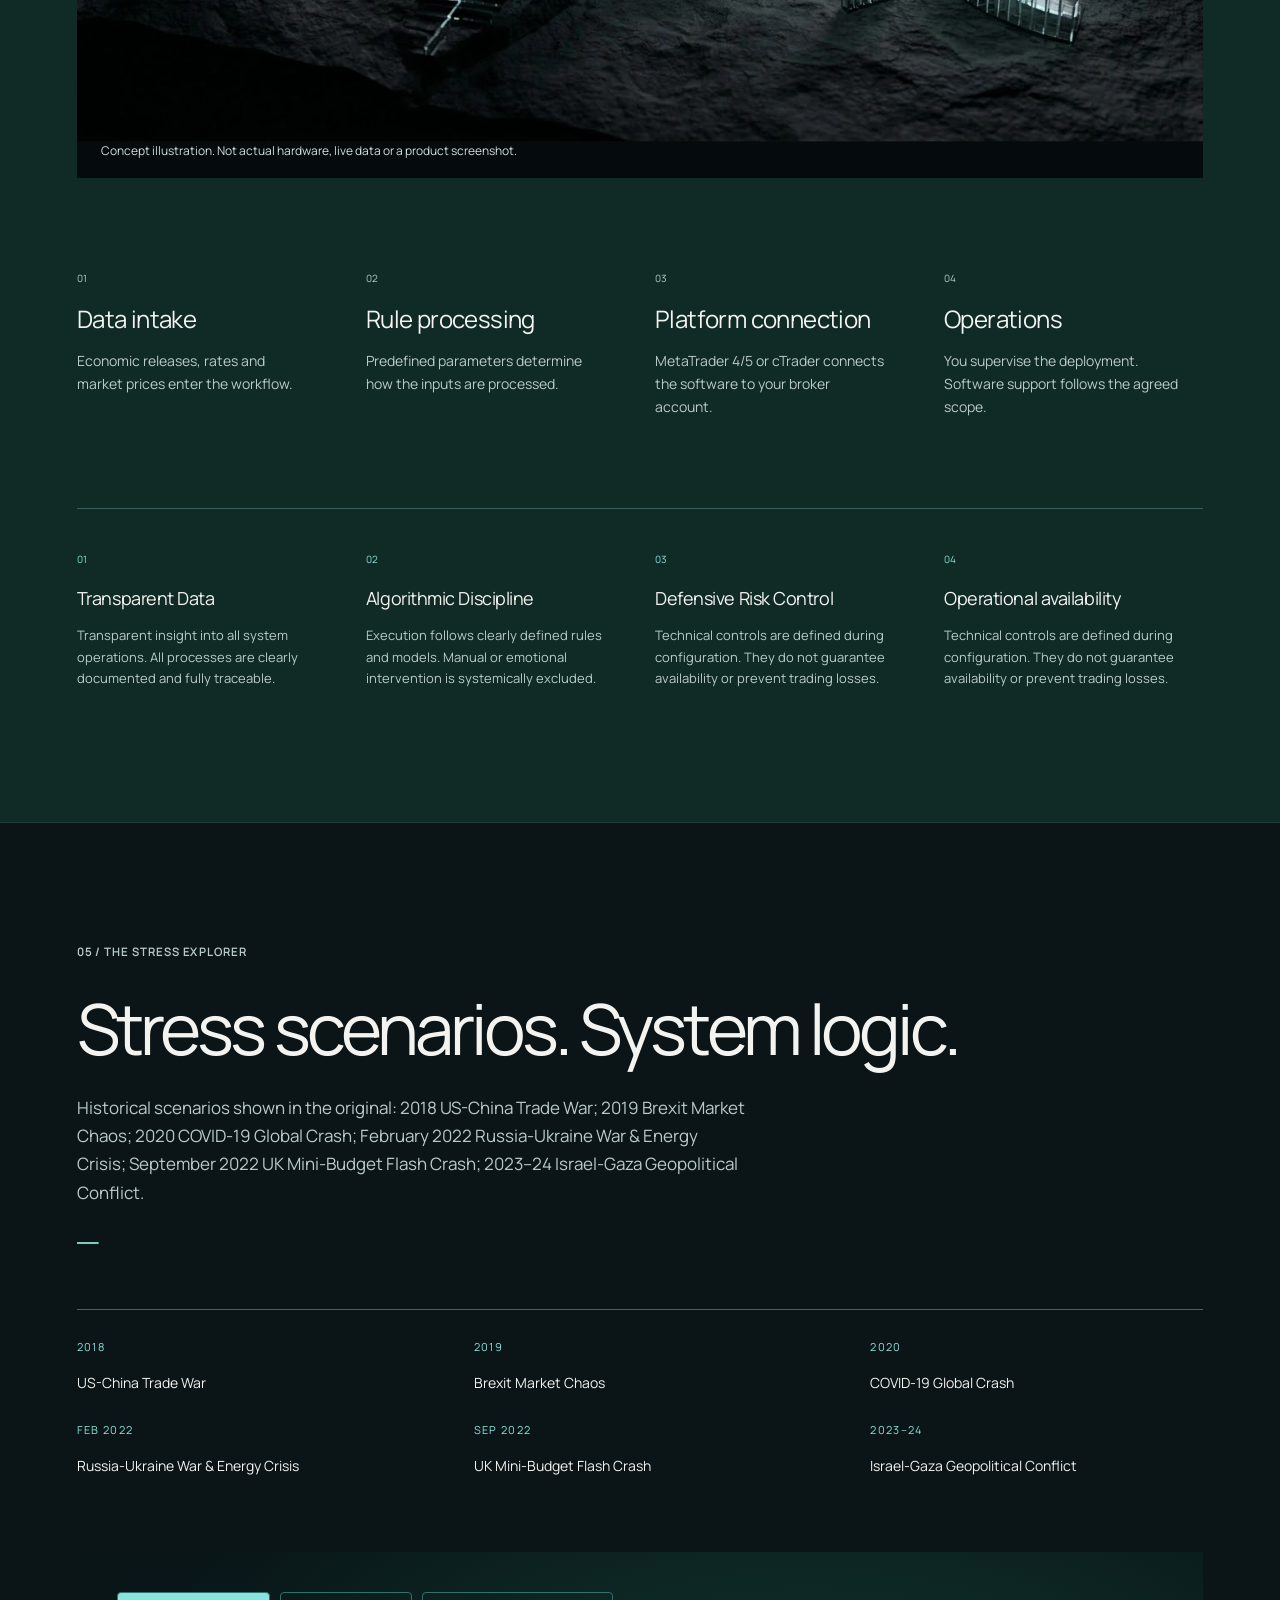
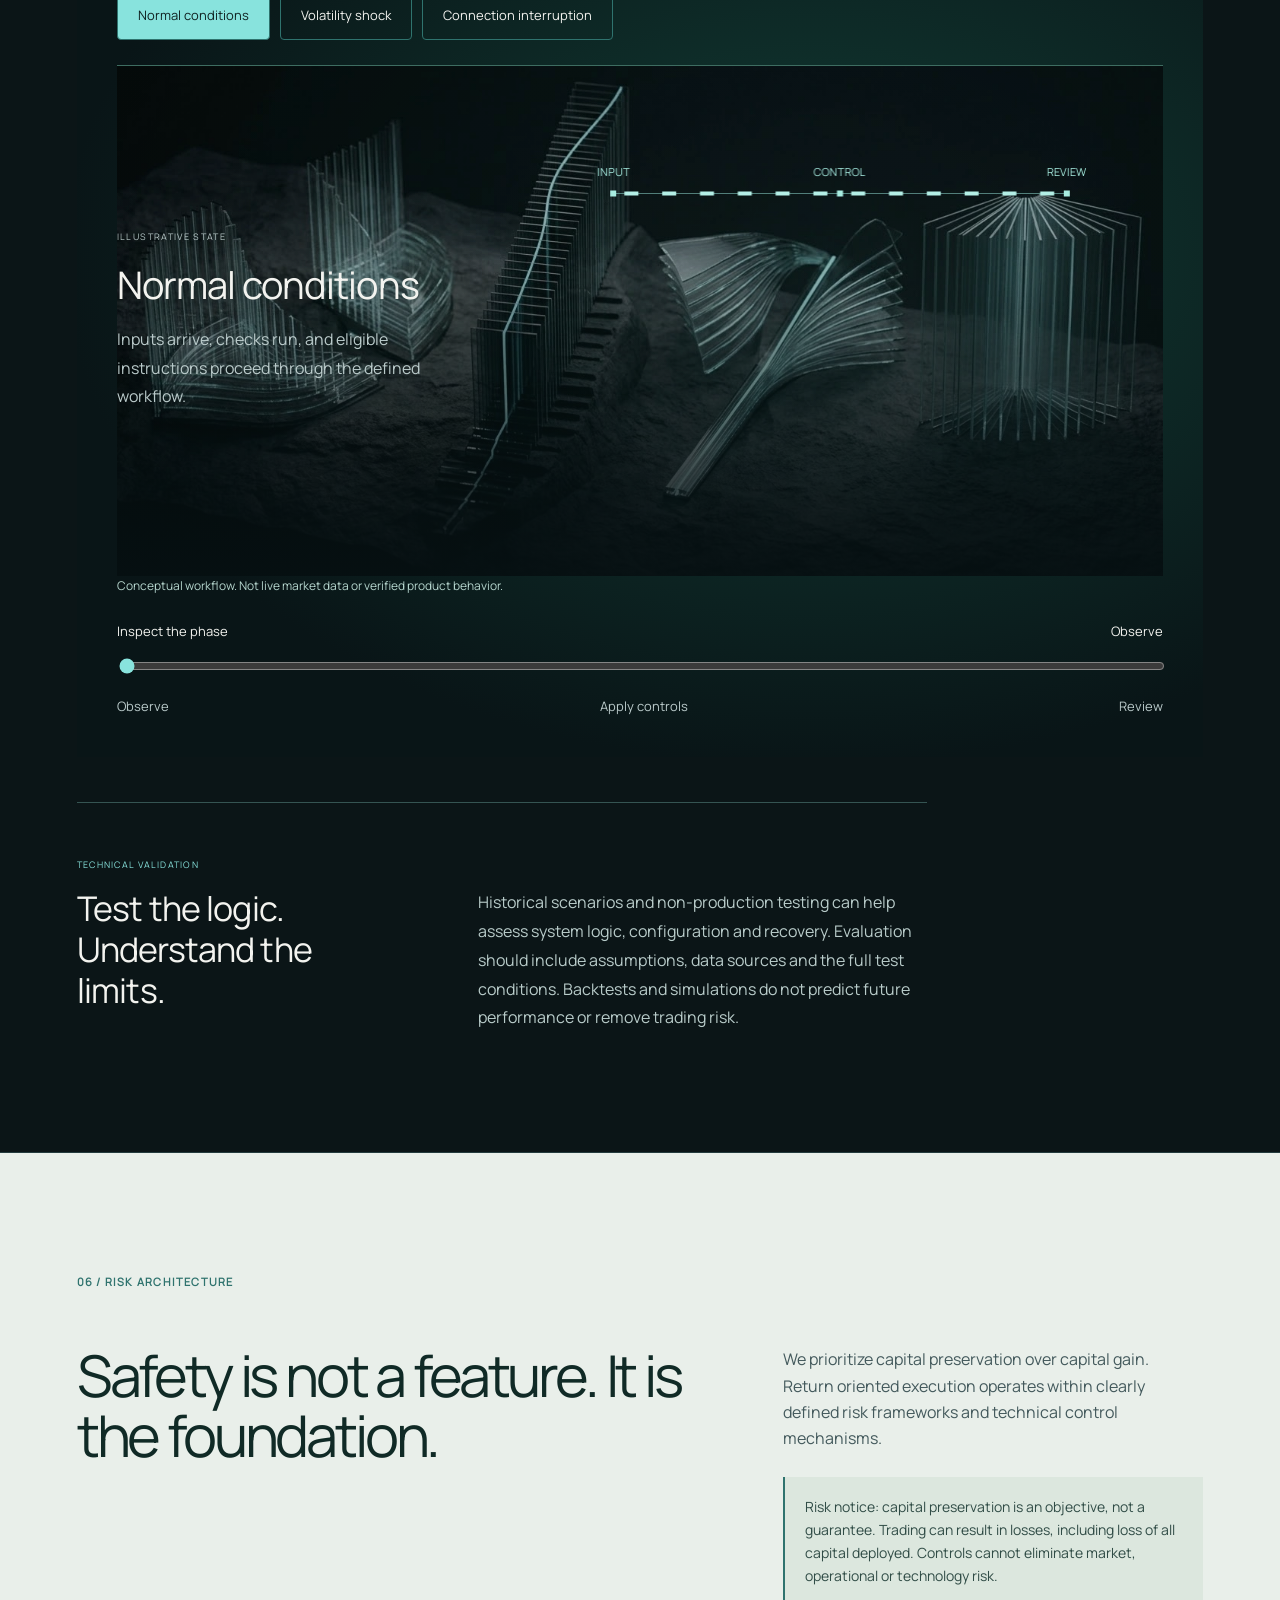
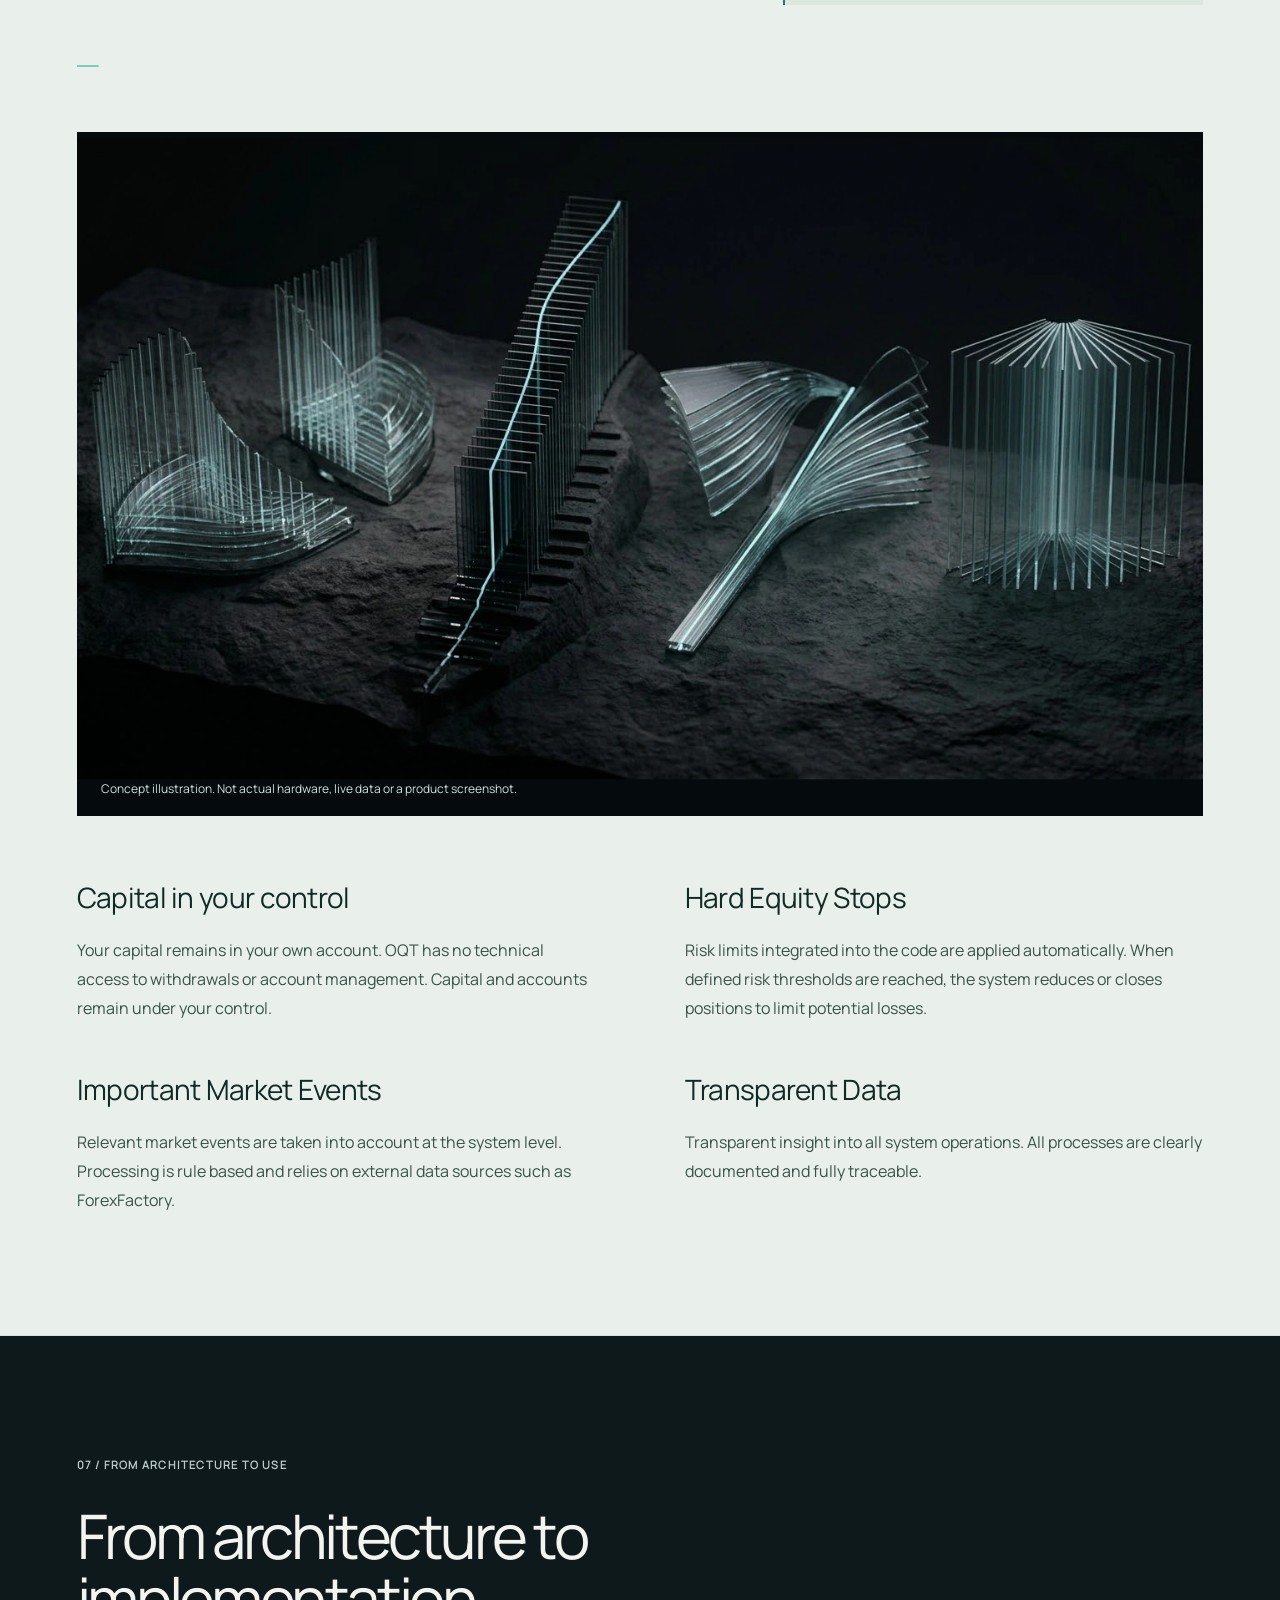
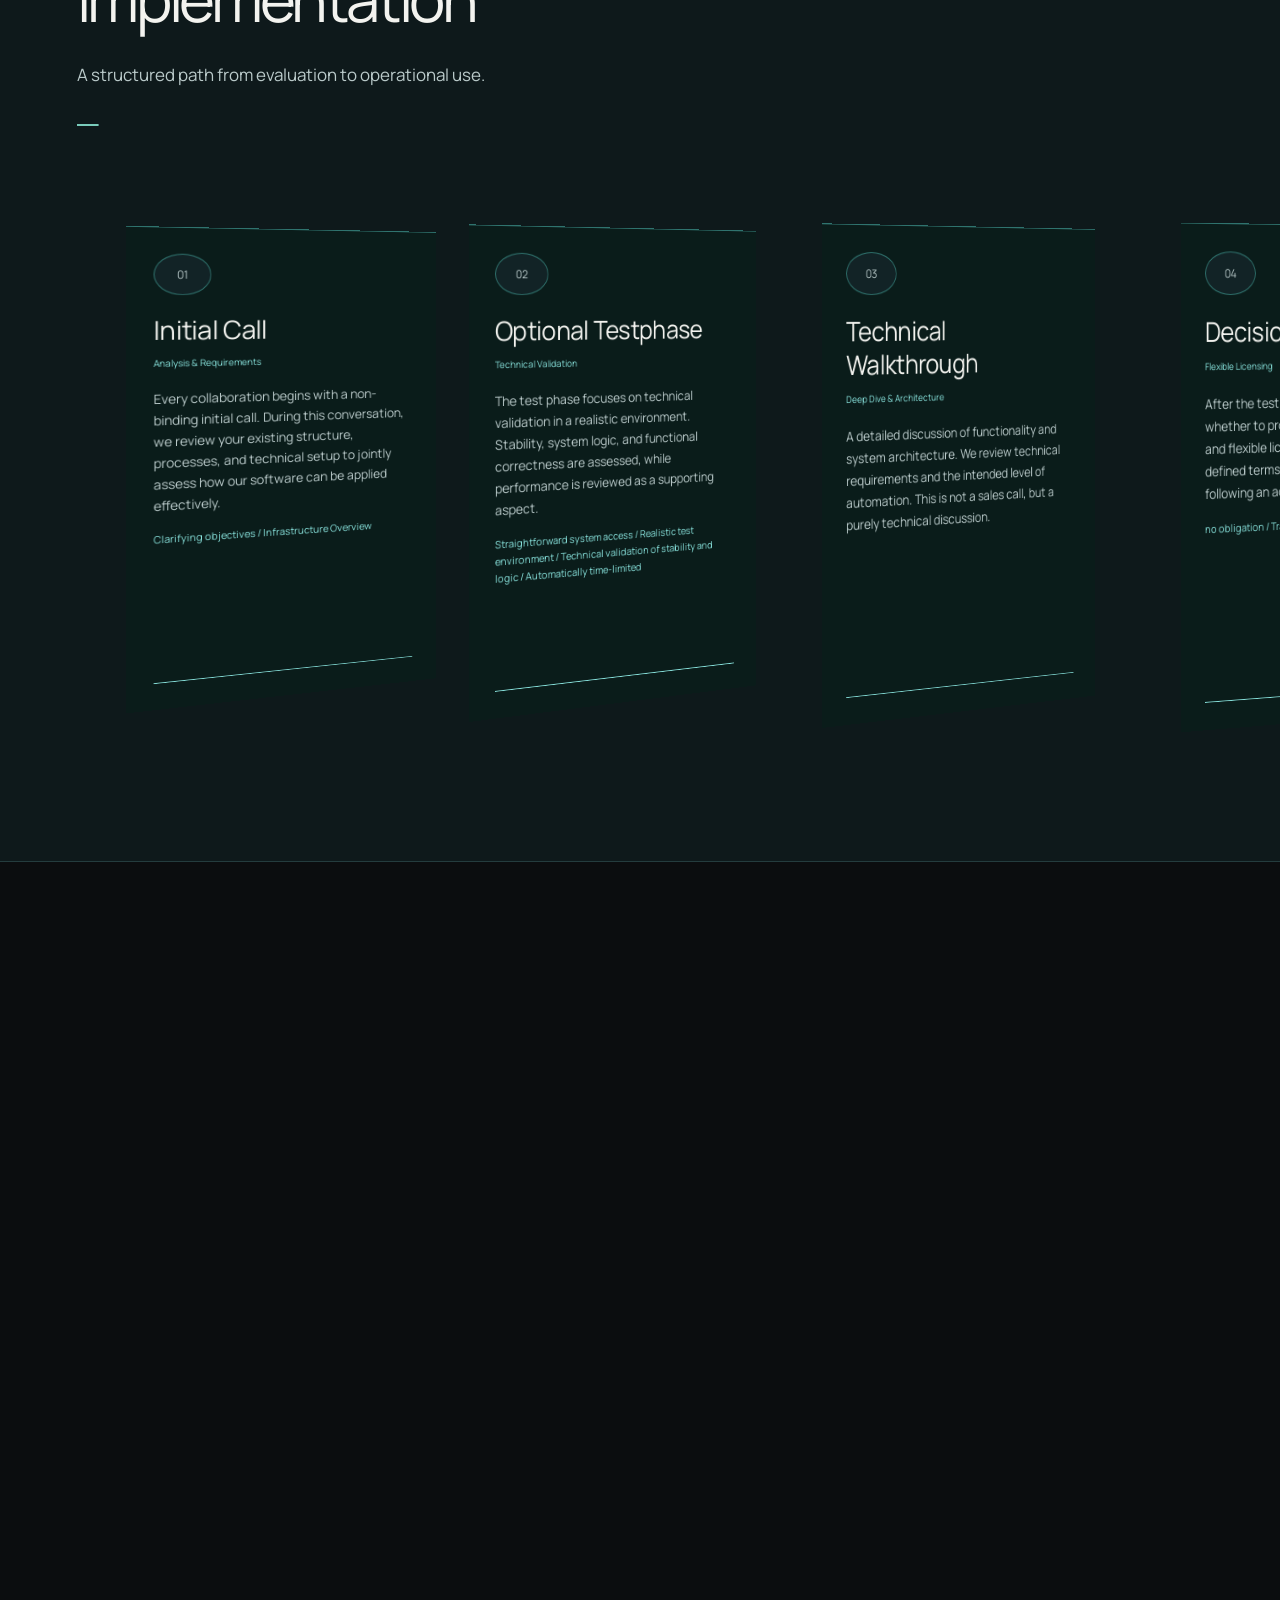
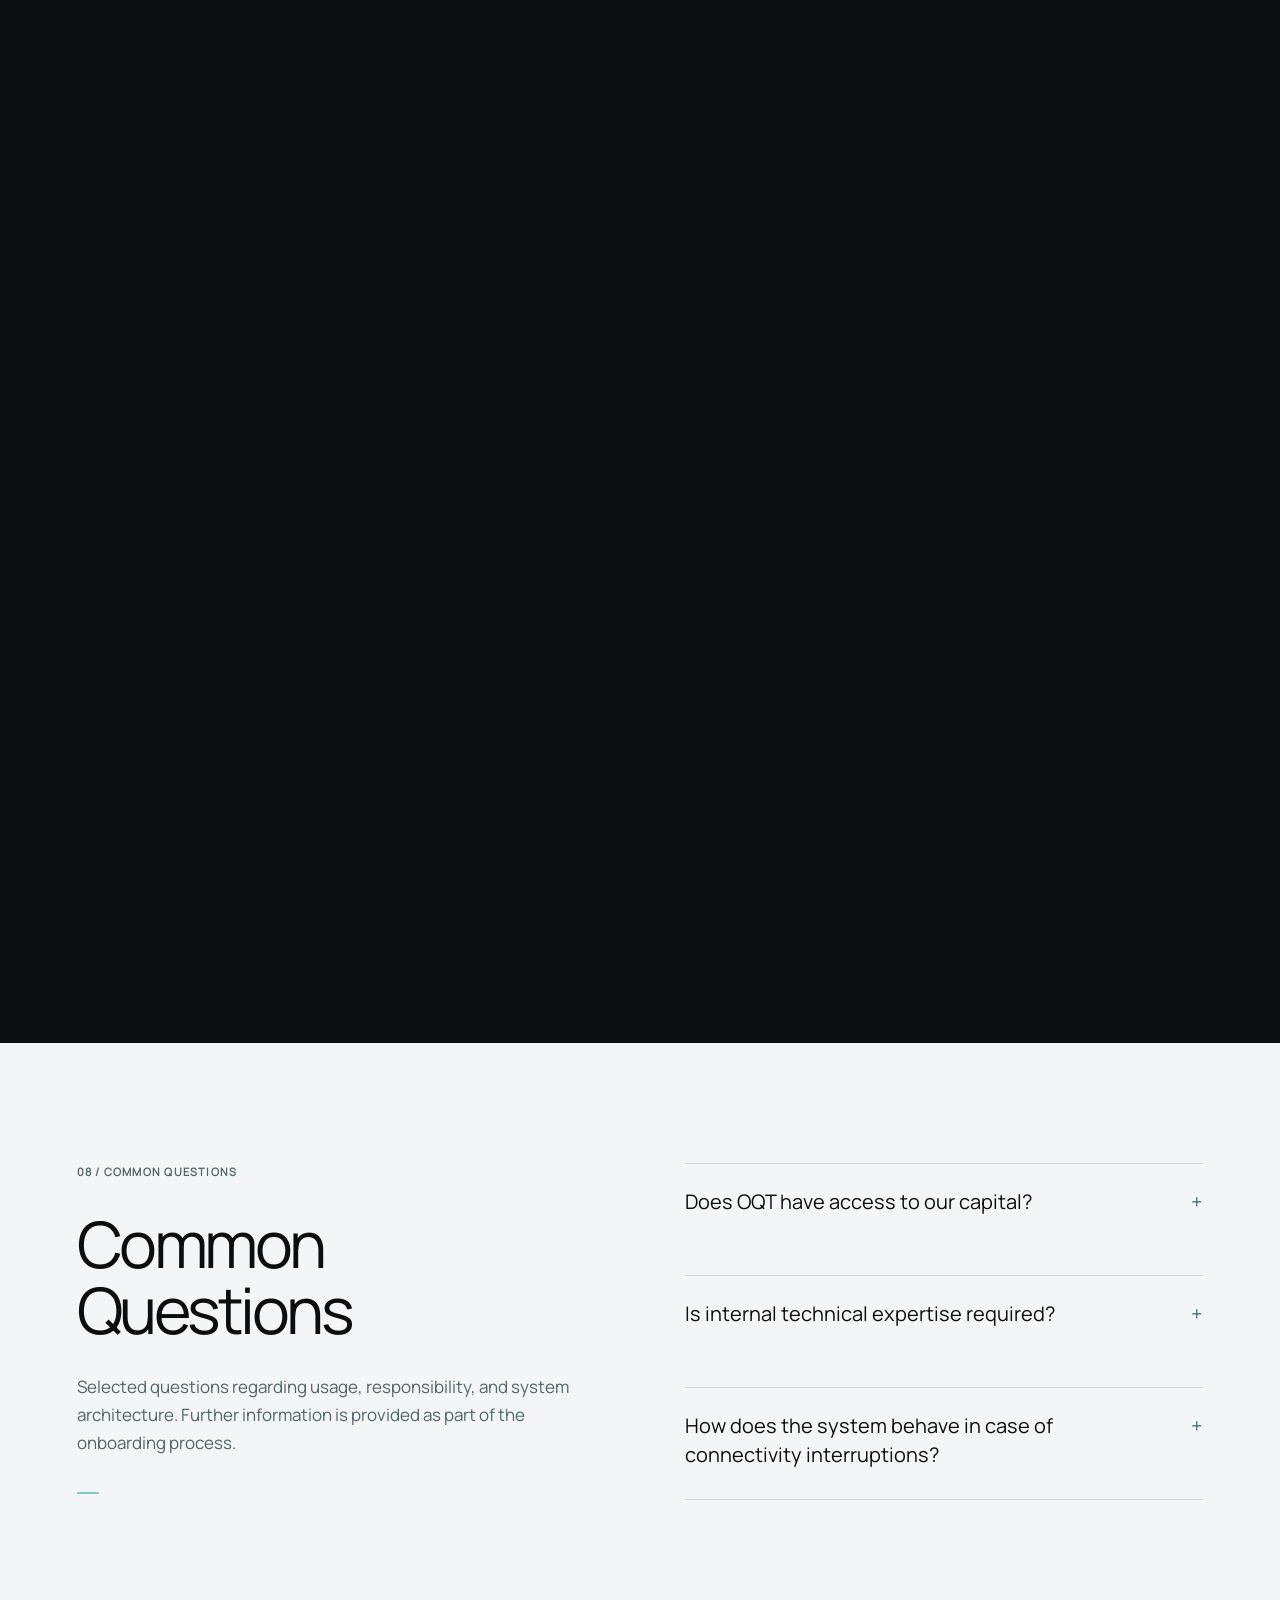
==== commit 86c24c69: "Orion: art-v5 image names" ====
--- a/art-v5/index.html
+++ b/art-v5/index.html
@@ -3,12 +3,12 @@
 <html lang="en"><head><meta charset="utf-8"/><meta content="width=device-width,initial-scale=1" name="viewport"/><meta content="noindex,nofollow" name="robots"/><title>Trading infrastructure | Design study</title><link href="style.css?v=art-v5-20261009" rel="stylesheet"/></head><body><header class="top"><a class="wordmark" href="#home"><img alt="Orion Quant Technologies" height="39" src="../3-orion-logo-original.svg" width="220"/></a><nav aria-label="Main"><a href="https://www.orionquant.com/infrastructure/">Infrastructure</a><a href="https://www.orionquant.com/research/">Research</a><a href="https://www.orionquant.com/backtesting-engine/">Backtesting Engine</a><a href="https://www.orionquant.com/about-us/">About us</a></nav><a class="contact" href="https://www.orionquant.com/contact-us/">Plan your setup <span>↗</span></a></header><main>
 <section class="hero" id="home"><div class="film-stage"><video aria-label="Illustrative trading workspace film" autoplay="" loop="" muted="" playsinline="" poster="../12-trading-poster-desktop.webp" preload="metadata"><source media="(max-width: 650px)" src="../11-trading-hero-phone.mp4" type="video/mp4"/><source src="../10-trading-hero-desktop.mp4" type="video/mp4"/></video><div class="hero-shade"></div></div><div class="hero-content"><p class="eyebrow">ORIONQUANT ENGINE / SOFTWARE INFRASTRUCTURE</p><h1>Economic analysis.<br/><span class="hero-accent">Executed.</span></h1><p class="hero-original-line">Economic analysis becomes algorithmic execution.</p><p class="lead">The OrionQuant Engine continuously evaluates economic data and geopolitical developments and uses quantitative models to compute orders that are executed automatically on your brokerage account.</p><a class="button" href="#engine">Step inside the engine <span>↗</span></a></div><button class="film-start" hidden="" type="button">Play film ↗</button><div class="hero-foot"><span>01 / A SYSTEM, NOT A BLACK BOX</span><span>SCROLL INTO THE ENGINE ↓</span></div><canvas aria-hidden="true" id="hero-glass"></canvas></section>
 <section class="context section" id="context"><div class="section-head"><p class="eyebrow">01 / CONTEXT</p><h2>Everyone checks the calendar. Almost nobody understands it.</h2><p>The same list is on the screen before every trading week. Dates, countries, numbers. What a release means for a currency, and how rates, inflation and politics interact worldwide, is not in there.</p><p>Those are exactly the connections the OrionQuant Engine evaluates, continuously.</p><ul class="context-points"><li><b>01</b><div><strong>You saw the date</strong><p>The number is there, the meaning is not.</p></div></li><li><b>02</b><div><strong>You missed the connection</strong><p>How rates, inflation and politics interlock is in no calendar.</p></div></li><li><b>03</b><div><strong>You reacted too late</strong><p>By the time it is clear, the market has moved.</p></div></li></ul></div><div class="context-art calendar-stack"><div class="calendar-sheet back"></div><div class="calendar-sheet"><div class="calendar-top"><span>ECONOMIC CALENDAR</span><span>ILLUSTRATIVE / NOT LIVE</span></div><div aria-label="Original illustrative economic calendar" class="calendar-window" tabindex="0"><div class="calendar-row"><b>13:30</b><i>USD</i><span>Core Durable Goods Orders</span></div><div class="calendar-row"><b>14:00</b><i>EUR</i><span>German ifo Business Climate</span></div><div class="calendar-row"><b>15:00</b><i>USD</i><span>Consumer Sentiment</span></div><div class="calendar-row"><b>16:05</b><i>USD</i><span>FOMC Member Speaks</span></div><div class="calendar-row"><b>17:00</b><i>JPY</i><span>Tokyo Core CPI</span></div><div class="calendar-row"><b>18:30</b><i>EUR</i><span>ECB President Speaks</span></div><div class="calendar-row"><b>21:00</b><i>AUD</i><span>Retail Sales</span></div><div class="calendar-row"><b>22:15</b><i>CNY</i><span>Manufacturing PMI</span></div><div class="calendar-row"><b>23:00</b><i>GBP</i><span>Bank Holiday</span></div><div class="calendar-row"><b>09:30</b><i>GBP</i><span>Mortgage Approvals</span></div><div class="calendar-row"><b>11:00</b><i>EUR</i><span>Core CPI Flash Estimate</span></div><div class="calendar-row"><b>14:15</b><i>USD</i><span>ADP Employment Change</span></div><div class="calendar-row"><b>14:30</b><i>USD</i><span>Prelim GDP q/q</span></div><div class="calendar-week">KW 36</div><div class="calendar-row"><b>09:00</b><i>CHF</i><span>Foreign Currency Reserves</span></div><div class="calendar-row"><b>14:30</b><i>USD</i><span>Unemployment Claims</span></div><div class="calendar-row"><b>14:30</b><i>CAD</i><span>Employment Change</span></div><div class="calendar-row"><b>15:45</b><i>CAD</i><span>Ivey PMI</span></div><div class="calendar-row"><b>16:00</b><i>CNY</i><span>CPI y/y</span></div><div class="calendar-row"><b>08:00</b><i>GBP</i><span>GDP m/m</span></div><div class="calendar-row"><b>11:00</b><i>EUR</i><span>ZEW Economic Sentiment</span></div><div class="calendar-row"><b>14:15</b><i>EUR</i><span>Main Refinancing Rate</span></div><div class="calendar-row"><b>14:30</b><i>AUD</i><span>Unemployment Rate</span></div><div class="calendar-row"><b>03:30</b><i>AUD</i><span>Goods Trade Balance</span></div><div class="calendar-row"><b>07:55</b><i>CAD</i><span>BOC Gov Speaks</span></div><div class="calendar-row"><b>06:41</b><i>CNY</i><span>New Loans</span></div><div class="calendar-row"><b>14:30</b><i>USD</i><span>Core Retail Sales</span></div><div class="calendar-week">KW 37</div><div class="calendar-row"><b>03:30</b><i>AUD</i><span>NAB Business Confidence</span></div><div class="calendar-row"><b>08:00</b><i>GBP</i><span>Claimant Count Change</span></div><div class="calendar-row"><b>08:00</b><i>GBP</i><span>Average Earnings Index</span></div><div class="calendar-row"><b>14:30</b><i>USD</i><span>Core CPI y/y?</span></div><div class="calendar-row"><b>14:30</b><i>USD</i><span>CPI m/m</span></div><div class="calendar-row"><b>11:00</b><i>EUR</i><span>Industrial Production</span></div><div class="calendar-row"><b>14:15</b><i>EUR</i><span>Monetary Policy Statement</span></div><div class="calendar-row"><b>16:00</b><i>USD</i><span>Crude Oil Inventories</span></div><div class="calendar-row"><b>23:50</b><i>JPY</i><span>Core Machinery Orders</span></div><div class="calendar-row"><b>10:00</b><i>EUR</i><span>Trade Balance</span></div><div class="calendar-row"><b>13:00</b><i>GBP</i><span>Official Bank Rate</span></div><div class="calendar-row"><b>14:30</b><i>USD</i><span>Retail Sales m/m</span></div><div class="calendar-row"><b>15:15</b><i>USD</i><span>Industrial Production</span></div><div class="calendar-row"><b>16:00</b><i>USD</i><span>Consumer Sentiment</span></div><div class="calendar-row"><b>22:30</b><i>NZD</i><span>Business NZ Manufacturing</span></div></div><div class="calendar-bottom"><span>INPUTS</span><strong>One event. A wider economic context.</strong></div></div></div></section>
-<section class="engine section" id="engine"><div class="section-head"><p class="eyebrow">02 / INSIDE THE ENGINE</p><h2>This is how data becomes an executed order.</h2><p>The engine condenses several data sources into one trend per currency and passes the orders computed from it straight to MetaTrader or cTrader.</p></div><figure class="concept-figure art-master"><img alt="Conceptual optical-glass information landscape, not actual hardware" class="art-image" height="572" loading="lazy" src="assets/orion-information-landscape.webp" width="1024"/><figcaption><span>01 / DATA INTAKE</span><span>02 / ANALYSIS</span><span>03 / EXECUTION</span></figcaption><p>Concept illustration. Not actual hardware or a product screenshot.</p></figure><div class="engine-lab"><div aria-label="Data inputs" class="input-list" role="group"><span class="node-label">01 / DATA INTAKE</span><button aria-pressed="true" data-input="macro">01 <span>Economic data</span><b>↗</b></button><button aria-pressed="false" data-input="rates">02 <span>Central bank rates</span><b>↗</b></button><button aria-pressed="false" data-input="risk">03 <span>Market risk</span><b>↗</b></button></div><div class="engine-output"><span class="node-label">03 / EXECUTION</span><span>ILLUSTRATIVE OUTPUT</span><h3 id="input-title">Economic context</h3><p id="input-detail">An economic release enters the data stage. Predefined rules evaluate it alongside related context before an eligible instruction can reach the execution platform.</p><div class="output-stage"><i></i><span>Data → Rules → Execution</span></div><div class="currency-context"><span>ILLUSTRATIVE CURRENCY CONTEXT</span><div><b>EUR</b><i class="positive">Strong</i><em></em></div><div><b>USD</b><i>Neutral</i><em></em></div><div><b>GBP</b><i>Weak</i><em></em></div><small>Example only. No recommendation or live signal.</small></div><div class="platform-target"><span>EXECUTION PLATFORM</span><strong>MetaTrader 4 / 5</strong><strong>cTrader</strong><small>Your platform → Your broker account</small><div class="platform-marks"><img alt="cTrader" height="600" loading="lazy" src="../2-ctrader-original.webp" width="600"/><img alt="MetaTrader 5" height="230" loading="lazy" src="../4-metatrader-original.png" width="230"/></div></div></div></div><p class="fine">Illustrative example, not a current market reading.</p></section>
-<section class="control section editorial-control"><div class="section-head"><p class="eyebrow">03 / CONTROL</p><h2>We provide the engine. You stay in control.</h2><p>The OrionQuant Engine is the core software product of Orion Quant Technologies (OQT). Clients license the software and operate it on their own account. OQT provides the technology and technical support. Control over capital and account remains entirely with you.</p></div><div class="control-grid"><article><div aria-hidden="true" class="visual boundary art-window"><img alt="Conceptual information sculpture, not a product image" class="art-image" loading="lazy" src="assets/orion-process-panorama.webp"/></div><span>01 / TECHNOLOGY</span><h3>1. We provide the software</h3><p>We develop and operate the technical foundation of the software. You receive a license, the system components, and technical support.</p></article><article><div aria-hidden="true" class="visual licence art-window"><img alt="Conceptual information sculpture, not a product image" class="art-image" loading="lazy" src="assets/orion-risk-panorama.webp"/></div><span>02 / ACCOUNT</span><h3>2. You own the Account</h3><p>The software runs on your own broker account. All capital remains fully under your control. OQT has no access to funds or withdrawals.</p></article><article><div aria-hidden="true" class="visual audit art-window"><img alt="Conceptual information sculpture, not a product image" class="art-image" loading="lazy" src="assets/orion-process-panorama.webp"/></div><span>03 / OPERATIONS</span><h3>3. Automated Execution</h3><p>Once activated, the system executes predefined rules automatically. No trading operation of your own is required.</p></article></div></section>
-<section class="infrastructure section"><div class="section-head"><p class="eyebrow">04 / INFRASTRUCTURE</p><h2>Software infrastructure for automated capital deployment</h2><p>The OrionQuant Engine provides the technical foundation for automated execution, from system integration to operational use.</p><div class="data-source-note"><span>PUBLISHED DATA SOURCE REFERENCES</span><div><b>ForexFactory</b><i>Economic calendar</i></div><div><b>QuantConnect</b><i>Research and data tools</i></div><div><b>CBOE</b><i>Market and volatility context</i></div><div><b>Refinitiv</b><i>Market data</i></div><p>Named in OrionQuant's product materials. This page does not connect to these services or imply a partnership.</p></div></div><div class="service-stage"><div aria-label="Software services" class="service-switch" role="tablist"><button aria-controls="service-engine" aria-selected="true" data-service="service-engine" role="tab">01 <span>Engine</span></button><button aria-controls="service-infrastructure" aria-selected="false" data-service="service-infrastructure" role="tab">02 <span>Infrastructure</span></button><button aria-controls="service-data" aria-selected="false" data-service="service-data" role="tab">03 <span>Data &amp; analysis</span></button></div><div class="service-panel" id="service-engine" role="tabpanel"><p class="eyebrow">OrionQuant Engine / Technical Infrastructure / Data &amp; Analytics</p><h3>Automated Execution Software</h3><p>After the initial setup, the software executes defined processes fully automatically, without manual intervention. Every step is traceable and fully documented.</p><ul><li>Consistent results under identical conditions</li><li>Based on external market data</li><li>Complete audit logs</li></ul><div class="source-links"><a href="https://www.orionquant.com/infrastructure/">Read more about Orion Engine ↗</a><a href="https://www.orionquant.com/faq/">Go to full FAQ ↗</a></div></div><article class="service-panel" hidden="" id="service-infrastructure" role="tabpanel"><p class="eyebrow">TECHNICAL INFRASTRUCTURE / MANAGED HOSTING</p><h3>Technical Implementation</h3><p>OQT supports the technical onboarding and the initial system setup.</p><ul><li>Robust system architecture</li><li>Connectivity via established broker interfaces</li></ul></article><article class="service-panel" hidden="" id="service-data" role="tabpanel"><p class="eyebrow">DATA &amp; ANALYTICS / DATA DRIVEN INSIGHTS</p><h3>Data &amp; Analysis Frameworks</h3><p>Strategies are technically evaluated using historical data and defined test scenarios. Backtesting and analysis serve a structured assessment prior to productive use.</p><ul><li>Evaluation across long time periods</li><li>Simulation under different market phases</li><li>Traceable result reports</li></ul><div class="source-backtest"><span>ORIGINAL ILLUSTRATIVE BACKTEST / NOT LIVE</span><strong>EURGBP <i>M30</i></strong><div>Signal type <b>LONG</b></div><div>Data source <b>Tick Data M1</b></div><div>Progress <b>82.1%</b></div><small>Source UI labels: Indicators / UTC+0 / Signal detected. No trading recommendation or verified performance.</small></div></article></div><figure class="art-panorama"><img alt="Conceptual optical-glass illustration, not actual Orion hardware or a performance visualization" class="art-image" height="768" loading="lazy" src="assets/orion-process-panorama.webp" width="1376"/><figcaption>Concept illustration. Not actual hardware, live data or a product screenshot.</figcaption></figure><div class="pipeline"><article><span>01</span><h3>Data intake</h3><p>Economic releases, rates and market prices enter the workflow.</p></article><article><span>02</span><h3>Rule processing</h3><p>Predefined parameters determine how the inputs are processed.</p></article><article><span>03</span><h3>Platform connection</h3><p>MetaTrader 4/5 or cTrader connects the software to your broker account.</p></article><article><span>04</span><h3>Operations</h3><p>You supervise the deployment. Software support follows the agreed scope.</p></article></div><div class="capability-strip"><article><span>01</span><h3>Transparent Data</h3><p>Transparent insight into all system operations. All processes are clearly documented and fully traceable.</p></article><article><span>02</span><h3>Algorithmic Discipline</h3><p>Execution follows clearly defined rules and models. Manual or emotional intervention is systemically excluded.</p></article><article><span>03</span><h3>Defensive Risk Control</h3><p>Technical controls are defined during configuration. They do not guarantee availability or prevent trading losses.</p></article><article><span>04</span><h3>Operational availability</h3><p>Technical controls are defined during configuration. They do not guarantee availability or prevent trading losses.</p></article></div></section>
-<section class="stress section" id="stress"><div class="section-head"><p class="eyebrow">05 / THE STRESS EXPLORER</p><h2>Stress scenarios. System logic.</h2><p>Historical scenarios shown in the original: 2018 US-China Trade War; 2019 Brexit Market Chaos; 2020 COVID-19 Global Crash; February 2022 Russia-Ukraine War &amp; Energy Crisis; September 2022 UK Mini-Budget Flash Crash; 2023–24 Israel-Gaza Geopolitical Conflict.</p></div><div class="history-rail"><div><span>2018</span><strong>US-China Trade War</strong></div><div><span>2019</span><strong>Brexit Market Chaos</strong></div><div><span>2020</span><strong>COVID-19 Global Crash</strong></div><div><span>FEB 2022</span><strong>Russia-Ukraine War &amp; Energy Crisis</strong></div><div><span>SEP 2022</span><strong>UK Mini-Budget Flash Crash</strong></div><div><span>2023–24</span><strong>Israel-Gaza Geopolitical Conflict</strong></div></div><div class="stress-lab"><div aria-label="Illustrative scenarios" class="scenario-tabs" role="group"><button aria-pressed="true" data-scenario="0">Normal conditions</button><button aria-pressed="false" data-scenario="1">Volatility shock</button><button aria-pressed="false" data-scenario="2">Connection interruption</button></div><div class="stress-visual"><img alt="Conceptual risk-control illustration" loading="lazy" src="assets/orion-risk-panorama.webp"/><canvas aria-label="Illustrative workflow state visualization" id="stress-field"></canvas><div class="stress-reading"><span>ILLUSTRATIVE STATE</span><h3 id="scenario-title">Normal conditions</h3><p id="scenario-detail">Inputs arrive, checks run, and eligible instructions proceed through the defined workflow.</p></div></div><p class="stress-concept-note">Conceptual workflow. Not live market data or verified product behavior.</p><label class="phase-label" for="phase">Inspect the phase <span id="phase-name">Observe</span></label><input id="phase" max="100" min="0" type="range" value="0"/><div class="phase-markers"><span>Observe</span><span>Apply controls</span><span>Review</span></div></div><div class="validation-note"><span>TECHNICAL VALIDATION</span><h3>Test the logic. Understand the limits.</h3><p>Historical scenarios and non-production testing can help assess system logic, configuration and recovery. Evaluation should include assumptions, data sources and the full test conditions. Backtests and simulations do not predict future performance or remove trading risk.</p></div></section>
-<section class="risk section editorial-risk" id="risk"><div class="section-head"><p class="eyebrow">06 / RISK ARCHITECTURE</p><h2>Safety is not a feature. It is the foundation.</h2><p>We prioritize capital preservation over capital gain. Return oriented execution operates within clearly defined risk frameworks and technical control mechanisms.</p><p class="risk-disclosure">Risk notice: capital preservation is an objective, not a guarantee. Trading can result in losses, including loss of all capital deployed. Controls cannot eliminate market, operational or technology risk.</p></div><figure class="art-panorama"><img alt="Conceptual optical-glass illustration, not actual Orion hardware or a performance visualization" class="art-image" height="768" loading="lazy" src="assets/orion-risk-panorama.webp" width="1376"/><figcaption>Concept illustration. Not actual hardware, live data or a product screenshot.</figcaption></figure><div class="risk-grid"><article><h3>Capital in your control</h3><p>Your capital remains in your own account. OQT has no technical access to withdrawals or account management. Capital and accounts remain under your control.</p></article><article><h3>Hard Equity Stops</h3><p>Risk limits integrated into the code are applied automatically. When defined risk thresholds are reached, the system reduces or closes positions to limit potential losses.</p></article><article><h3>Important Market Events</h3><p>Relevant market events are taken into account at the system level. Processing is rule based and relies on external data sources such as ForexFactory.</p></article><article><h3>Transparent Data</h3><p>Transparent insight into all system operations. All processes are clearly documented and fully traceable.</p></article></div></section>
+<section class="engine section" id="engine"><div class="section-head"><p class="eyebrow">02 / INSIDE THE ENGINE</p><h2>This is how data becomes an executed order.</h2><p>The engine condenses several data sources into one trend per currency and passes the orders computed from it straight to MetaTrader or cTrader.</p></div><figure class="concept-figure art-master"><img alt="Conceptual optical-glass information landscape, not actual hardware" class="art-image" height="572" loading="lazy" src="assets/1-orion-information-landscape.webp" width="1024"/><figcaption><span>01 / DATA INTAKE</span><span>02 / ANALYSIS</span><span>03 / EXECUTION</span></figcaption><p>Concept illustration. Not actual hardware or a product screenshot.</p></figure><div class="engine-lab"><div aria-label="Data inputs" class="input-list" role="group"><span class="node-label">01 / DATA INTAKE</span><button aria-pressed="true" data-input="macro">01 <span>Economic data</span><b>↗</b></button><button aria-pressed="false" data-input="rates">02 <span>Central bank rates</span><b>↗</b></button><button aria-pressed="false" data-input="risk">03 <span>Market risk</span><b>↗</b></button></div><div class="engine-output"><span class="node-label">03 / EXECUTION</span><span>ILLUSTRATIVE OUTPUT</span><h3 id="input-title">Economic context</h3><p id="input-detail">An economic release enters the data stage. Predefined rules evaluate it alongside related context before an eligible instruction can reach the execution platform.</p><div class="output-stage"><i></i><span>Data → Rules → Execution</span></div><div class="currency-context"><span>ILLUSTRATIVE CURRENCY CONTEXT</span><div><b>EUR</b><i class="positive">Strong</i><em></em></div><div><b>USD</b><i>Neutral</i><em></em></div><div><b>GBP</b><i>Weak</i><em></em></div><small>Example only. No recommendation or live signal.</small></div><div class="platform-target"><span>EXECUTION PLATFORM</span><strong>MetaTrader 4 / 5</strong><strong>cTrader</strong><small>Your platform → Your broker account</small><div class="platform-marks"><img alt="cTrader" height="600" loading="lazy" src="../2-ctrader-original.webp" width="600"/><img alt="MetaTrader 5" height="230" loading="lazy" src="../4-metatrader-original.png" width="230"/></div></div></div></div><p class="fine">Illustrative example, not a current market reading.</p></section>
+<section class="control section editorial-control"><div class="section-head"><p class="eyebrow">03 / CONTROL</p><h2>We provide the engine. You stay in control.</h2><p>The OrionQuant Engine is the core software product of Orion Quant Technologies (OQT). Clients license the software and operate it on their own account. OQT provides the technology and technical support. Control over capital and account remains entirely with you.</p></div><div class="control-grid"><article><div aria-hidden="true" class="visual boundary art-window"><img alt="Conceptual information sculpture, not a product image" class="art-image" loading="lazy" src="assets/2-orion-process-panorama.webp"/></div><span>01 / TECHNOLOGY</span><h3>1. We provide the software</h3><p>We develop and operate the technical foundation of the software. You receive a license, the system components, and technical support.</p></article><article><div aria-hidden="true" class="visual licence art-window"><img alt="Conceptual information sculpture, not a product image" class="art-image" loading="lazy" src="assets/3-orion-risk-panorama.webp"/></div><span>02 / ACCOUNT</span><h3>2. You own the Account</h3><p>The software runs on your own broker account. All capital remains fully under your control. OQT has no access to funds or withdrawals.</p></article><article><div aria-hidden="true" class="visual audit art-window"><img alt="Conceptual information sculpture, not a product image" class="art-image" loading="lazy" src="assets/2-orion-process-panorama.webp"/></div><span>03 / OPERATIONS</span><h3>3. Automated Execution</h3><p>Once activated, the system executes predefined rules automatically. No trading operation of your own is required.</p></article></div></section>
+<section class="infrastructure section"><div class="section-head"><p class="eyebrow">04 / INFRASTRUCTURE</p><h2>Software infrastructure for automated capital deployment</h2><p>The OrionQuant Engine provides the technical foundation for automated execution, from system integration to operational use.</p><div class="data-source-note"><span>PUBLISHED DATA SOURCE REFERENCES</span><div><b>ForexFactory</b><i>Economic calendar</i></div><div><b>QuantConnect</b><i>Research and data tools</i></div><div><b>CBOE</b><i>Market and volatility context</i></div><div><b>Refinitiv</b><i>Market data</i></div><p>Named in OrionQuant's product materials. This page does not connect to these services or imply a partnership.</p></div></div><div class="service-stage"><div aria-label="Software services" class="service-switch" role="tablist"><button aria-controls="service-engine" aria-selected="true" data-service="service-engine" role="tab">01 <span>Engine</span></button><button aria-controls="service-infrastructure" aria-selected="false" data-service="service-infrastructure" role="tab">02 <span>Infrastructure</span></button><button aria-controls="service-data" aria-selected="false" data-service="service-data" role="tab">03 <span>Data &amp; analysis</span></button></div><div class="service-panel" id="service-engine" role="tabpanel"><p class="eyebrow">OrionQuant Engine / Technical Infrastructure / Data &amp; Analytics</p><h3>Automated Execution Software</h3><p>After the initial setup, the software executes defined processes fully automatically, without manual intervention. Every step is traceable and fully documented.</p><ul><li>Consistent results under identical conditions</li><li>Based on external market data</li><li>Complete audit logs</li></ul><div class="source-links"><a href="https://www.orionquant.com/infrastructure/">Read more about Orion Engine ↗</a><a href="https://www.orionquant.com/faq/">Go to full FAQ ↗</a></div></div><article class="service-panel" hidden="" id="service-infrastructure" role="tabpanel"><p class="eyebrow">TECHNICAL INFRASTRUCTURE / MANAGED HOSTING</p><h3>Technical Implementation</h3><p>OQT supports the technical onboarding and the initial system setup.</p><ul><li>Robust system architecture</li><li>Connectivity via established broker interfaces</li></ul></article><article class="service-panel" hidden="" id="service-data" role="tabpanel"><p class="eyebrow">DATA &amp; ANALYTICS / DATA DRIVEN INSIGHTS</p><h3>Data &amp; Analysis Frameworks</h3><p>Strategies are technically evaluated using historical data and defined test scenarios. Backtesting and analysis serve a structured assessment prior to productive use.</p><ul><li>Evaluation across long time periods</li><li>Simulation under different market phases</li><li>Traceable result reports</li></ul><div class="source-backtest"><span>ORIGINAL ILLUSTRATIVE BACKTEST / NOT LIVE</span><strong>EURGBP <i>M30</i></strong><div>Signal type <b>LONG</b></div><div>Data source <b>Tick Data M1</b></div><div>Progress <b>82.1%</b></div><small>Source UI labels: Indicators / UTC+0 / Signal detected. No trading recommendation or verified performance.</small></div></article></div><figure class="art-panorama"><img alt="Conceptual optical-glass illustration, not actual Orion hardware or a performance visualization" class="art-image" height="768" loading="lazy" src="assets/2-orion-process-panorama.webp" width="1376"/><figcaption>Concept illustration. Not actual hardware, live data or a product screenshot.</figcaption></figure><div class="pipeline"><article><span>01</span><h3>Data intake</h3><p>Economic releases, rates and market prices enter the workflow.</p></article><article><span>02</span><h3>Rule processing</h3><p>Predefined parameters determine how the inputs are processed.</p></article><article><span>03</span><h3>Platform connection</h3><p>MetaTrader 4/5 or cTrader connects the software to your broker account.</p></article><article><span>04</span><h3>Operations</h3><p>You supervise the deployment. Software support follows the agreed scope.</p></article></div><div class="capability-strip"><article><span>01</span><h3>Transparent Data</h3><p>Transparent insight into all system operations. All processes are clearly documented and fully traceable.</p></article><article><span>02</span><h3>Algorithmic Discipline</h3><p>Execution follows clearly defined rules and models. Manual or emotional intervention is systemically excluded.</p></article><article><span>03</span><h3>Defensive Risk Control</h3><p>Technical controls are defined during configuration. They do not guarantee availability or prevent trading losses.</p></article><article><span>04</span><h3>Operational availability</h3><p>Technical controls are defined during configuration. They do not guarantee availability or prevent trading losses.</p></article></div></section>
+<section class="stress section" id="stress"><div class="section-head"><p class="eyebrow">05 / THE STRESS EXPLORER</p><h2>Stress scenarios. System logic.</h2><p>Historical scenarios shown in the original: 2018 US-China Trade War; 2019 Brexit Market Chaos; 2020 COVID-19 Global Crash; February 2022 Russia-Ukraine War &amp; Energy Crisis; September 2022 UK Mini-Budget Flash Crash; 2023–24 Israel-Gaza Geopolitical Conflict.</p></div><div class="history-rail"><div><span>2018</span><strong>US-China Trade War</strong></div><div><span>2019</span><strong>Brexit Market Chaos</strong></div><div><span>2020</span><strong>COVID-19 Global Crash</strong></div><div><span>FEB 2022</span><strong>Russia-Ukraine War &amp; Energy Crisis</strong></div><div><span>SEP 2022</span><strong>UK Mini-Budget Flash Crash</strong></div><div><span>2023–24</span><strong>Israel-Gaza Geopolitical Conflict</strong></div></div><div class="stress-lab"><div aria-label="Illustrative scenarios" class="scenario-tabs" role="group"><button aria-pressed="true" data-scenario="0">Normal conditions</button><button aria-pressed="false" data-scenario="1">Volatility shock</button><button aria-pressed="false" data-scenario="2">Connection interruption</button></div><div class="stress-visual"><img alt="Conceptual risk-control illustration" loading="lazy" src="assets/3-orion-risk-panorama.webp"/><canvas aria-label="Illustrative workflow state visualization" id="stress-field"></canvas><div class="stress-reading"><span>ILLUSTRATIVE STATE</span><h3 id="scenario-title">Normal conditions</h3><p id="scenario-detail">Inputs arrive, checks run, and eligible instructions proceed through the defined workflow.</p></div></div><p class="stress-concept-note">Conceptual workflow. Not live market data or verified product behavior.</p><label class="phase-label" for="phase">Inspect the phase <span id="phase-name">Observe</span></label><input id="phase" max="100" min="0" type="range" value="0"/><div class="phase-markers"><span>Observe</span><span>Apply controls</span><span>Review</span></div></div><div class="validation-note"><span>TECHNICAL VALIDATION</span><h3>Test the logic. Understand the limits.</h3><p>Historical scenarios and non-production testing can help assess system logic, configuration and recovery. Evaluation should include assumptions, data sources and the full test conditions. Backtests and simulations do not predict future performance or remove trading risk.</p></div></section>
+<section class="risk section editorial-risk" id="risk"><div class="section-head"><p class="eyebrow">06 / RISK ARCHITECTURE</p><h2>Safety is not a feature. It is the foundation.</h2><p>We prioritize capital preservation over capital gain. Return oriented execution operates within clearly defined risk frameworks and technical control mechanisms.</p><p class="risk-disclosure">Risk notice: capital preservation is an objective, not a guarantee. Trading can result in losses, including loss of all capital deployed. Controls cannot eliminate market, operational or technology risk.</p></div><figure class="art-panorama"><img alt="Conceptual optical-glass illustration, not actual Orion hardware or a performance visualization" class="art-image" height="768" loading="lazy" src="assets/3-orion-risk-panorama.webp" width="1376"/><figcaption>Concept illustration. Not actual hardware, live data or a product screenshot.</figcaption></figure><div class="risk-grid"><article><h3>Capital in your control</h3><p>Your capital remains in your own account. OQT has no technical access to withdrawals or account management. Capital and accounts remain under your control.</p></article><article><h3>Hard Equity Stops</h3><p>Risk limits integrated into the code are applied automatically. When defined risk thresholds are reached, the system reduces or closes positions to limit potential losses.</p></article><article><h3>Important Market Events</h3><p>Relevant market events are taken into account at the system level. Processing is rule based and relies on external data sources such as ForexFactory.</p></article><article><h3>Transparent Data</h3><p>Transparent insight into all system operations. All processes are clearly documented and fully traceable.</p></article></div></section>
 <section class="process section" id="process"><div class="section-head"><p class="eyebrow">07 / FROM ARCHITECTURE TO USE</p><h2>From architecture to implementation</h2><p>A structured path from evaluation to operational use.</p></div><div class="process-list">
 <article><span>01</span><div><h3>Initial Call</h3><small class="process-label">Analysis &amp; Requirements</small><p>Every collaboration begins with a non-binding initial call. During this conversation, we review your existing structure, processes, and technical setup to jointly assess how our software can be applied effectively.</p><p class="step-notes">Clarifying objectives / Infrastructure Overview</p></div><i></i></article><article><span>02</span><div><h3>Optional Testphase</h3><small class="process-label">Technical Validation</small><p>The test phase focuses on technical validation in a realistic environment. Stability, system logic, and functional correctness are assessed, while performance is reviewed as a supporting aspect.</p><p class="step-notes">Straightforward system access / Realistic test environment / Technical validation of stability and logic / Automatically time-limited</p></div><i></i></article><article><span>03</span><div><h3>Technical Walkthrough</h3><small class="process-label">Deep Dive &amp; Architecture</small><p>A detailed discussion of functionality and system architecture. We review technical requirements and the intended level of automation. This is not a sales call, but a purely technical discussion.</p></div><i></i></article><article><span>04</span><div><h3>Decision &amp; Contract</h3><small class="process-label">Flexible Licensing</small><p>After the test phase, you decide freely whether to proceed. We offer transparent and flexible licensing models with clear defined terms. Continuation only occurs following an active decision.</p><p class="step-notes">no obligation / Transparent pricing models</p></div><i></i></article><article><span>05</span><div><h3>Installation &amp; Setup</h3><small class="process-label">Installation &amp; Setup</small><p>Following the agreement, we provide the license and all required setup files. Installation is completed either independently using clear documentation or with support from our technical team.</p><p class="step-notes">Separation of software and capital / Installation within your own environment</p></div><i></i></article><article><span>06</span><div><h3>Go-Live</h3><small class="process-label">Activation</small><p>You activate the system independently within your existing infrastructure. Operational control remains entirely with your organization. OQT provides software and technical support only.</p><p class="step-notes">Operational control remains with client / Client-side operation</p></div><i></i></article><article><span>07</span><div><h3>Ongoing Support</h3><small class="process-label">Maintenance</small><p>Throughout the license term, we provide technical support, system updates, and assistance with configuration questions. Operational responsibility remains entirely with the customer.</p><p class="step-notes">Regular system updates / Technical support / Support during initial setup / Support for software-related issues</p></div><i></i></article></div></section>
 <section class="faq section" id="faq"><div class="section-head"><p class="eyebrow">08 / COMMON QUESTIONS</p><h2>Common Questions</h2><p>Selected questions regarding usage, responsibility, and system architecture. Further information is provided as part of the onboarding process.</p></div><div class="faq-list"><details><summary>Does OQT have access to our capital?</summary><p>No. OQT is a non-custodial software solution. Your capital remains entirely in your own brokerage account. The software operates within your existing account structure and has no access to withdrawals or external transactions.</p></details><details><summary>Is internal technical expertise required?</summary><p>Please confirm the requirements and hosting model during technical onboarding. Operating trading software requires risk awareness, configuration and ongoing supervision.</p></details><details><summary>How does the system behave in case of connectivity interruptions?</summary><p>Please confirm the requirements and hosting model during technical onboarding. Operating trading software requires risk awareness, configuration and ongoing supervision.</p></details></div></section>
-<section class="closing section" id="contact"><div aria-hidden="true" class="closing-landscape"><img alt="" loading="lazy" src="assets/orion-information-landscape.webp"/></div><p class="eyebrow">PLAN YOUR IMPLEMENTATION</p><h2>Automation is not a trend. It’s the next step.</h2><p>Use OrionQuant Engine to operate capital in a modern, controlled way. Trading involves risk, including loss of capital.</p><a class="button" href="https://www.orionquant.com/contact-us/">Request a First Call <span>↗</span></a><p class="fine">Opens the original OrionQuant contact page. No request is submitted by this review.</p></section></main><footer><div class="source-newsletter"><p class="eyebrow">READY FOR THE NEXT STEP?</p><h3>The next logical step for modern capital deployment.</h3><p>Subscribe to our Newsletter / Product Updates</p><a href="https://www.orionquant.com/">Open original newsletter signup ↗</a><a href="https://www.orionquant.com/infrastructure/">view Performance ↗</a></div><div class="original-footer-links"><strong>ORIONQUANT TECHNOLOGIES · Innovating Investing</strong><div><span>COMPANY</span><a href="https://www.orionquant.com/about-us/">About us</a><a href="https://www.orionquant.com/contact-us/">Contact</a></div><div><span>RESOURCES</span><a href="https://www.orionquant.com/dashboard/">Client Portal</a><a href="https://www.orionquant.com/infrastructure/">Infrastructure</a><a href="https://www.orionquant.com/research/">Research</a><a href="https://www.orionquant.com/backtesting-engine/">Backtesting Engine</a><a href="https://www.orionquant.com/faq/">FAQ</a><a href="https://blog.orionquant.com/">Blog</a></div><div><span>LEGAL</span><a href="https://www.orionquant.com/impressum/">Legal Notice</a><a href="https://www.orionquant.com/privacy/">Privacy Policy</a><a href="https://www.orionquant.com/terms/">Terms of Service</a></div><div><span>CONTACT</span><a href="mailto:info@orionquant.com">E-Mail</a><a href="https://wa.me/message/NNB75WGAIZERP1">WhatsApp</a><a href="https://www.linkedin.com/in/felixtrauner">LinkedIn</a></div></div><span>ORIONQUANT / SOFTWARE &amp; EXECUTION<br/><small>Independent website review. Illustrative film: Artem Shutkin / Pexels, not client footage.</small></span><a href="https://atlasdigitalgroup.de">Erstellt von ATLAS Digital Group ↗</a></footer><script src="../6-gsap.min.js"></script><script src="../7-ScrollTrigger.min.js"></script><script src="../8-lenis.min.js"></script><script src="motion.js?v=art-v5-20261009"></script><script src="../4-premium.js?v=art-v5-20261009"></script><script src="field.js?v=art-v5-20261009" type="module"></script><script src="art.js?v=art-v5-20261009"></script><script src="hero-glass.js?v=art-v5-20261009"></script></body></html>
+<section class="closing section" id="contact"><div aria-hidden="true" class="closing-landscape"><img alt="" loading="lazy" src="assets/1-orion-information-landscape.webp"/></div><p class="eyebrow">PLAN YOUR IMPLEMENTATION</p><h2>Automation is not a trend. It’s the next step.</h2><p>Use OrionQuant Engine to operate capital in a modern, controlled way. Trading involves risk, including loss of capital.</p><a class="button" href="https://www.orionquant.com/contact-us/">Request a First Call <span>↗</span></a><p class="fine">Opens the original OrionQuant contact page. No request is submitted by this review.</p></section></main><footer><div class="source-newsletter"><p class="eyebrow">READY FOR THE NEXT STEP?</p><h3>The next logical step for modern capital deployment.</h3><p>Subscribe to our Newsletter / Product Updates</p><a href="https://www.orionquant.com/">Open original newsletter signup ↗</a><a href="https://www.orionquant.com/infrastructure/">view Performance ↗</a></div><div class="original-footer-links"><strong>ORIONQUANT TECHNOLOGIES · Innovating Investing</strong><div><span>COMPANY</span><a href="https://www.orionquant.com/about-us/">About us</a><a href="https://www.orionquant.com/contact-us/">Contact</a></div><div><span>RESOURCES</span><a href="https://www.orionquant.com/dashboard/">Client Portal</a><a href="https://www.orionquant.com/infrastructure/">Infrastructure</a><a href="https://www.orionquant.com/research/">Research</a><a href="https://www.orionquant.com/backtesting-engine/">Backtesting Engine</a><a href="https://www.orionquant.com/faq/">FAQ</a><a href="https://blog.orionquant.com/">Blog</a></div><div><span>LEGAL</span><a href="https://www.orionquant.com/impressum/">Legal Notice</a><a href="https://www.orionquant.com/privacy/">Privacy Policy</a><a href="https://www.orionquant.com/terms/">Terms of Service</a></div><div><span>CONTACT</span><a href="mailto:info@orionquant.com">E-Mail</a><a href="https://wa.me/message/NNB75WGAIZERP1">WhatsApp</a><a href="https://www.linkedin.com/in/felixtrauner">LinkedIn</a></div></div><span>ORIONQUANT / SOFTWARE &amp; EXECUTION<br/><small>Independent website review. Illustrative film: Artem Shutkin / Pexels, not client footage.</small></span><a href="https://atlasdigitalgroup.de">Erstellt von ATLAS Digital Group ↗</a></footer><script src="../6-gsap.min.js"></script><script src="../7-ScrollTrigger.min.js"></script><script src="../8-lenis.min.js"></script><script src="motion.js?v=art-v5-20261009"></script><script src="../4-premium.js?v=art-v5-20261009"></script><script src="field.js?v=art-v5-20261009" type="module"></script><script src="art.js?v=art-v5-20261009"></script><script src="hero-glass.js?v=art-v5-20261009"></script></body></html>
--- a/art-v5/style.css
+++ b/art-v5/style.css
@@ -75,3 +75,6 @@
 @media(max-width:650px){.art-master{max-width:310px;margin-inline:auto!important}.control-grid .visual{height:auto!important;aspect-ratio:1.8}.control-grid .visual img{width:100%;height:100%;object-fit:contain}.stress-visual>img{object-position:58%}.stress-reading{background:#061012db;padding:24px;border-radius:0}.stress-visual{min-height:430px}.hero-content{position:relative}}
 .hero-foot{position:absolute!important}.art-master{display:block!important;min-height:0!important;height:auto!important;aspect-ratio:auto!important;max-width:1024px!important;margin-inline:auto!important}.art-master img{position:static!important;display:block!important;width:100%!important;height:auto!important;object-fit:contain!important;opacity:1!important}.art-master figcaption{position:static!important;padding:18px 24px!important;background:#091415!important}.art-master>p{position:static!important;padding:0 24px 20px!important;margin:0!important;background:#091415!important}.hero-content{position:relative!important}.hero .lead{color:#eff7f2!important}.hero .eyebrow{color:#b6e5da!important}.hero-original-line{color:#ceddd7!important}.hero h1{color:#f4f8f3!important}.hero-accent{color:#9cf1df!important}
 @media(max-width:650px){.art-master{max-width:310px!important}.art-master figcaption{display:flex!important;gap:9px;flex-direction:column!important;align-items:flex-start!important;font-size:10px!important}}
+.pipeline article{min-height:0!important;padding:30px 0 45px!important;border-top:1px solid #46655b}.pipeline{row-gap:45px!important}.closing-landscape img{max-width:1024px;display:block;margin:auto}.closing-landscape{display:flex;align-items:center}.closing-landscape img{height:auto!important;object-fit:contain!important}
+@media(min-width:651px) and (max-width:1000px){.art-master{max-width:512px!important}.art-panorama{max-width:640px;margin-inline:auto!important}.closing-landscape img{max-width:512px!important}}
+@media(max-width:650px){.closing-landscape img{max-width:310px!important}}
